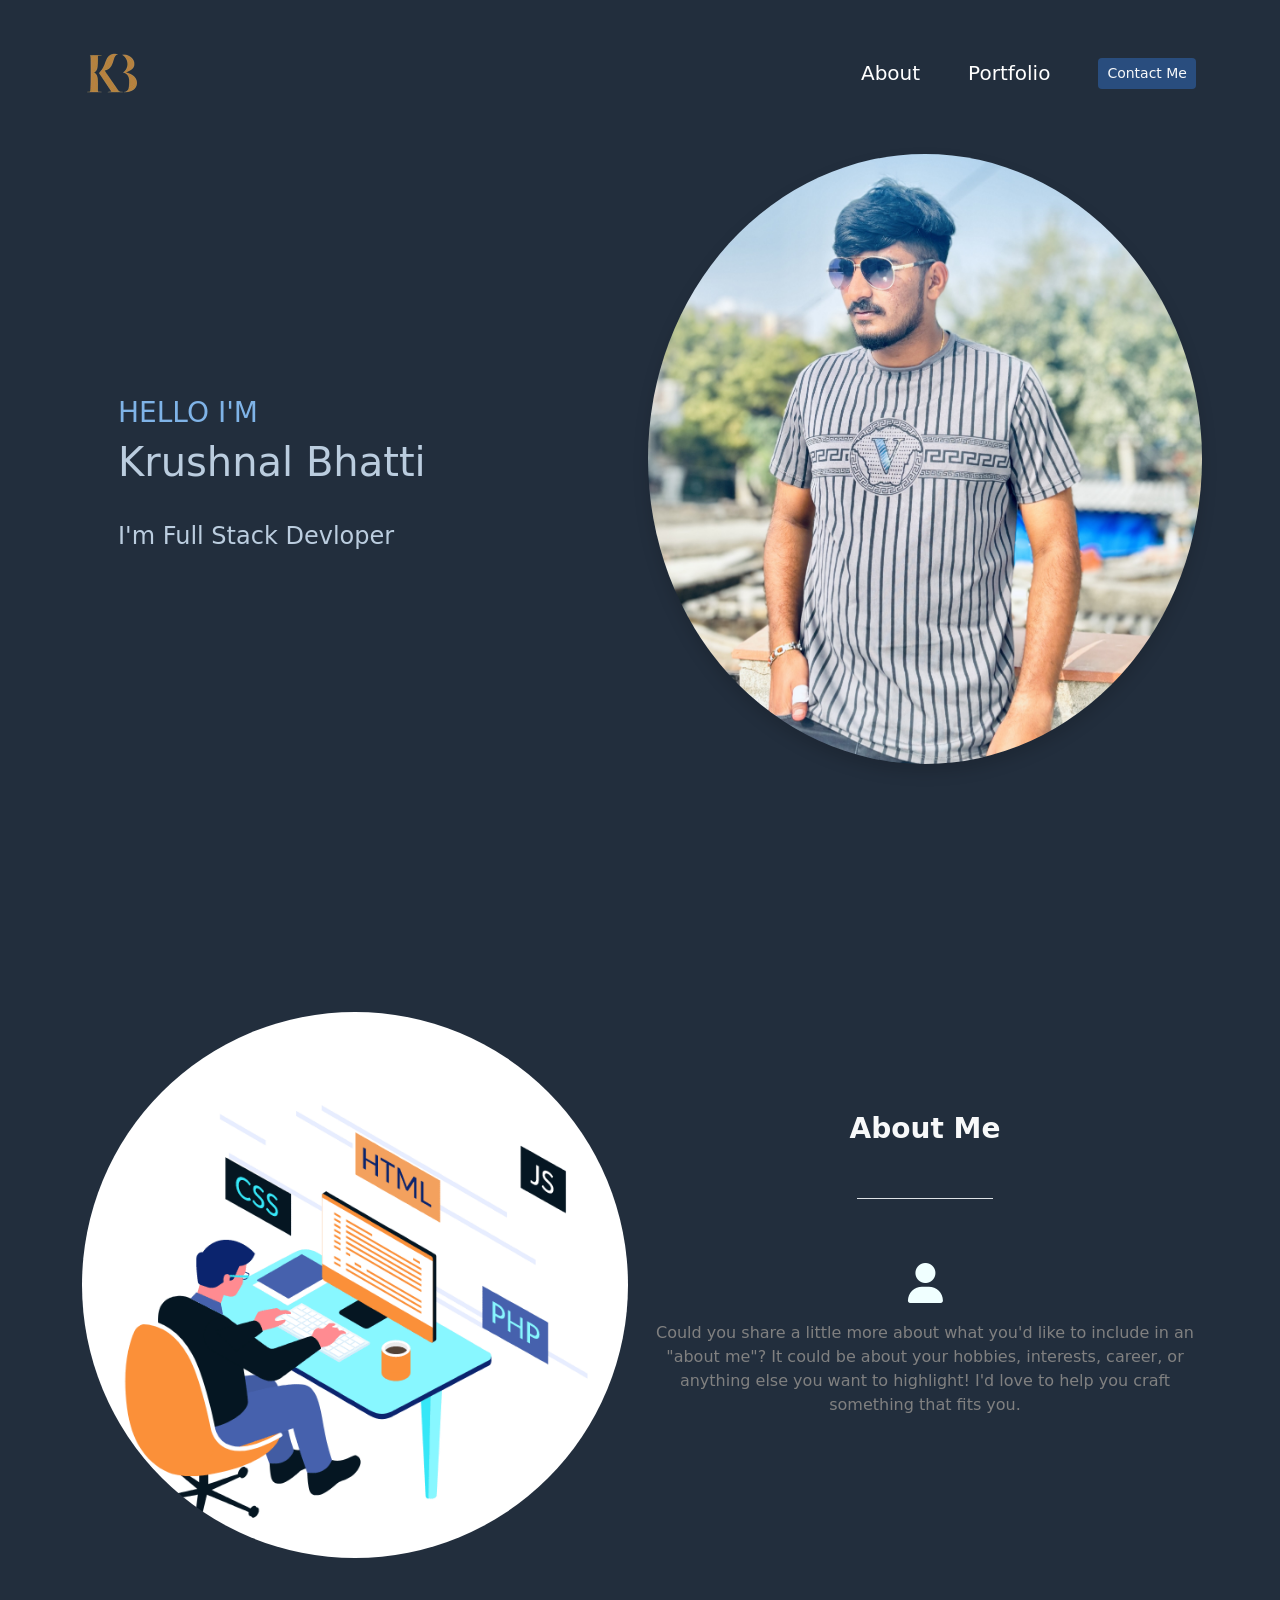
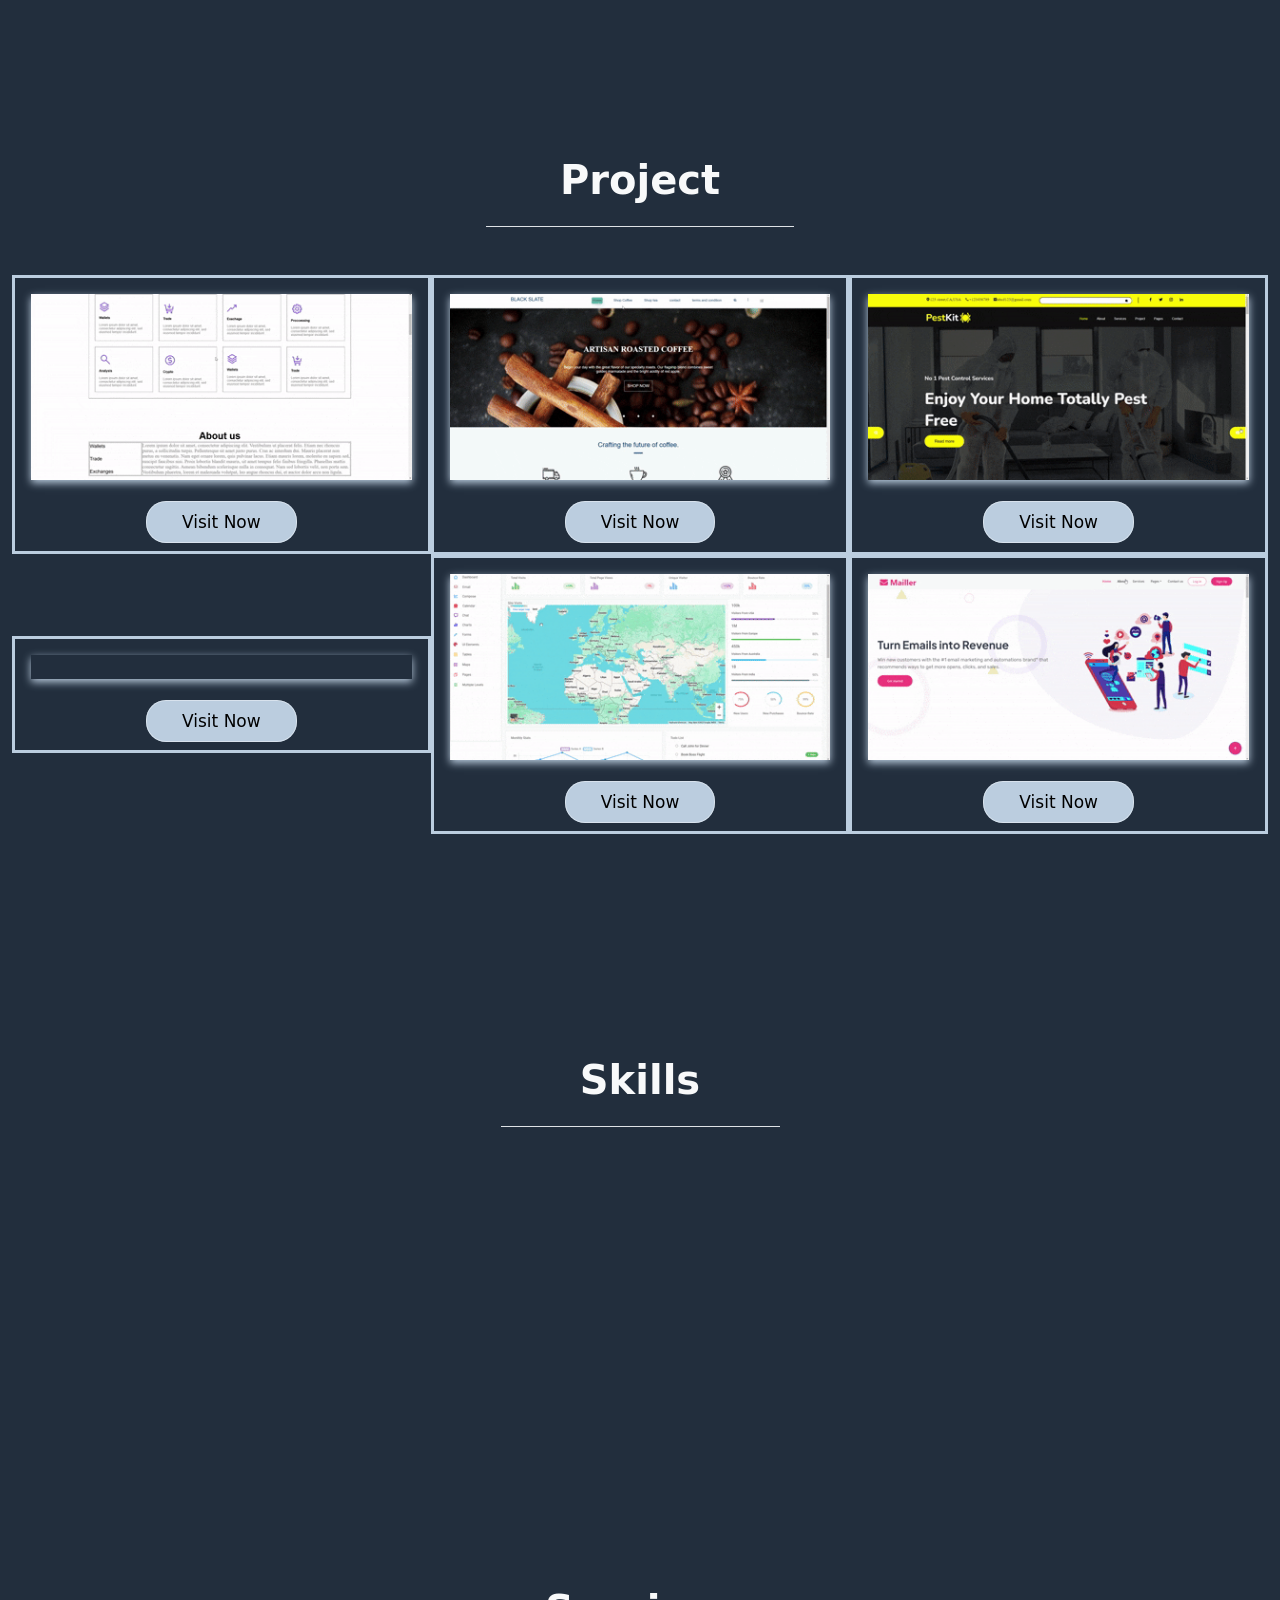
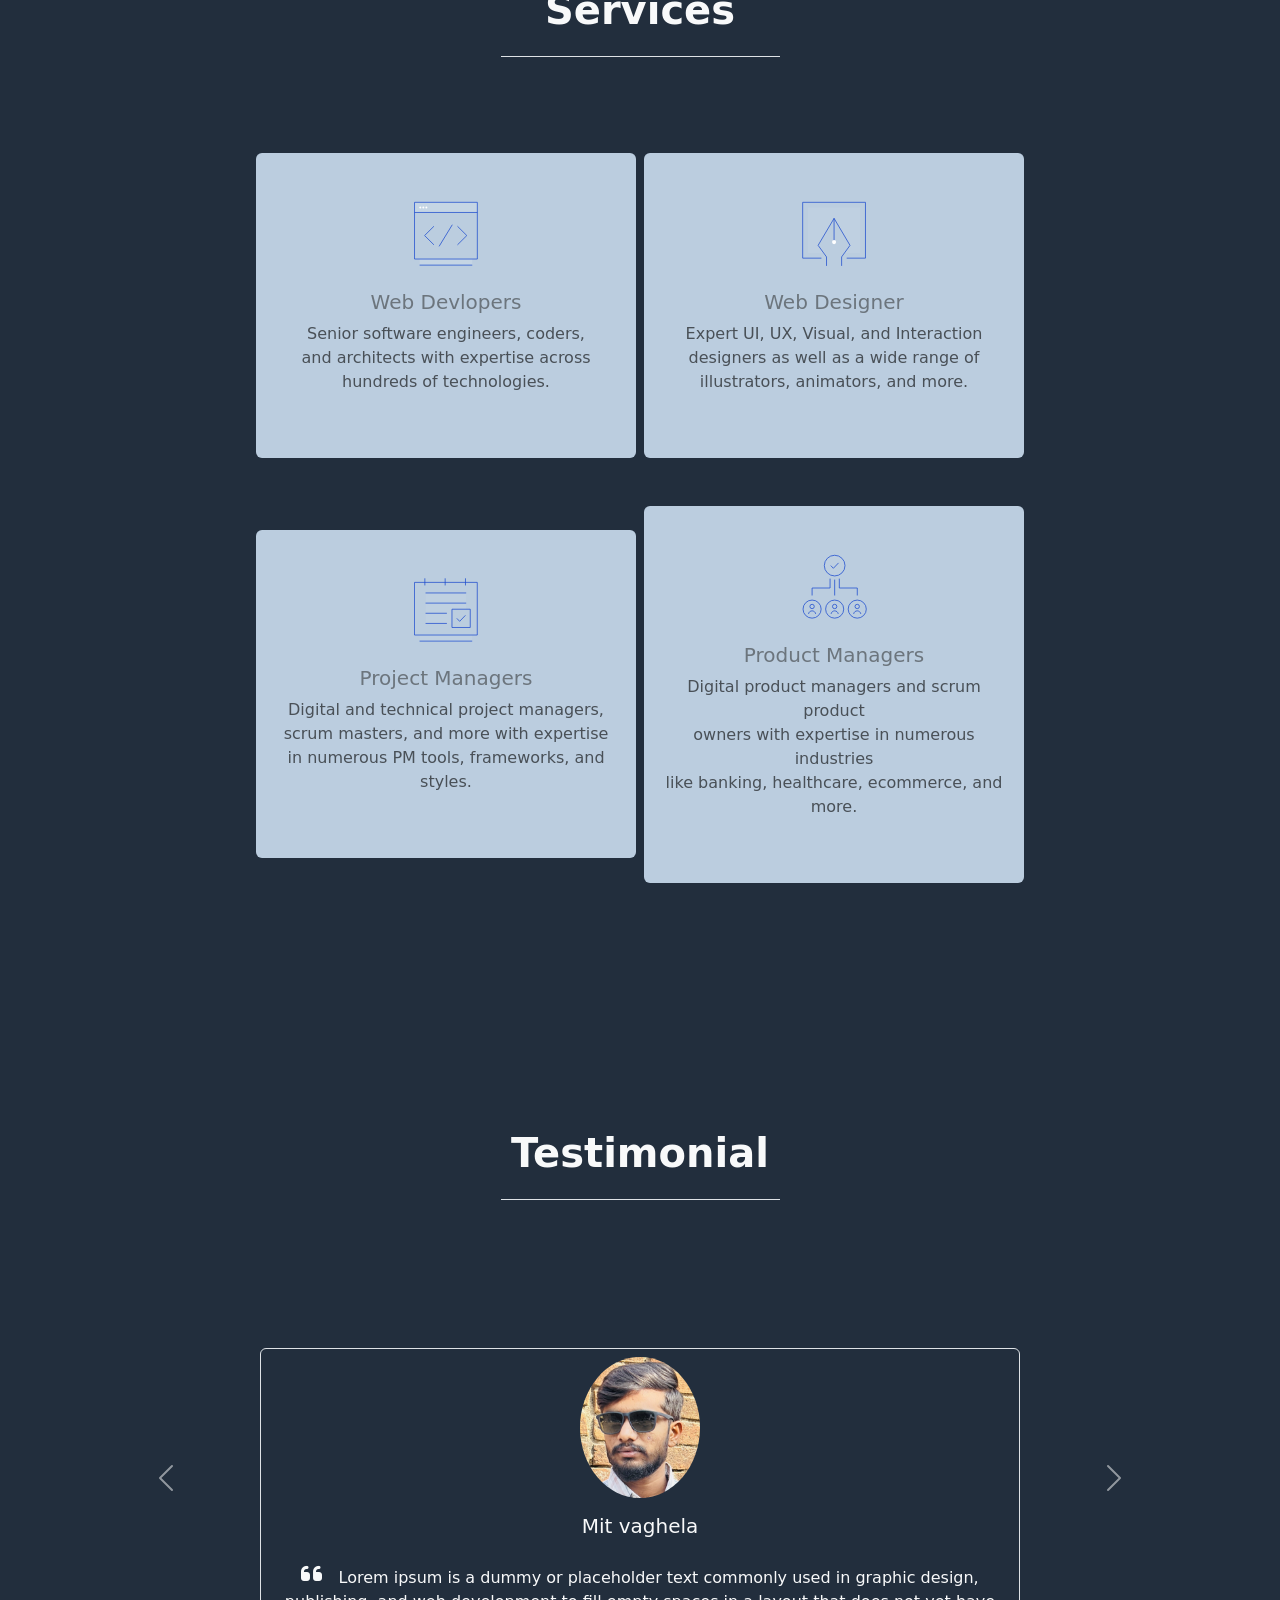
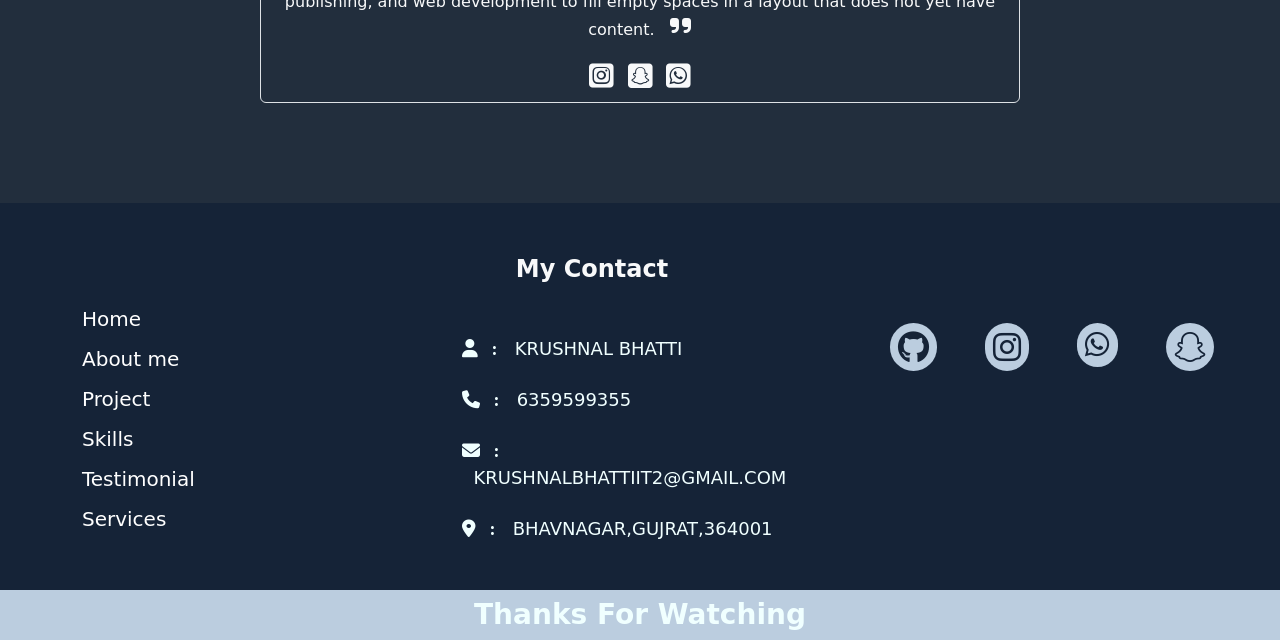
==== index.html @ 0ae17ac1 "ok" ====
<!DOCTYPE html>
<html lang="en">

<head>
  <meta charset="UTF-8">
  <meta name="viewport" content="width=device-width, initial-scale=1.0">
  <title>Portfolio</title>
  <link rel="stylesheet" href="bootstrap.min.css">
  <link rel="stylesheet" href="style.css">
  <link rel="stylesheet" href="https://cdnjs.cloudflare.com/ajax/libs/font-awesome/6.7.2/css/all.min.css"
    integrity="sha512-Evv84Mr4kqVGRNSgIGL/F/aIDqQb7xQ2vcrdIwxfjThSH8CSR7PBEakCr51Ck+w+/U6swU2Im1vVX0SVk9ABhg=="
    crossorigin="anonymous" referrerpolicy="no-referrer" />
  <link rel="stylesheet" type="text/css" href="//cdn.jsdelivr.net/npm/slick-carousel@1.8.1/slick/slick.css" />
  <link href="https://unpkg.com/aos@2.3.1/dist/aos.css" rel="stylesheet">
</head>

<body style="background-color: #222e3d; color: azure;">
  <header>
    <nav class="navbar navbar-expand-lg position-relative z-3">
      <div class="container-fluid ">
        <a class="navbar-brand  " href="#"><img src="photos/logo.png " loading="lazy" alt="" data-aos="zoom-in-right" data-aos-duration="800"></a>
        <button class="navbar-toggler" type="button" data-bs-toggle="collapse" data-bs-target="#navbarNav"
          aria-controls="navbarNav" aria-expanded="false" aria-label="Toggle navigation">
          <span class="navbar-toggler-icon"></span>
        </button>
        <div class="collapse navbar-collapse justify-content-end  pe-5 " id="navbarNav">
          <ul class="navbar-nav">
            <li class="nav-item p-3" data-aos="zoom-in-left" data-aos-duration="800">
              <a class="nav-link active" aria-current="page" href="#">About</a>
            </li>
            <li class="nav-item p-3" data-aos="zoom-in-left" data-aos-duration="800">
              <a class="nav-link" href="#">Portfolio</a>
            </li>
           
            <li class="nav-item p-4"data-aos="zoom-in-left " data-aos-duration="800">
              <a href="#login" class="btn  btn-sm text-light" data-bs-toggle="modal"
                style="background-color: #3168b48c;">Contact Me</a>
            </li>
          </ul>
        </div>
      </div>
    </nav>
  </header>


  <section>
    <div class="modal fade" id="login">
      <div class="modal-dialog modal-dialog-centered ">
        <div class="modal-content " style="background-color: #152337 !important;;">
          <div class="modal-header">
            <h5 class="modal-title ">Contact form</h5>
            <button class="btn-close" data-bs-dismiss="modal"></button>
          </div>

          <div class="modal-body">
            <div class="row p-4">
              <div class="col-12">
                <label for="" class="form-label">Name:</label>
                <div class="input-group">
                  <span class="input-group-text">👤</span>
                  <input type="text" placeholder="Enter your name" class="form-control form-control-sm">
                </div>
              </div>
              <div class="col-12">
                <label for="" class="form-label">Email:</label>
                <div class="input-group">
                  <span class="input-group-text">📧</span>
                  <input type="text" placeholder="Enter your Email" class="form-control form-control-sm">
                </div>
              </div>
              <div class="col-12">
                <label for="" class="form-label">Phone:</label>
                <div class="input-group">
                  <span class="input-group-text">📞</span>
                  <input type="Number" placeholder="Enter your phone" class="form-control form-control-sm">
                </div>
              </div>
              <div class="col-12">
                <label for="" class="form-label">Massage:</label>
                <div class="input-group">
                  <span class="input-group-text"><i class="fa-solid fa-message"></i></span>
                  <input type="text" placeholder="Send your Massage " class="form-control form-control-sm">
                </div>
              </div>

            </div>
          </div>

          <div class="modal-footer">
            <button class="btn btn-sm  btn-success">Submit</button>

          </div>

        </div>
      </div>
    </div>
  </section>



  <div class="container-fluid position-relative overflow-hiden">

    <video  height="1200px" class="position-absolute top-70 start-50 translate-middle     "
      style="margin-top: 190px;" muted="" autoplay="" loop="">
      <source src="animation - Trim - Trim.mp4" type="video/mp4" loading="lazy">
      <source src="animation - Trim - Trim.mp4" type="video/ogg" loading="lazy">
    </video>
  
  </div>
  <div class="container  ">
    <div class="row row-cols-xs-1 row-cols-sm-1 row-cols-md-2 row-cols-lg-2 position-relative justify-content-center align-items-center">
      <div class="col-lg-6 col-md-12 col-sm-12 col-xs-12 col-12  border-danger border-2 p-5 align-items-center position-about justify-content-center "  data-aos="fade-up-right" data-aos-duration="1500">
          <h3 class="" style="color:  rgb(127, 179, 231)  ;">HELLO I'M</h3>
        <div class="cssanimation hu__hu__   border-2 justify-content-center ">
          <h1 class="pb-4" style="color: rgb(187 205 223);">Krushnal Bhatti</h1>
        </div>
        <p class="fs-4" style="color: rgb(187 205 223);">I'm Full Stack Devloper</p>
      </div>
      <div class="col-lg-6 col-md-12 col-sm-12    col-xs-12 col-12 border-danger border-2 p-2 mb-5 " data-aos="fade-up-left" data-aos-duration="1500">
        <img src="photos/my2.jpeg" loading="lazy" alt="" class="img-fluid  my-img h-100 w-100 photo   rounded-circle  shadow ;" ;>
      </div>
    </div>
  </div>




  <section>
    <div class="container mt-5 pt-5">
      <div class="row">
        <div class="col-lg-6 mt-5 pt-5" data-aos="fade-right" data-aos-duration="1000" >
          <img src="photos/gif.gif" alt="" class="w-100 h-70 img-fluid rounded-circle  "> 
        </div>
        <div class="col-lg-6 mt-5 pt-5"data-aos="fade-left" data-aos-duration="1000">
          <div class="text-center text-light fs-3 fw-bold mt-5 pt-5 pb-5">About Me</div>
          <p class="w-25 border-bottom mb-5 m-auto"></p>
          <div class="text-center p-3">
            <i class="fa-solid fa-user fs-1 "></i>
          </div>
          <p style="color: gray;" class="text-center">Could you share a little more about what you'd like to include in
            an "about me"? It
            could be about your
            hobbies, interests, career, or anything else you want to highlight! I'd love to help you craft something
            that fits you.</p>
          <br>
        </div>
      </div> 
    </div>
  </section>


  <section>
    <div class="container-fluid mt-5 p-4 pt-5">
      <div class="text-center text-light fs-1 fw-bold mt-5 pt-5 pb-3 " data-aos="fade-down" data-aos-duration="2000">Project</div>
      <p class="w-25 border-bottom mb-5 m-auto"></p>
      <div class="row justify-content-center align-items-center"> 
        <div class="col-lg-4    p-3  text-center " style="border:3px solid  rgb(187 205 223)" data-aos="zoom-out-up"data-aos-duration="1500">
          <div class=" margin" style="box-shadow: rgb(187 205 223) 0px 3px 8px !important; ">
          <img src="video/reco-1.gif" alt="" class="img-fluid w-100 ">
          </div>
          <a href="https://crypto-m5-i1vh.vercel.app/" class="open"> Visit Now</a>
        </div>
        <div class="col-lg-4   p-3 text-center "style="border:3px solid  rgb(187 205 223);"  data-aos="zoom-out-up"data-aos="flip-up">
          <div class="  margin " style="box-shadow:  rgb(187 205 223) 0px 3px 8px !important;">
            <img src="video/reco-2.gif" alt="" class="img-fluid w-100">
          </div>
          <a href="https://adminator-nu2f.vercel.app/" class="open"> Visit Now</a>
        </div>
        <div class="col-lg-4   p-3 text-center"  style="border:3px solid  rgb(187 205 223);"data-aos="zoom-out-up"data-aos-duration="1500">
          <div class="  margin " style="box-shadow: rgb(187 205 223) 0px 3px 8px !important;">
            <img src="video/reco-3.gif" alt="" class="img-fluid w-100">
          </div>
          <a href="https://pestkit2.vercel.app/" class="open"> Visit Now</a>
        </div>
        <div class="col-lg-4   p-3 text-center" style="border:3px solid  rgb(187 205 223);" data-aos="zoom-out-up"data-aos-duration="1500">
          <div class="  margin" style="box-shadow:  rgb(187 205 223) 0px 3px 8px !important;">
            <img src="video/reco-4.gif" alt="" class="img-fluid w-100">
          </div>
          <a href="https://min-width-project.vercel.app/  " class="open"> Visit Now</a>
        </div>
        <div class="col-lg-4   p-3 text-center" style="border:3px solid  rgb(187 205 223);" data-aos="zoom-out-up"data-aos-duration="1500">
          <div class="  margin" style="box-shadow:  rgb(187 205 223) 0px 3px 8px !important;">
            <img src="video/reco-5.gif" alt="" class="img-fluid w-100">
          </div>
          <a href="https://adminator-fizn1oyvx-krushnal-2101s-projects.vercel.app/" class="open"> Visit Now</a>
        </div>
        <div class="col-lg-4   p-3 text-center" style="border:3px solid  rgb(187 205 223);" data-aos="zoom-out-up"data-aos-duration="1500">
          <div class="  margin" style="box-shadow: rgb(187 205 223) 0px 3px 8px !important;">
            <img src="video/reco-6.gif" alt="" class="img-fluid w-100">
          </div>
          <a href="https://bootstrap-project-silk.vercel.app/" class="open"> Visit Now</a>
        </div>
      </div>
    </div>  
  </section>


  <section>
    <div class="container mt-5 pt-5 pb-5 ">
      <div class="text-center text-light fs-1 fw-bold mt-5 pt-5 pb-3 " data-aos="fade-down" data-aos-duration="2000">Skills</div>
      <p class="w-25 border-bottom mb-5 m-auto"></p>
      <div class="container  skill " style=" border-radius: 20px; background-color: rgb(187 205 223) !important;"  data-aos="flip-up" data-aos-duration="1500">
      <div class="row p-3 d-flex justify-content-center align-items-center">
        <div class="col-lg-3 p-3 text-center ">
         <img src="photos/icons8-html-50.png" alt="" class="fs-4">
          <h4 class="pe-3 text-dark">HTML</h4>
        </div>
        <div class="col-lg-3 p-3 text-center">
        <img src="photos/icons8-css-64.png" alt="">
          <h4 class="pe-3 text-dark">CSS</h4>
        </div>
        <div class="col-lg-3 p-3 text-center">
      <img src="photos/icons8-jquery-50.png" alt="">
          <h4 class="pe-3 text-dark">JQUERY</h4>
        </div>
        <div class="col-lg-3 p-3 text-center">
         <img src="photos/icons8-bootstrap-50.png" alt="">
          <h4 class="ps-1 text-dark">BOOLSTRAP</h4>
        </div>
      </div>
    </div>
    </div>
  </section>

  <section>
    <div class="container mt-5 pt-5 pb-5">
      <div class="text-center text-light fs-1 fw-bold mt-5 pt-5 pb-3 " data-aos="fade-down" data-aos-duration="2000">Services</div>
      <p class="w-25 border-bottom mb-5 m-auto"></p>
      <div class="row justify-content-center align-items-center">
        <div class="col-lg-4 col-md-6 col-sm-12 mt-5 pt-5 me-2 text-center rounded pb-5" style="background-color: rgb(187 205 223) !important;" data-aos="zoom-out-right" data-aos-duration="1500">
             <div class="text-img ">
              <img src="photos/img-2.svg" alt="img-fluid"  >
              <h5 class="pt-4 text-secondary ">Web Devlopers</h5>
             </div>
            <p class="text-light-emphasis ">
              Senior software engineers, coders, <br> and architects with expertise across <br> hundreds of technologies.
            </p>
      </div>
        <div class="col-lg-4 col-md-6 col-sm-12 mt-5 pt-5  text-center rounded pb-5" style="background-color: rgb(187 205 223) !important;" data-aos="zoom-out-left" data-aos-duration="1500">
             <div class="text-img ">
              <img src="photos/img-1.svg" alt="img-fluid" class=" " >
              <h5 class="pt-4 text-secondary ">Web Designer</h5>
             </div>
            <p class="text-light-emphasis ">
              Expert UI, UX, Visual, and Interaction <br> designers as well as a wide range of <br>illustrators, animators, and more.
            </p>
      </div>
        <div class="col-lg-4 col-md-6 col-sm-12 mt-5 pt-5  text-center rounded pb-5" style="background-color: rgb(187 205 223) !important;" data-aos="zoom-out-right" data-aos-duration="1500">
             <div class="text-img ">
              <img src="photos/img-4.svg" alt="img-fluid" class="4 " >
              <h5 class="pt-4 text-secondary ">Project Managers</h5>
             </div>
            <p class="text-light-emphasis ">
              Digital and technical project managers,<br> scrum masters, and more with expertise <br> in numerous PM tools, frameworks, and styles.
            </p>
      </div>
        <div class="col-lg-4 col-md-6 col-sm-12 mt-5 pt-5 ms-2 text-center rounded pb-5" style="background-color: rgb(187 205 223) !important;" data-aos="zoom-out-left" data-aos-duration="1500">
             <div class="text-img ">
              <img src="photos/img-5.svg" alt="img-fluid" class=" " >
              <h5 class="pt-4 text-secondary ">Product Managers</h5>
             </div>
            <p class="text-light-emphasis ">
              Digital product managers and scrum product <br> owners with expertise in numerous industries <br> like banking, healthcare, ecommerce, and more.
            </p>
      </div>
      
    </div>
  </section>
  

  <section>
    <div class="container mt-5 pt-5 pb-5 ">
      <div class="text-center text-light fs-1 fw-bold mt-5 pt-5 pb-3" data-aos="fade-down" data-aos-duration="1000">Testimonial</div>
      <p class="w-25 border-bottom mb-5 m-auto"></p>
      <div id="carouselExampleFade" class="carousel slide carousel">
        <div class="carousel-inner">
          <div class="carousel-item active">
            <div class="row g-4 mt-5 pt-5 justify-content-center align-items-center">
              <div class="col-sm-6 col-md-8 col-lg-8 border  text-light  p-2 rounded m-1"  data-aos="fade-up"
              data-aos-anchor-placement="center-center" data-aos-duration="800">
                <div class="text-center  ">

                  <img src="photos/mit.jpg"loading="lazy" alt="" width="120px" class=" img-fluid rounded-circle ">
                  <h5 class="p-3 ">Mit vaghela</h5>
                  <p><i class="fa-solid fa-quote-left fs-4"></i> &nbsp; Lorem ipsum is a dummy or placeholder text commonly used in graphic design,
                    publishing, and web
                    development to fill empty spaces in a layout that does not yet have content. &nbsp; <i class="fa-solid fa-quote-right fs-4"></i></p>
                  <i class="fa-brands fa-square-instagram m-1  fs-3"></i>
                  <i class="fa-brands fa-square-snapchat  m-1 fs-3"></i>
                  <i class="fa-brands fa-square-whatsapp  m-1 fs-3"></i>
                </div>
              </div>
            </div>
          </div>
          <div class="carousel-item">
            <div class="row g-4 mt-5 pt-5 justify-content-center align-items-center">
              <div class="col-sm-6 col-md-8 col-lg-8 border  text-light p-2 rounded m-1"  data-aos="fade-up"
              data-aos-anchor-placement="center-center" data-aos-duration="800">
                <div class="text-center  ">
                  <img src="photos/jay.jpg"loading="lazy" alt=""  width="120px" class=" img-fluid rounded-circle ">
                  <h5 class="p-3 ">Jay Parmar</h5>
                  <p><i class="fa-solid fa-quote-left fs-4"></i> &nbsp; Lorem ipsum is a dummy or placeholder text commonly used in graphic design,
                    publishing, and web
                    development to fill empty spaces in a layout that does not yet have content. &nbsp; <i class="fa-solid fa-quote-right fs-4"></i></p>
                  <i class="fa-brands fa-square-instagram m-1  fs-3"></i>
                  <i class="fa-brands fa-square-snapchat  m-1 fs-3"></i>
                  <i class="fa-brands fa-square-whatsapp  m-1 fs-3"></i>
                </div>
              </div>
            </div>
          </div>
          <div class="carousel-item">
            <div class="row g-4 mt-5 pt-5 justify-content-center align-items-center">
              <div class="col-sm-6  bordercol-md-8 col-lg-8 border  text-light p-2 rounded m-1 "  data-aos="fade-up"
              data-aos-anchor-placement="center-center" data-aos-duration="800">
                <div class="text-center  ">
                  <img src="photos/parth.jpg" alt="" width="120px" class=" img-fluid rounded-circle ">
                  <h5 class="p-3 ">Parth Barad</h5>
                  <p><i class="fa-solid fa-quote-left fs-4"></i> &nbsp; Lorem ipsum is a dummy or placeholder text commonly used in graphic design,
                    publishing, and web
                    development to fill empty spaces in a layout that does not yet have content. &nbsp; <i class="fa-solid fa-quote-right fs-4"></i></p>
                  <i class="fa-brands fa-square-instagram m-1  fs-3"></i>
                  <i class="fa-brands fa-square-snapchat  m-1 fs-3"></i>
                  <i class="fa-brands fa-square-whatsapp  m-1 fs-3"></i>
                </div>
              </div>
            </div>
          </div>
          <div class="carousel-item">
            <div class="row g-4 mt-5 pt-5 justify-content-center align-items-center">
              <div class="col-sm-6col-md-8 col-lg-8 border  text-light p-2 rounded m-1 "  data-aos="fade-up"
              data-aos-anchor-placement="center-center" data-aos-duration="800">
                <div class="text-center ">
                  <img src="photos/bholu.jpg" loading="lazy" alt="" width="120px" class=" img-fluid rounded-circle ">
                  <h5 class="p-3 " >Kartik Bhatti</h5>
                  <p><i class="fa-solid fa-quote-left fs-4"></i> &nbsp; Lorem ipsum is a dummy or placeholder text commonly used in graphic design,
                    publishing, and web
                    development to fill empty spaces in a layout that does not yet have content. &nbsp; <i class="fa-solid fa-quote-right fs-4"></i></p>
                  <i class="fa-brands fa-square-instagram m-1  fs-3"></i>
                  <i class="fa-brands fa-square-snapchat  m-1 fs-3"></i>
                  <i class="fa-brands fa-square-whatsapp  m-1 fs-3"></i>
                </div>
              </div>
            </div>
          </div>
          <div class="carousel-item">
            <div class="row g-4 mt-5 pt-5 justify-content-center align-items-center">
              <div class="col-sm-6 col-md-8 col-lg-8 border  text-light p-2 rounded m-1 "  data-aos="fade-up"
              data-aos-anchor-placement="center-center" data-aos-duration="800">
                <div class="text-center k ">
                  <img src="photos/parth.jpg" alt=""loading="lazy" width="120px" class=" img-fluid rounded-circle ">
                  <h5 class="p-3 " >Tirth vaghela</h5>
                  <p><i class="fa-solid fa-quote-left fs-4"></i> &nbsp; Lorem ipsum is a dummy or placeholder text commonly used in graphic design,
                    publishing, and web
                    development to fill empty spaces in a layout that does not yet have content. &nbsp; <i class="fa-solid fa-quote-right fs-4"></i></p>
                  <i class="fa-brands fa-square-instagram m-1  fs-3"></i>
                  <i class="fa-brands fa-square-snapchat  m-1 fs-3"></i>
                  <i class="fa-brands fa-square-whatsapp  m-1 fs-3"></i>
                </div>
              </div>
            </div>
          </div>
          <div class="carousel-item">
            <div class="row g-4 mt-5 pt-5 justify-content-center align-items-center">
              <div class="col-sm-6 col-md-8 col-lg-8 border  text-light p-2 rounded m-1 "  data-aos="fade-up"
              data-aos-anchor-placement="center-center" data-aos-duration="800">
                <div class="text-center  ">
                  <img src="photos/parth.jpg" alt=""loading="lazy"   width="120px" class=" img-fluid rounded-circle ">
                  <h5 class="p-3 ">Amit Dabhi</h5>
                  <p><i class="fa-solid fa-quote-left fs-4"></i> &nbsp; Lorem ipsum is a dummy or placeholder text commonly used in graphic design,
                    publishing, and web
                    development to fill empty spaces in a layout that does not yet have content. &nbsp; <i class="fa-solid fa-quote-right fs-4"></i></p>
                  <i class="fa-brands fa-square-instagram m-1  fs-3"></i>
                  <i class="fa-brands fa-square-snapchat  m-1 fs-3"></i>
                  <i class="fa-brands fa-square-whatsapp  m-1 fs-3"></i>
                </div>
              </div>
            </div>
          </div>
        </div>
        <button class="carousel-control-prev" type="button" data-bs-target="#carouselExampleFade" data-bs-slide="prev">
          <span class="carousel-control-prev-icon" aria-hidden="true"></span>
          <span class="visually-hidden">Previous</span>
        </button>
        <button class="carousel-control-next" type="button" data-bs-target="#carouselExampleFade" data-bs-slide="next">
          <span class="carousel-control-next-icon" aria-hidden="true"></span>
          <span class="visually-hidden">Next</span>
        </button>
      </div>
    </div>




    <section>
      <footer>
        <div class="container-fluid mt-5 pt-5 pb-5" style="height: 100%; background-color: #152337 !important;">
          <div class="container">
            <div class="row">
              <div class="col-lg-4"data-aos="zoom-in-right" data-aos-duration="1000" >
                <div class="list mt-5 ">
                  <a href="">Home</a> <br>
                  <a href="">About me</a> <br>
                  <a href="">Project</a><br>
                  <a href="">Skills</a><br>
                  <a href="">Testimonial</br>
                  <a href="">Services</a>
                </div>
              </div>
              <div class="col-lg-4" data-aos="zoom-in"data-aos-duration="1000">
                <div class="text-center text-light fs-4 fw-bold pe-5 me-5">My Contact </div>
          
                <div class="contact mt-5 ">
                  <div class="first  "><i class="fa-solid fa-user"> &nbsp; :</i> &nbsp;&nbsp;KRUSHNAL BHATTI</div>
                  <br>
                  <div class="first  "><i class="fa-solid fa-phone"> &nbsp; :</i> &nbsp;&nbsp;6359599355</div> <br>
                  <div class="first "><i class="fa-solid fa-envelope"> &nbsp; :</i>
                    &nbsp;&nbsp;KRUSHNALBHATTIIT2@GMAIL.COM</div><br>
                  <div class="first  "><i class="fa-solid fa-location-dot "> &nbsp; :</i>
                    &nbsp;&nbsp;BHAVNAGAR,GUJRAT,364001</div>
                </div>
              </div>
              <div class="col-lg-4 mt-5 pt-4  justify-content-center align-items-center new " data-aos="zoom-in-left" data-aos-duration="1000">
                <div class="d-flex  icon pb-3">
                  <a href="https://github.com/dashboard"><i class="fa-brands fa-github fs-2 p-2 text-light icon ms-5"  > </i></a>
                 <a href="https://www.instagram.com/Krushnal_bhatti_02"> <i class="fa-brands fa-instagram p-2  ms-5 fs-2 text-light icon"></i> </a>
                 <br>
                 <a href="https://whatsapp.com/6359599355"> <i class="fa-brands fa-whatsapp fs-3 p-2 text-light icon ms-5"></i></a>
                  <a href="https://snapchat.com/krushnal_bhatti"><i class="fa-brands fa-snapchat fs-2 p-2 text-light ms-5 icon"></i></a>
                </div>
            </div>
          </div>
        </div>
        </div>
        <div class="container-fluid " style="height: 50px; background-color: rgb(187 205 223)  !important;" data-aos="zoom-in"data-aos-duration="1000" >
          <div class="justify-content-center align-items-center">
            <div class="text-center pt-1 fs-3 fw-bold">
              Thanks For Watching
            </div>
          </div>
        </div>
      </footer>
    </section>

</body>
<script src="bootstrap.bundle.min.js"></script>
<script type="text/javascript" src="//cdn.jsdelivr.net/npm/slick-carousel@1.8.1/slick/slick.min.js"></script>
<script src="https://unpkg.com/aos@2.3.1/dist/aos.js"></script>
<script>
  AOS.init();
</script>
</html>
---- style.css ----
.nav-link{
    color: white !important;
    font-size: 20px;
}
.nav-link:hover{
    color:aquamarine !important;
   
}

.navbar-brand img{
    width: 50% !important;
}
.navbar-brand:hover{
    color: azure !important;
}

.list a{
    text-decoration: none;
    color: white;
    line-height: 40px;
    font-size: 20px;
    transition: all 0.3s;
}
.list a:hover{
    color:aquamarine !important;
    letter-spacing:5px !important;
}

a i:hover{
    color: red;
}

.first{
    font-size: 18px;
}
.first:hover{
    color:aquamarine !important;

}
.new i{
    color:  #152337 !important;
    background-color:  rgb(187 205 223) !important;;
    border-radius: 50px;
}
.icon:hover{
   background-color:  #152337 !important;
   color: rgb(187 205 223) !important;
   transition: 0.5s;
}

.skill:hover{
    scale: 0.9;
    box-shadow: rgba(0, 0, 0, 0.25) 0px 54px 55px, rgba(0, 0, 0, 0.12) 0px -12px 30px, rgba(0, 0, 0, 0.12) 0px 4px 6px, rgba(0, 0, 0, 0.17) 0px 12px 13px, rgba(0, 0, 0, 0.09) 0px -3px 5px;
}


.open {
    text-decoration: none;
    color: black;
    background-color: rgb(187 205 223);
    border: 1px solid rgba(255, 255, 255, 0.418); 
    padding: 10px 35px ;
    font-size: 17px;
    border-radius: 20px;
}
.open:hover{
    color: white;
    background-color: #152337;
    transition: all 0.5s;
}
.margin {
    margin-bottom: 30px;
}

.navbar-toggler{
    align-items: end !important ;
    text-align: end !important;
}


.photo:hover{
    scale:0.9;
    transition: 0.5s;
}

/* animation part start */


.hu__hu__ { animation: hu__hu__ infinite 2s ease-in-out }
@keyframes hu__hu__ {
    50% { transform: translateY(30px) }
}

@keyframes move {
    100% {
        transform: translate3d(0, 0, 1px) rotate(360deg);
    }
}

.background {
    position: fixed;
    width: 100vw;
    height: 100vh;
    top: 0;
    left: 0;
    background: #3E1E68;
    overflow: hidden;
}

.background span {
    width: 20vmin;
    height: 20vmin;
    border-radius: 20vmin;
    backface-visibility: hidden;
    position: absolute;
    animation: move;
    animation-duration: 45;
    animation-timing-function: linear;
    animation-iteration-count: infinite;
}


.background span:nth-child(0) {
    color: #FFACAC;
    top: 68%;
    left: 90%;
    animation-duration: 53s;
    animation-delay: -14s;
    transform-origin: 1vw 11vh;
    box-shadow: -40vmin 0 5.272031121339175vmin currentColor;
}
.background span:nth-child(1) {
    color: #E45A84;
    top: 75%;
    left: 33%;
    animation-duration: 25s;
    animation-delay: -18s;
    transform-origin: 10vw 3vh;
    box-shadow: 40vmin 0 5.252154647962548vmin currentColor;
}
.background span:nth-child(2) {
    color: #583C87;
    top: 64%;
    left: 40%;
    animation-duration: 11s;
    animation-delay: -22s;
    transform-origin: -9vw 11vh;
    box-shadow: -40vmin 0 5.039621465053313vmin currentColor;
}
.background span:nth-child(3) {
    color: #E45A84;
    top: 61%;
    left: 38%;
    animation-duration: 15s;
    animation-delay: -9s;
    transform-origin: 4vw 18vh;
    box-shadow: -40vmin 0 5.1906834222519285vmin currentColor;
}
.background span:nth-child(4) {
    color: #E45A84;
    top: 34%;
    left: 1%;
    animation-duration: 36s;
    animation-delay: -17s;
    transform-origin: -8vw 23vh;
    box-shadow: 40vmin 0 5.63664222069773vmin currentColor;
}
.background span:nth-child(5) {
    color: #FFACAC;
    top: 1%;
    left: 18%;
    animation-duration: 9s;
    animation-delay: -19s;
    transform-origin: 16vw -19vh;
    box-shadow: 40vmin 0 5.966147322022197vmin currentColor;
}
.background span:nth-child(6) {
    color: #E45A84;
    top: 71%;
    left: 3%;
    animation-duration: 48s;
    animation-delay: -47s;
    transform-origin: 25vw 21vh;
    box-shadow: -40vmin 0 5.557453362790717vmin currentColor;
}
.background span:nth-child(7) {
    color: #FFACAC;
    top: 55%;
    left: 61%;
    animation-duration: 7s;
    animation-delay: -48s;
    transform-origin: 12vw -7vh;
    box-shadow: -40vmin 0 5.900137429882096vmin currentColor;
}
.background span:nth-child(8) {
    color: #FFACAC;
    top: 59%;
    left: 60%;
    animation-duration: 48s;
    animation-delay: -18s;
    transform-origin: -21vw -4vh;
    box-shadow: 40vmin 0 5.82154126755188vmin currentColor;
}
.background span:nth-child(9) {
    color: #E45A84;
    top: 71%;
    left: 83%;
    animation-duration: 30s;
    animation-delay: -39s;
    transform-origin: 5vw -8vh;
    box-shadow: -40vmin 0 5.036513658254274vmin currentColor;
}
.background span:nth-child(10) {
    color: #583C87;
    top: 12%;
    left: 71%;
    animation-duration: 34s;
    animation-delay: -14s;
    transform-origin: 16vw 13vh;
    box-shadow: 40vmin 0 5.5737051820742245vmin currentColor;
}
.background span:nth-child(11) {
    color: #FFACAC;
    top: 62%;
    left: 13%;
    animation-duration: 16s;
    animation-delay: -40s;
    transform-origin: 13vw 0vh;
    box-shadow: 40vmin 0 5.074254134586889vmin currentColor;
}
.background span:nth-child(12) {
    color: #E45A84;
    top: 44%;
    left: 41%;
    animation-duration: 14s;
    animation-delay: -8s;
    transform-origin: 19vw 22vh;
    box-shadow: -40vmin 0 5.0596296812958945vmin currentColor;
}
.background span:nth-child(13) {
    color: #E45A84;
    top: 33%;
    left: 48%;
    animation-duration: 20s;
    animation-delay: -6s;
    transform-origin: -4vw -2vh;
    box-shadow: -40vmin 0 5.61778218149216vmin currentColor;
}
.background span:nth-child(14) {
    color: #E45A84;
    top: 19%;
    left: 49%;
    animation-duration: 22s;
    animation-delay: -31s;
    transform-origin: -18vw -14vh;
    box-shadow: -40vmin 0 5.705100134980688vmin currentColor;
}
.background span:nth-child(15) {
    color: #FFACAC;
    top: 31%;
    left: 97%;
    animation-duration: 11s;
    animation-delay: -5s;
    transform-origin: -6vw 14vh;
    box-shadow: -40vmin 0 5.805614283490119vmin currentColor;
}
.background span:nth-child(16) {
    color: #E45A84;
    top: 80%;
    left: 26%;
    animation-duration: 15s;
    animation-delay: -37s;
    transform-origin: 15vw -11vh;
    box-shadow: 40vmin 0 5.481276268539068vmin currentColor;
}
.background span:nth-child(17) {
    color: #E45A84;
    top: 50%;
    left: 84%;
    animation-duration: 45s;
    animation-delay: -25s;
    transform-origin: 13vw -10vh;
    box-shadow: -40vmin 0 5.514856578843016vmin currentColor;
}
.background span:nth-child(18) {
    color: #583C87;
    top: 51%;
    left: 74%;
    animation-duration: 54s;
    animation-delay: -10s;
    transform-origin: 4vw -5vh;
    box-shadow: 40vmin 0 5.181404097781576vmin currentColor;
}
.background span:nth-child(19) {
    color: #583C87;
    top: 44%;
    left: 45%;
    animation-duration: 35s;
    animation-delay: -35s;
    transform-origin: -12vw 22vh;
    box-shadow: 40vmin 0 5.010069452579151vmin currentColor;
}

/* aniomation part end */
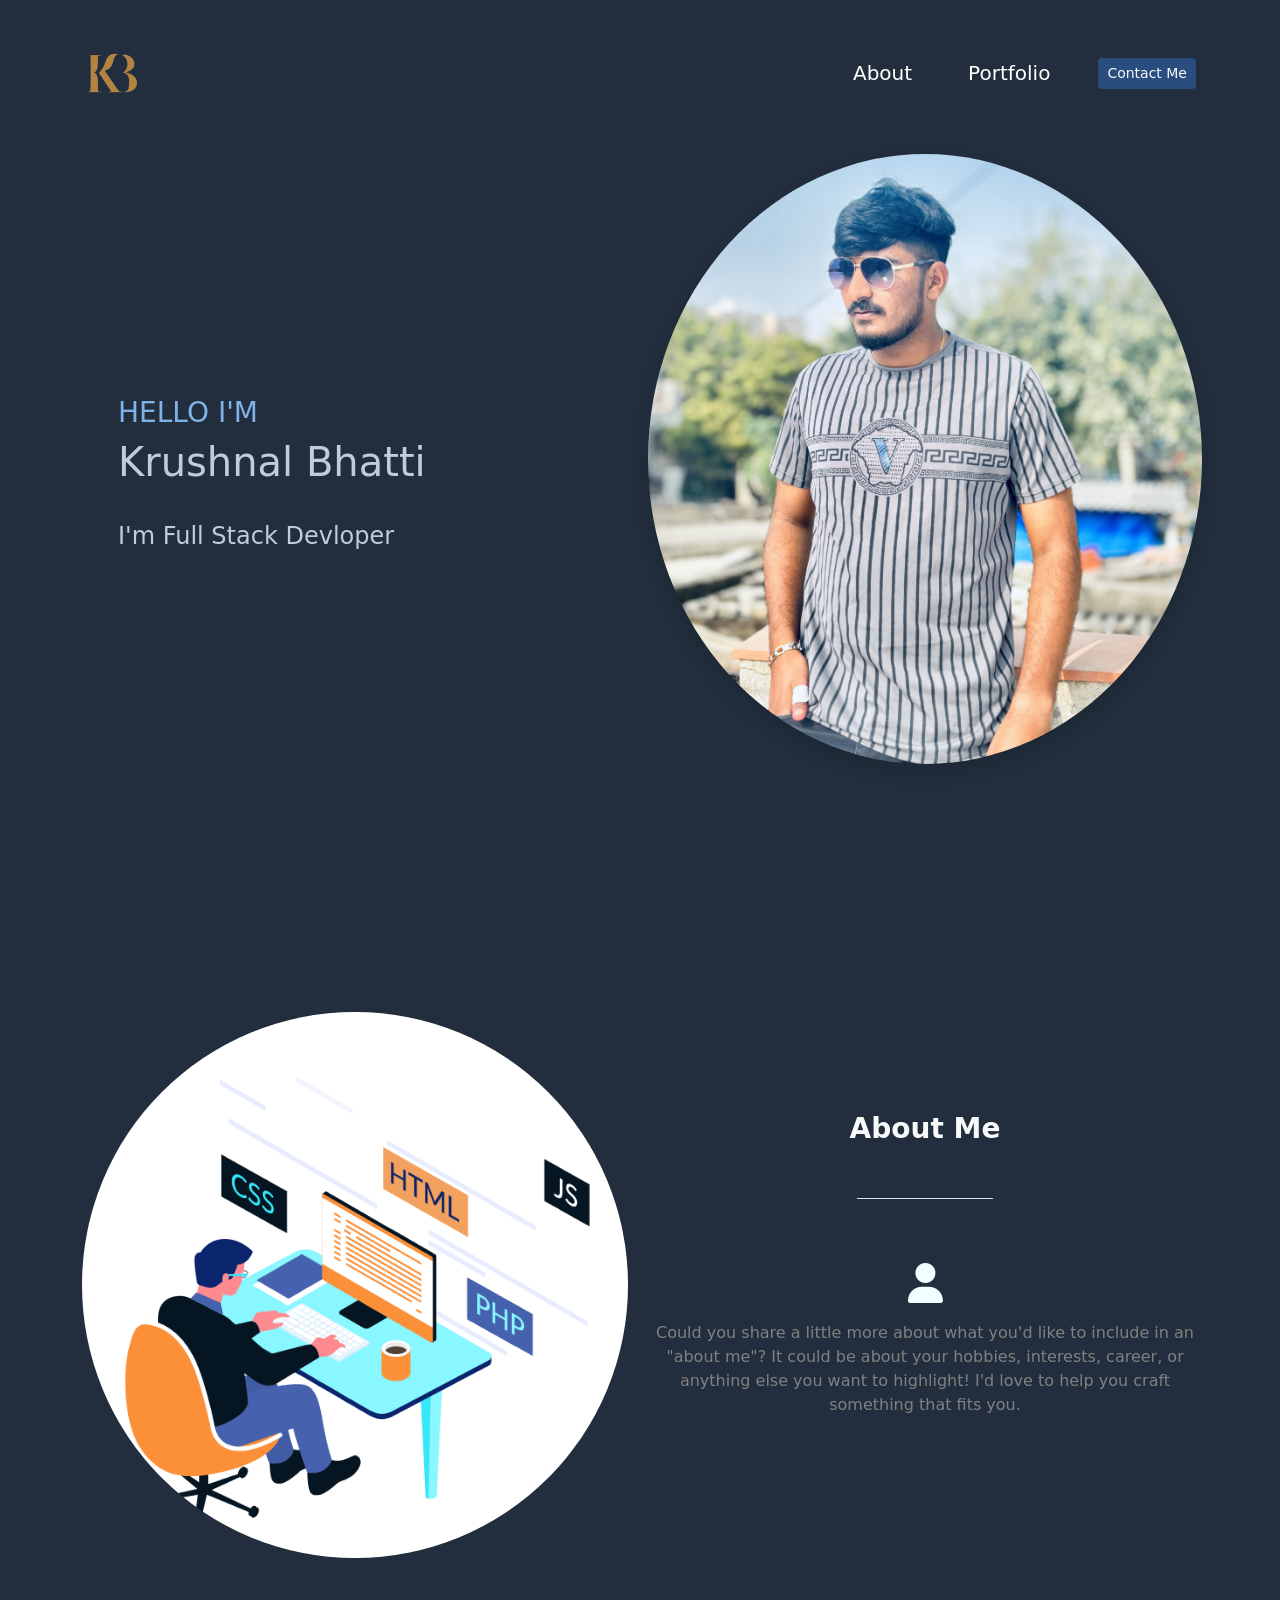
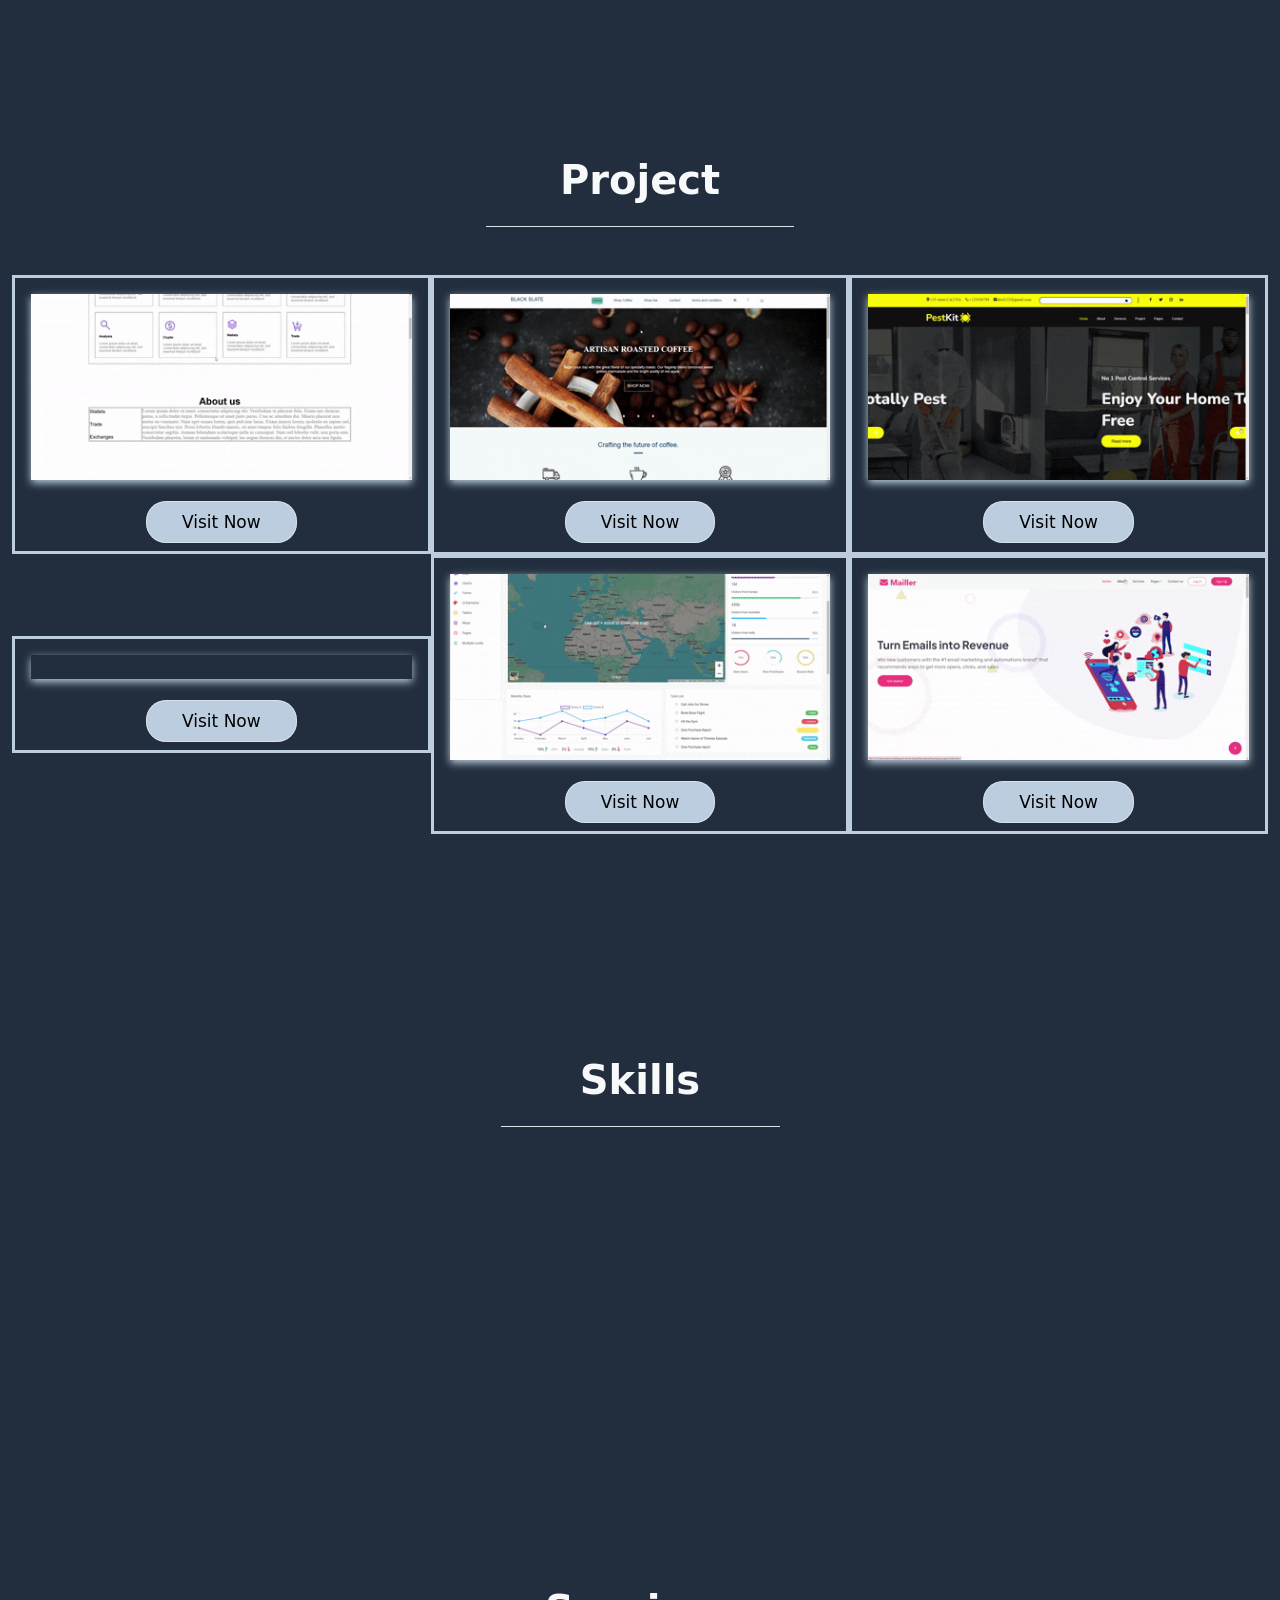
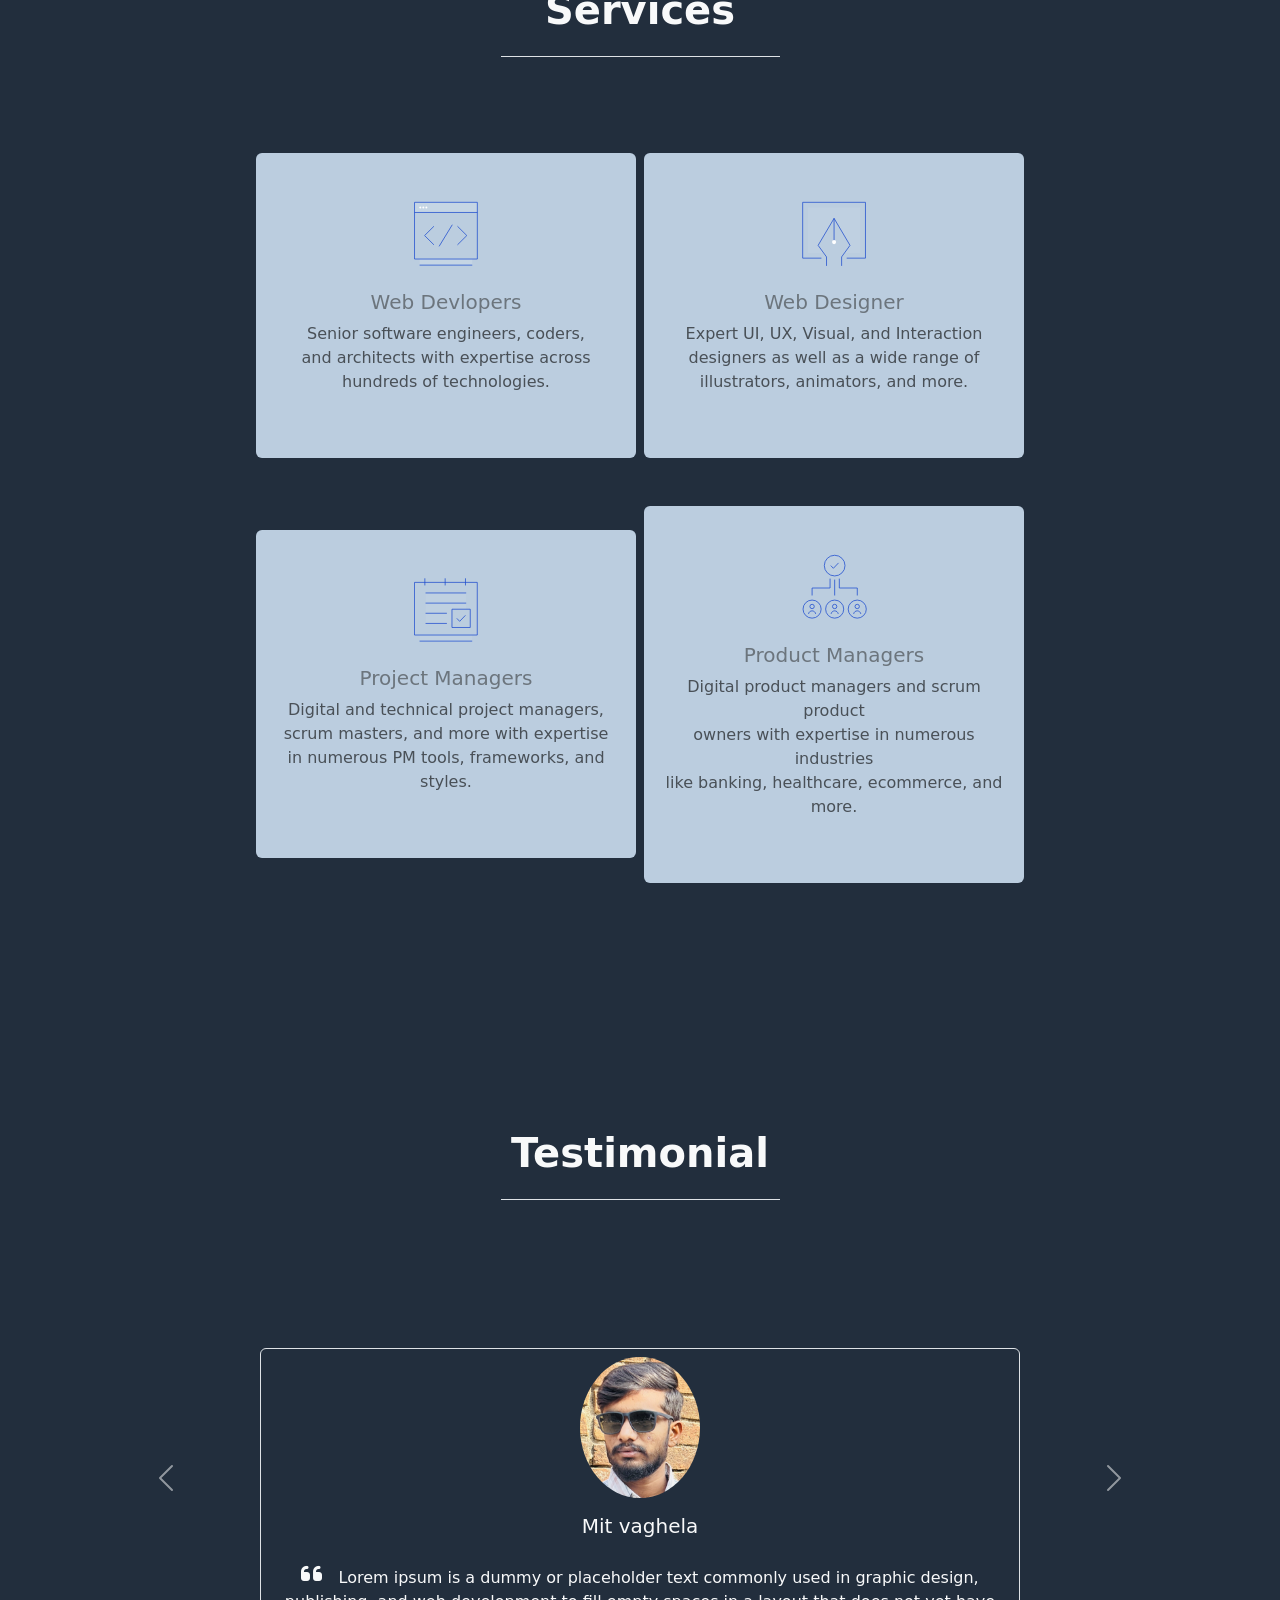
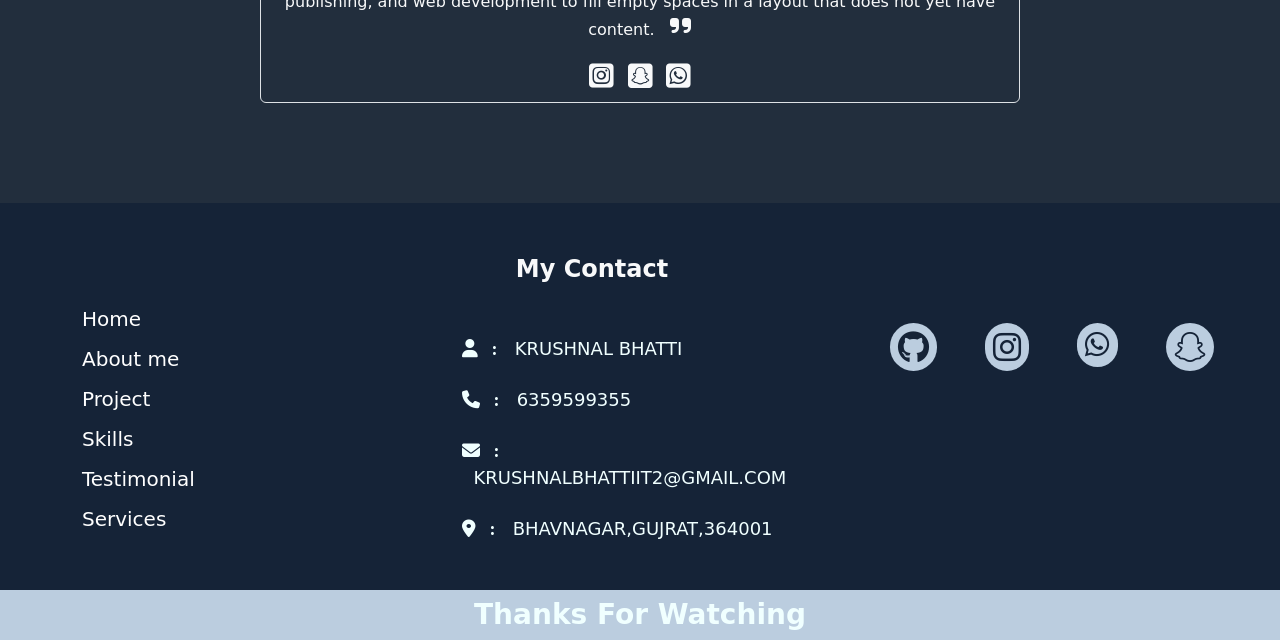
==== commit 781e1974: "ok" ====
--- a/index.html
+++ b/index.html
@@ -25,16 +25,16 @@
         </button>
         <div class="collapse navbar-collapse justify-content-end  pe-5 " id="navbarNav">
           <ul class="navbar-nav">
-            <li class="nav-item p-3" data-aos="zoom-in-left" data-aos-duration="800">
+            <li class="nav-item p-3 ps-4" data-aos="zoom-in-left" data-aos-duration="800">
               <a class="nav-link active" aria-current="page" href="#">About</a>
             </li>
-            <li class="nav-item p-3" data-aos="zoom-in-left" data-aos-duration="800">
+            <li class="nav-item p-3 ps-4" data-aos="zoom-in-left" data-aos-duration="800">
               <a class="nav-link" href="#">Portfolio</a>
             </li>
            
             <li class="nav-item p-4"data-aos="zoom-in-left " data-aos-duration="800">
-              <a href="#login" class="btn  btn-sm text-light" data-bs-toggle="modal"
-                style="background-color: #3168b48c;">Contact Me</a>
+              <a href="#login" class="btn  btn-sm text-light " data-bs-toggle="modal"
+                style="background-color: #3168b48c; ;">Contact Me</a>
             </li>
           </ul>
         </div>
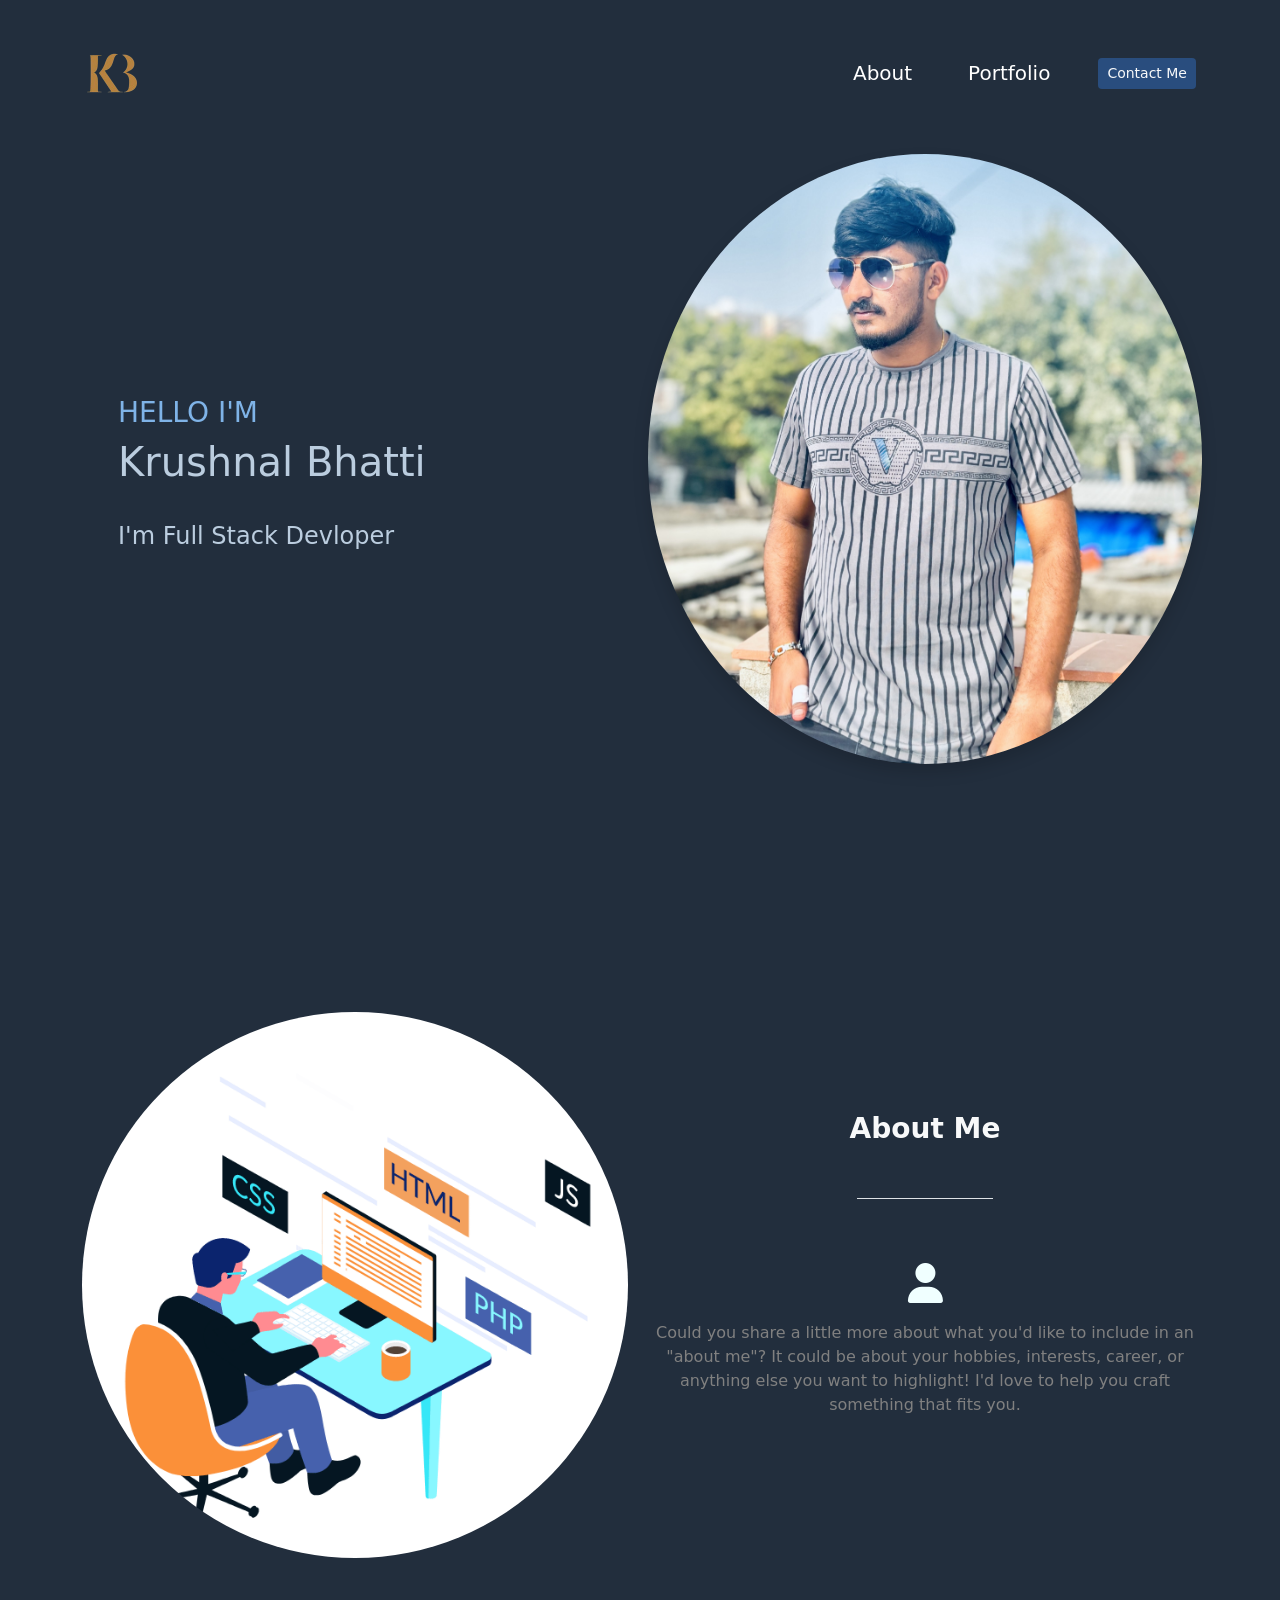
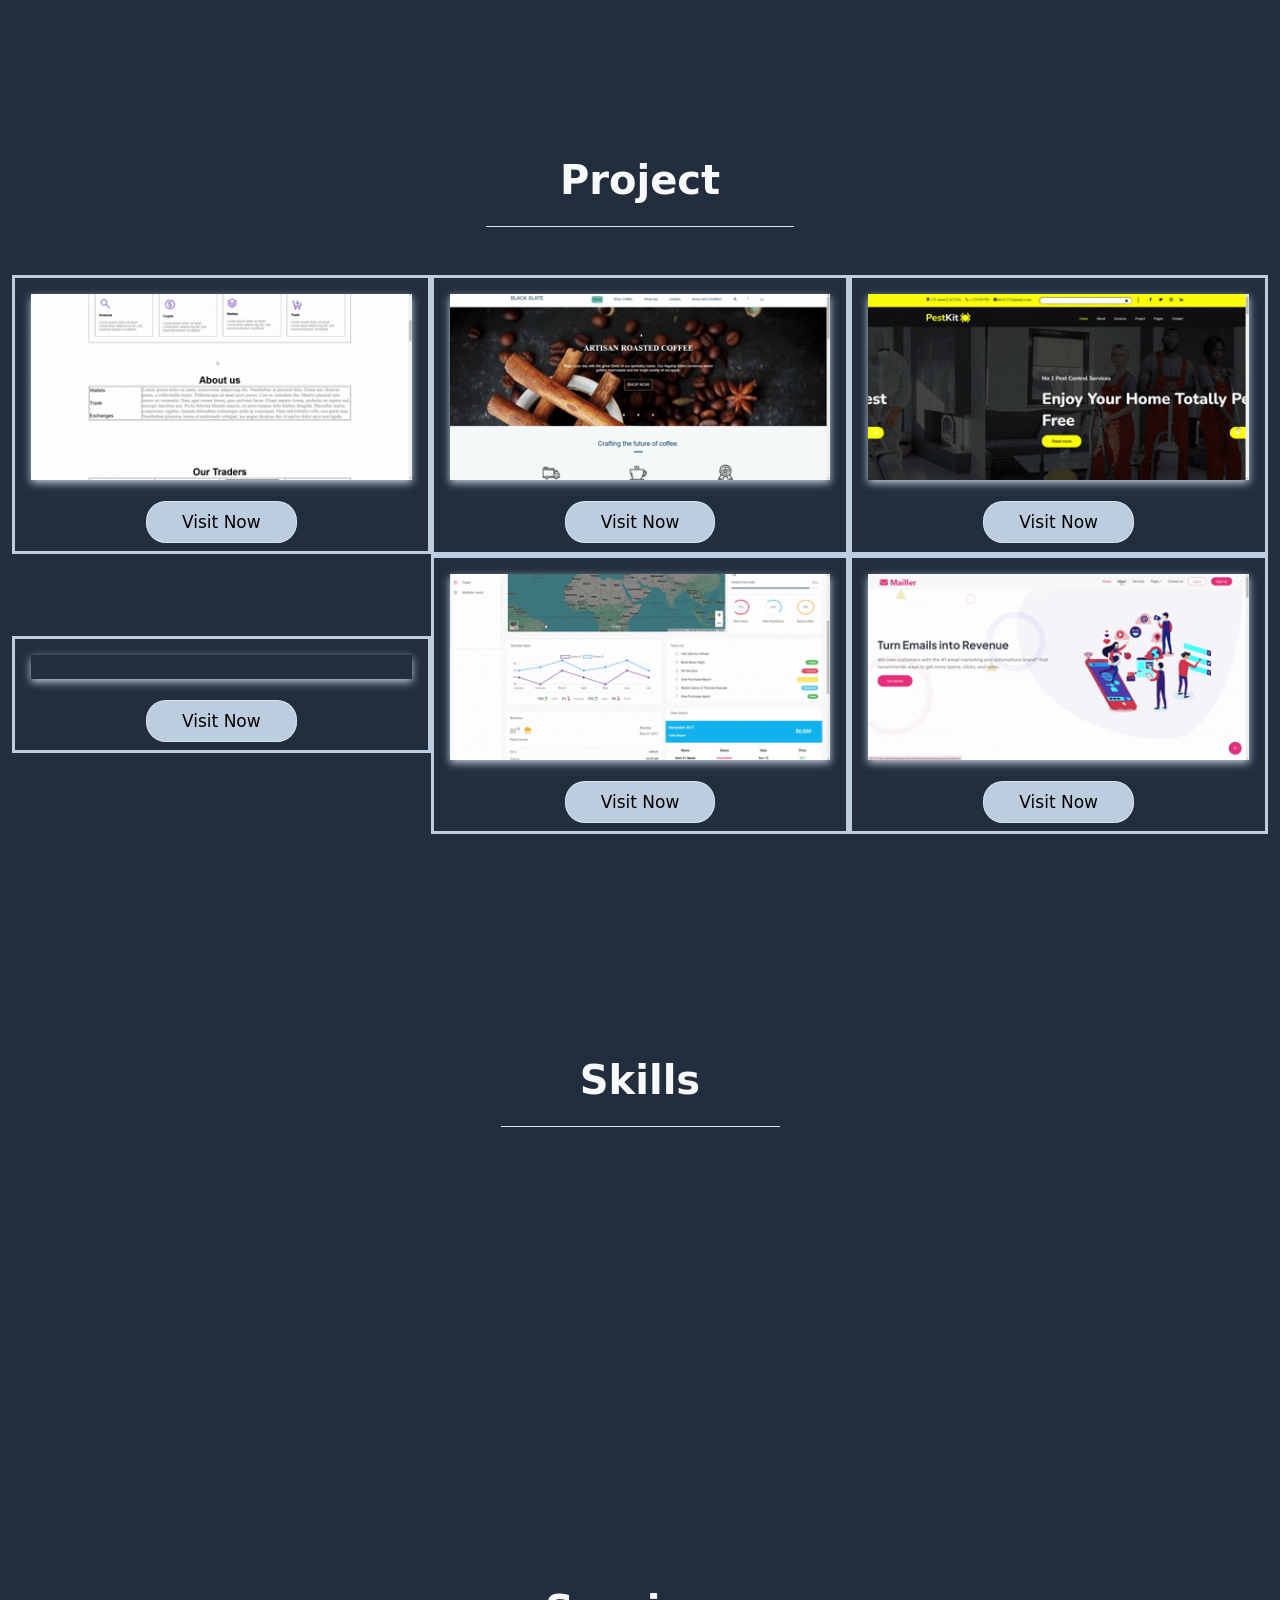
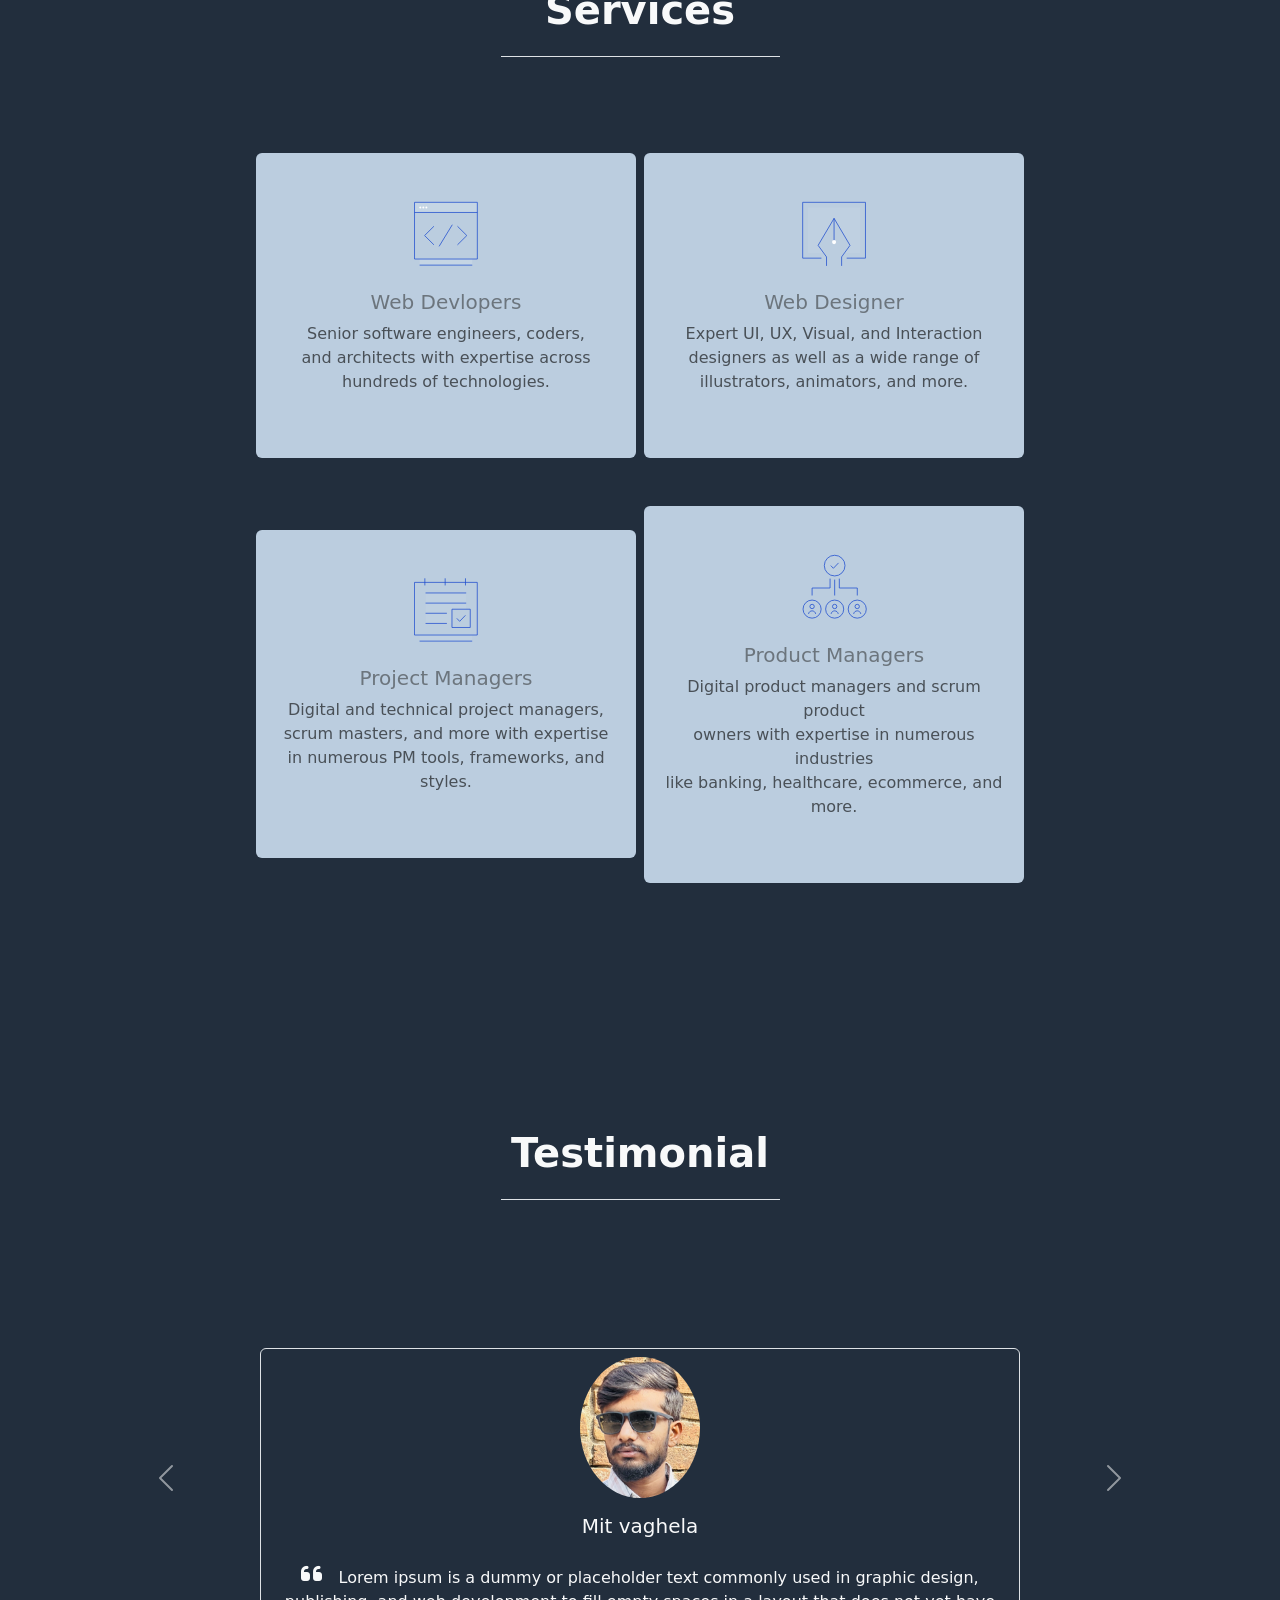
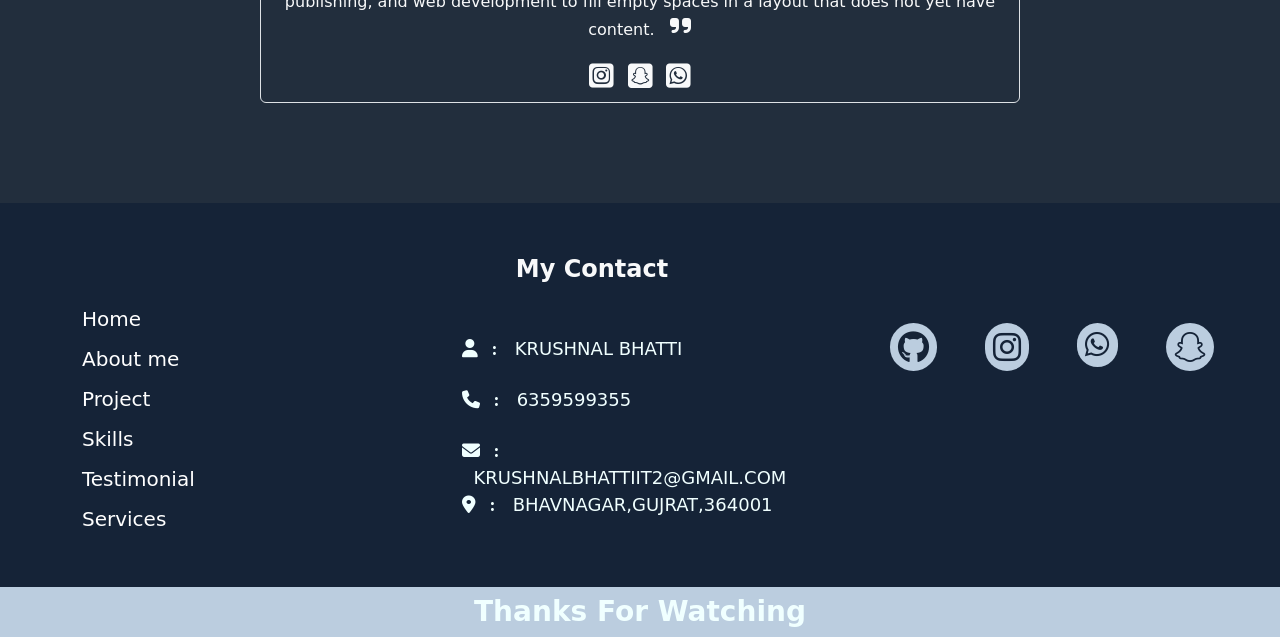
==== commit c41073aa: "update" ====
--- a/index.html
+++ b/index.html
@@ -12,6 +12,10 @@
     crossorigin="anonymous" referrerpolicy="no-referrer" />
   <link rel="stylesheet" type="text/css" href="//cdn.jsdelivr.net/npm/slick-carousel@1.8.1/slick/slick.css" />
   <link href="https://unpkg.com/aos@2.3.1/dist/aos.css" rel="stylesheet">
+  <link
+    href="https://cdn.jsdelivr.net/npm/remixicon@4.5.0/fonts/remixicon.css"
+    rel="stylesheet"
+/>
 </head>
 
 <body style="background-color: #222e3d; color: azure;">
@@ -97,10 +101,9 @@
   </section>
 
 
-
   <div class="container-fluid position-relative overflow-hiden">
 
-    <video  height="1200px" class="position-absolute top-70 start-50 translate-middle     "
+    <video  height="1200px" class="position-absolute top-70 start-50 translate-middle    "
       style="margin-top: 190px;" muted="" autoplay="" loop="">
       <source src="animation - Trim - Trim.mp4" type="video/mp4" loading="lazy">
       <source src="animation - Trim - Trim.mp4" type="video/ogg" loading="lazy">
@@ -197,25 +200,33 @@
 
   <section>
     <div class="container mt-5 pt-5 pb-5 ">
-      <div class="text-center text-light fs-1 fw-bold mt-5 pt-5 pb-3 " data-aos="fade-down" data-aos-duration="2000">Skills</div>
+      <div class="text-center text-light fs-1 fw-bold mt-5 pt-5 pb-3 " data-aos="fade-down" data-aos-duration="3000">Skills</div>
       <p class="w-25 border-bottom mb-5 m-auto"></p>
       <div class="container  skill " style=" border-radius: 20px; background-color: rgb(187 205 223) !important;"  data-aos="flip-up" data-aos-duration="1500">
       <div class="row p-3 d-flex justify-content-center align-items-center">
-        <div class="col-lg-3 p-3 text-center ">
+        <div class="col-lg-2 p-3 text-center ">
          <img src="photos/icons8-html-50.png" alt="" class="fs-4">
           <h4 class="pe-3 text-dark">HTML</h4>
         </div>
-        <div class="col-lg-3 p-3 text-center">
+        <div class="col-lg-2 p-3 text-center">
         <img src="photos/icons8-css-64.png" alt="">
           <h4 class="pe-3 text-dark">CSS</h4>
         </div>
-        <div class="col-lg-3 p-3 text-center">
+        <div class="col-lg-2 p-3 text-center">
       <img src="photos/icons8-jquery-50.png" alt="">
           <h4 class="pe-3 text-dark">JQUERY</h4>
         </div>
-        <div class="col-lg-3 p-3 text-center">
+        <div class="col-lg-2 p-3 text-center">
          <img src="photos/icons8-bootstrap-50.png" alt="">
           <h4 class="ps-1 text-dark">BOOLSTRAP</h4>
+        </div>
+        <div class="col-lg-2 p-3 text-center">
+         <img src="photos/icon8.png" alt="" class="w-25">
+          <h4 class="ps-1 text-dark">c++</h4>
+        </div>
+        <div class="col-lg-2 p-3 text-center">
+        <img src="photos/javascript-icon-md.png" class="w-25" alt="">
+          <h4 class="ps-1 text-dark">JAVASCRIPT</h4>
         </div>
       </div>
     </div>
@@ -415,7 +426,7 @@
                   <br>
                   <div class="first  "><i class="fa-solid fa-phone"> &nbsp; :</i> &nbsp;&nbsp;6359599355</div> <br>
                   <div class="first "><i class="fa-solid fa-envelope"> &nbsp; :</i>
-                    &nbsp;&nbsp;KRUSHNALBHATTIIT2@GMAIL.COM</div><br>
+                    &nbsp;&nbsp;KRUSHNALBHATTIIT2@GMAIL.COM</div><b2>
                   <div class="first  "><i class="fa-solid fa-location-dot "> &nbsp; :</i>
                     &nbsp;&nbsp;BHAVNAGAR,GUJRAT,364001</div>
                 </div>
@@ -423,7 +434,7 @@
               <div class="col-lg-4 mt-5 pt-4  justify-content-center align-items-center new " data-aos="zoom-in-left" data-aos-duration="1000">
                 <div class="d-flex  icon pb-3">
                   <a href="https://github.com/dashboard"><i class="fa-brands fa-github fs-2 p-2 text-light icon ms-5"  > </i></a>
-                 <a href="https://www.instagram.com/Krushnal_bhatti_02"> <i class="fa-brands fa-instagram p-2  ms-5 fs-2 text-light icon"></i> </a>
+                 <a href="https://www.instagram.com/Krushnal_bhatti_2"> <i class="fa-brands fa-instagram p-2  ms-5 fs-2 text-light icon"></i> </a>
                  <br>
                  <a href="https://whatsapp.com/6359599355"> <i class="fa-brands fa-whatsapp fs-3 p-2 text-light icon ms-5"></i></a>
                   <a href="https://snapchat.com/krushnal_bhatti"><i class="fa-brands fa-snapchat fs-2 p-2 text-light ms-5 icon"></i></a>
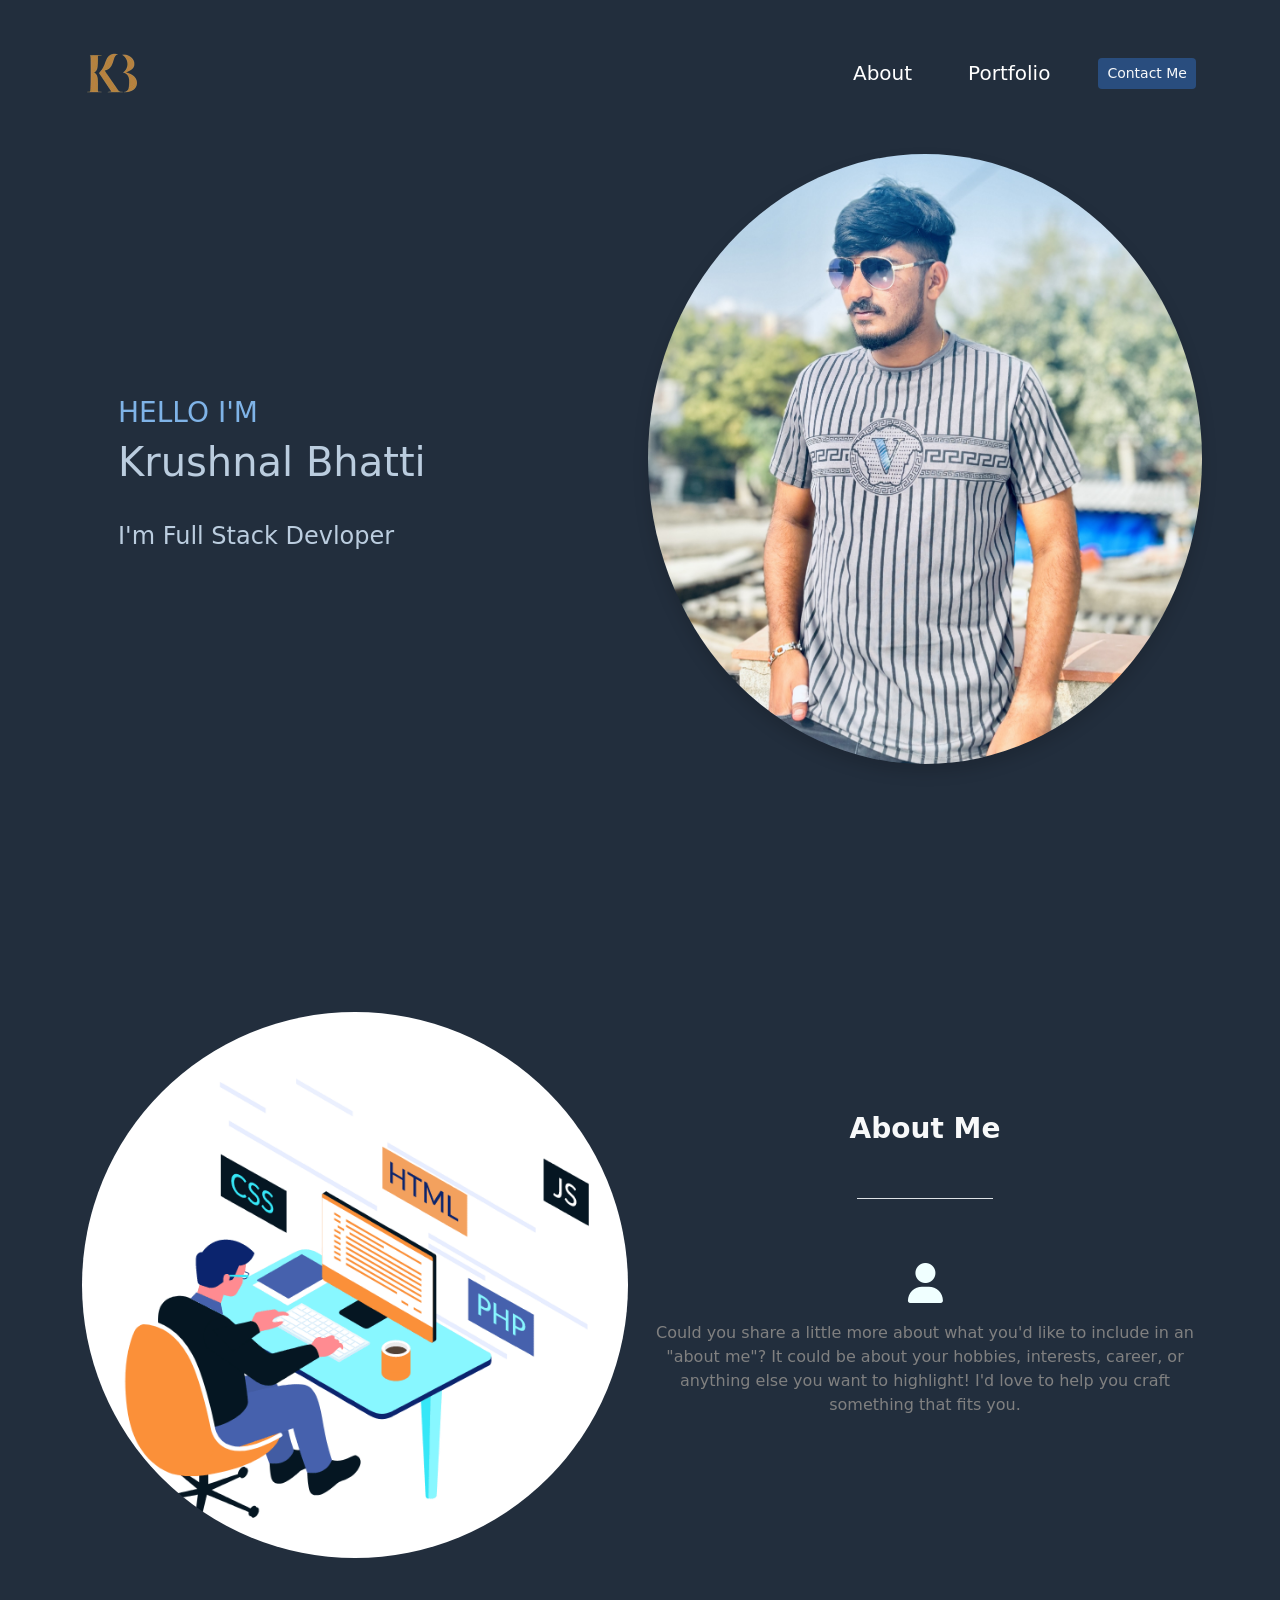
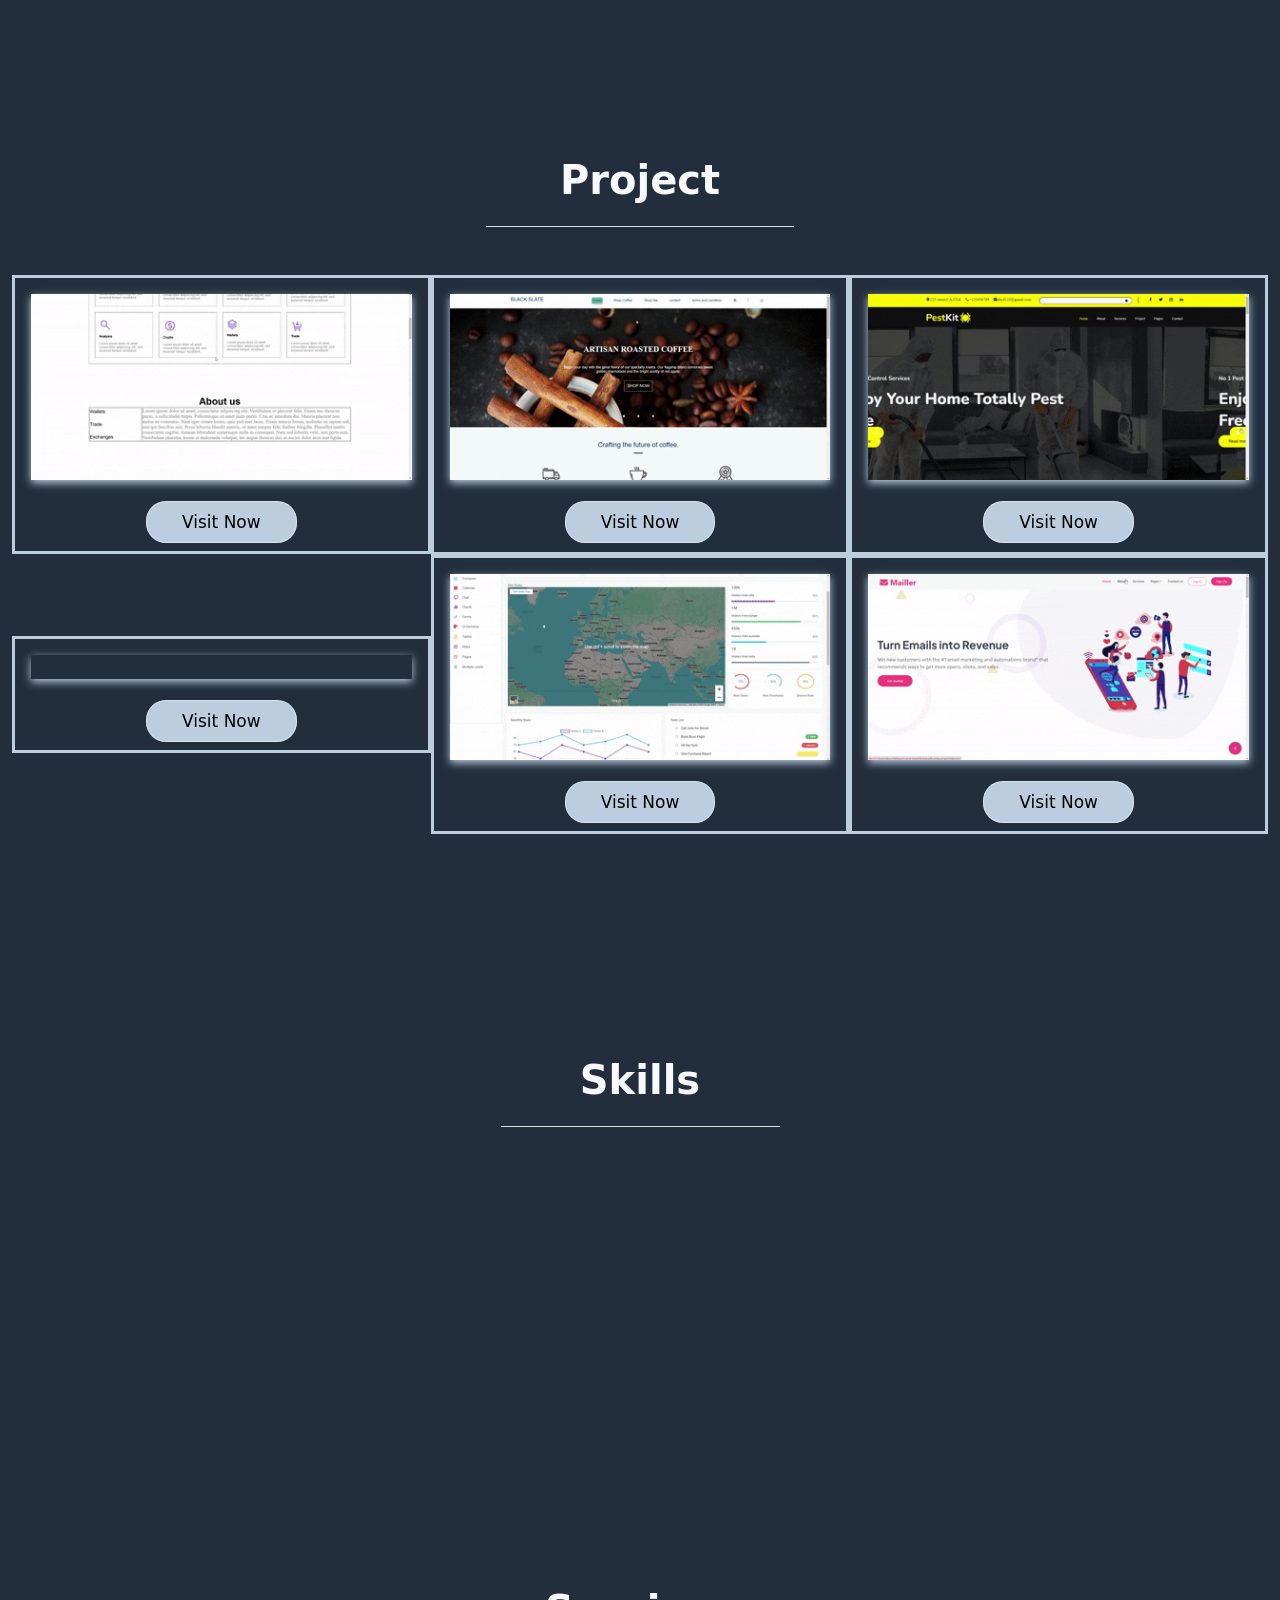
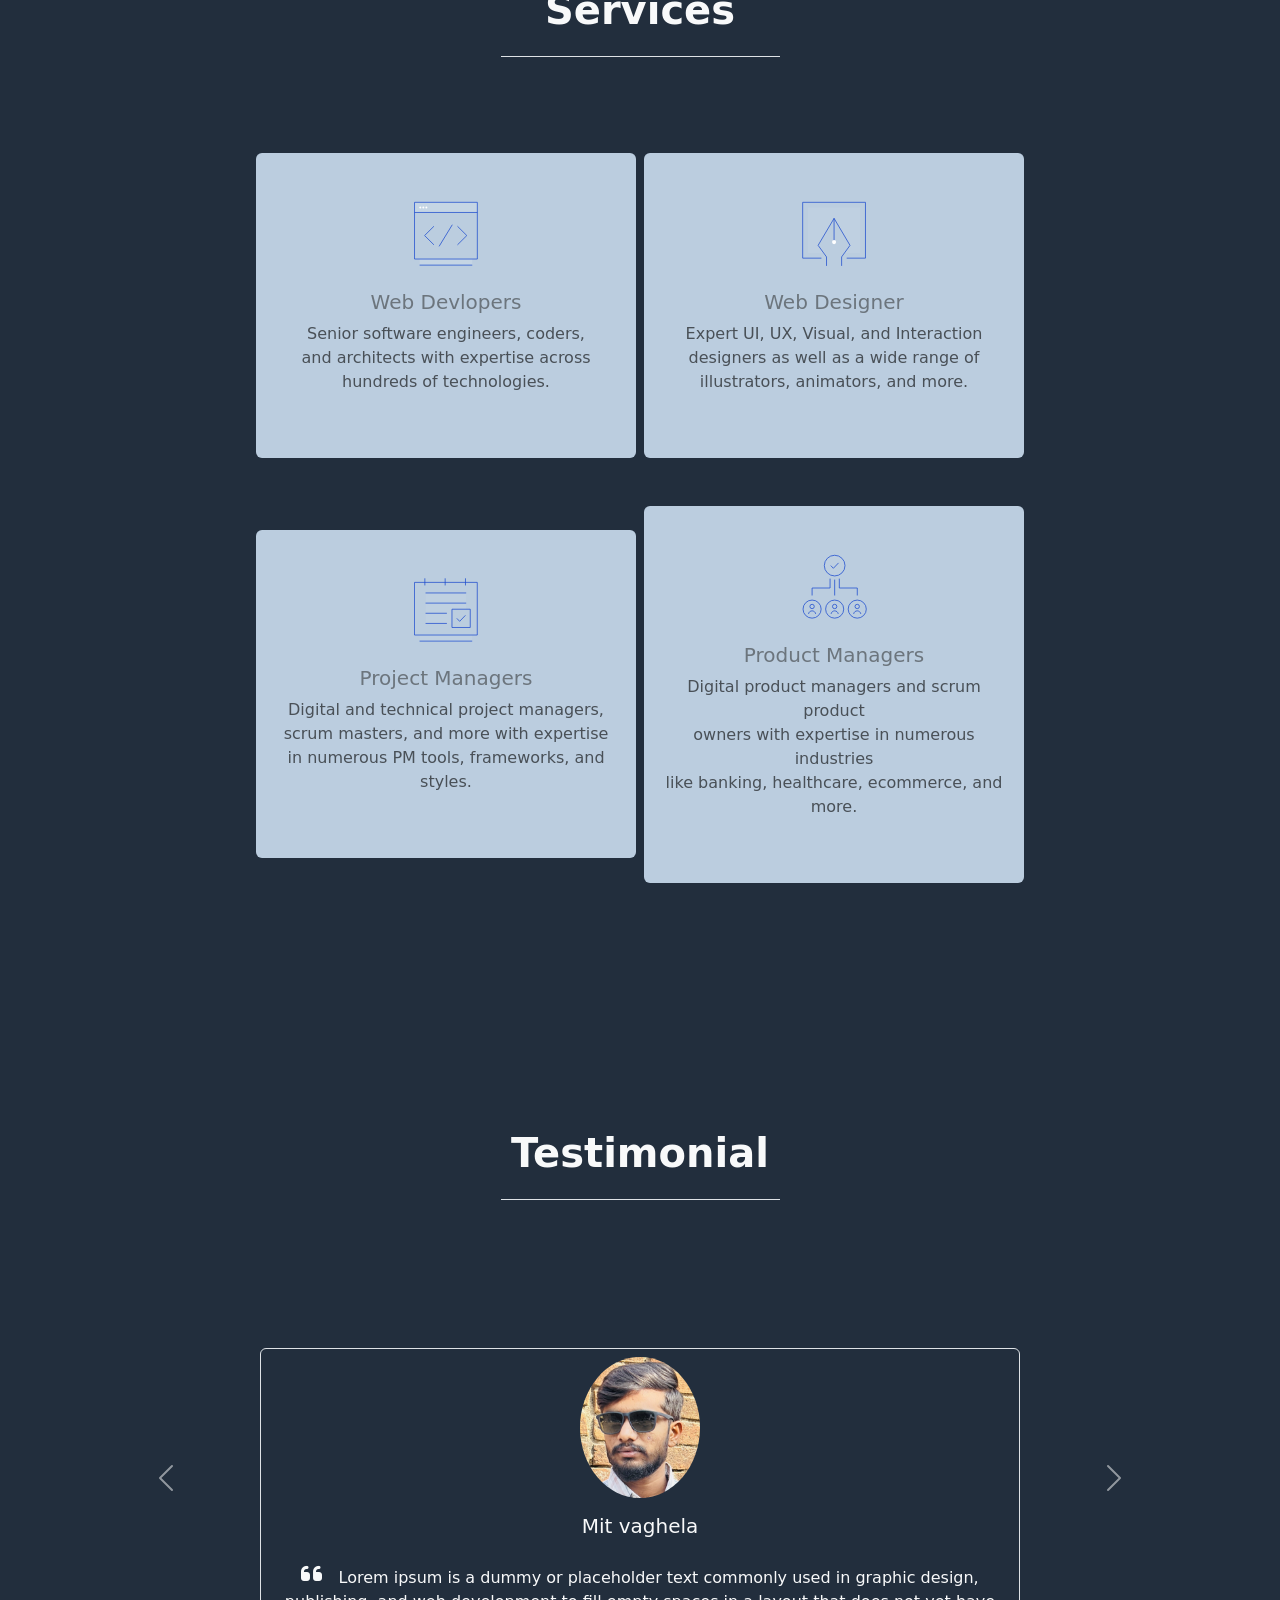
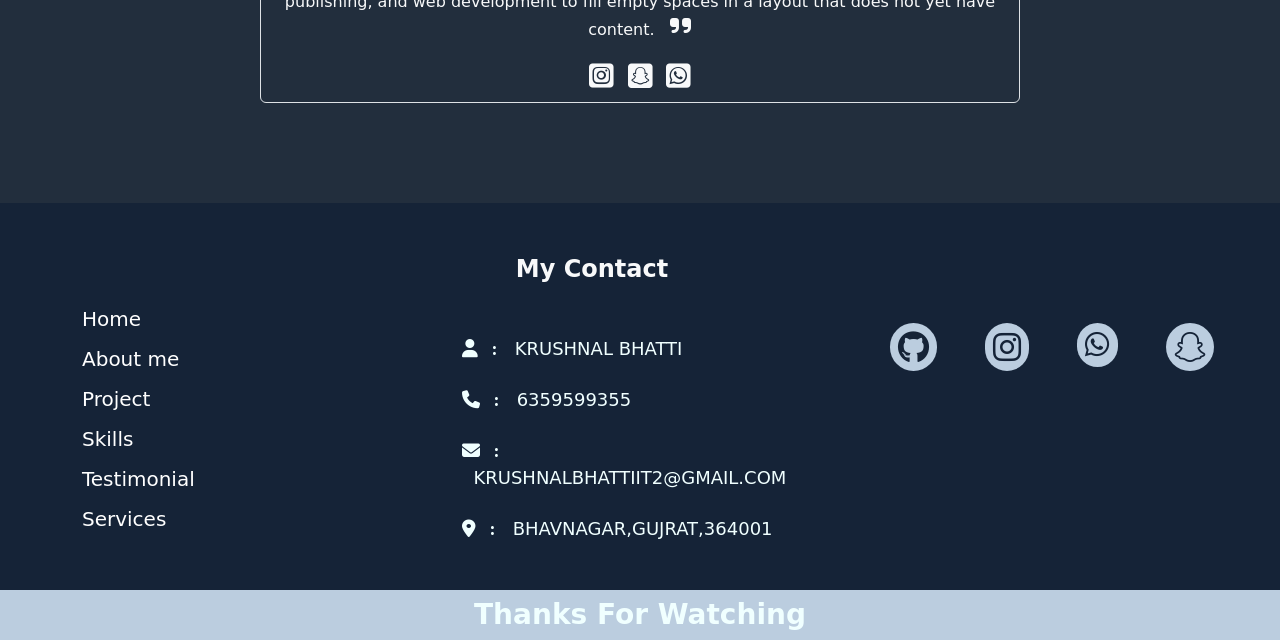
==== commit 53d76ee5: "ok" ====
--- a/index.html
+++ b/index.html
@@ -4,7 +4,7 @@
 <head>
   <meta charset="UTF-8">
   <meta name="viewport" content="width=device-width, initial-scale=1.0">
-  <title>Portfolio</title>
+  <title>PORTFOLIO</title>
   <link rel="stylesheet" href="bootstrap.min.css">
   <link rel="stylesheet" href="style.css">
   <link rel="stylesheet" href="https://cdnjs.cloudflare.com/ajax/libs/font-awesome/6.7.2/css/all.min.css"
@@ -12,13 +12,11 @@
     crossorigin="anonymous" referrerpolicy="no-referrer" />
   <link rel="stylesheet" type="text/css" href="//cdn.jsdelivr.net/npm/slick-carousel@1.8.1/slick/slick.css" />
   <link href="https://unpkg.com/aos@2.3.1/dist/aos.css" rel="stylesheet">
-  <link
-    href="https://cdn.jsdelivr.net/npm/remixicon@4.5.0/fonts/remixicon.css"
-    rel="stylesheet"
-/>
+  <link href="https://cdn.jsdelivr.net/npm/remixicon@4.5.0/fonts/remixicon.css" rel="stylesheet"/>
+   <link rel="icon" type="image/x-icon" href="photos/logoicon.png">
 </head>
 
-<body style="background-color: #222e3d; color: azure;">
+<body style="background-color: #222e3d; color: azure; overflow-x: hidden;">
   <header>
     <nav class="navbar navbar-expand-lg position-relative z-3">
       <div class="container-fluid ">
@@ -103,8 +101,8 @@
 
   <div class="container-fluid position-relative overflow-hiden">
 
-    <video  height="1200px" class="position-absolute top-70 start-50 translate-middle    "
-      style="margin-top: 190px;" muted="" autoplay="" loop="">
+    <video  height="1200px" class="position-absolute top-70 start-50 translate-middle "
+      style="margin-top: 190px; " muted=""  autoplay="" loop="">
       <source src="animation - Trim - Trim.mp4" type="video/mp4" loading="lazy">
       <source src="animation - Trim - Trim.mp4" type="video/ogg" loading="lazy">
     </video>
@@ -221,11 +219,11 @@
           <h4 class="ps-1 text-dark">BOOLSTRAP</h4>
         </div>
         <div class="col-lg-2 p-3 text-center">
-         <img src="photos/icon8.png" alt="" class="w-25">
+         <img src="photos/icon8.png" alt="" style="width: 45px;">
           <h4 class="ps-1 text-dark">c++</h4>
         </div>
         <div class="col-lg-2 p-3 text-center">
-        <img src="photos/javascript-icon-md.png" class="w-25" alt="">
+        <img src="photos/javascript-icon-md.png" style="width: 45px;" alt="">
           <h4 class="ps-1 text-dark">JAVASCRIPT</h4>
         </div>
       </div>
@@ -426,7 +424,7 @@
                   <br>
                   <div class="first  "><i class="fa-solid fa-phone"> &nbsp; :</i> &nbsp;&nbsp;6359599355</div> <br>
                   <div class="first "><i class="fa-solid fa-envelope"> &nbsp; :</i>
-                    &nbsp;&nbsp;KRUSHNALBHATTIIT2@GMAIL.COM</div><b2>
+                    &nbsp;&nbsp;KRUSHNALBHATTIIT2@GMAIL.COM</div><b2> <br>
                   <div class="first  "><i class="fa-solid fa-location-dot "> &nbsp; :</i>
                     &nbsp;&nbsp;BHAVNAGAR,GUJRAT,364001</div>
                 </div>
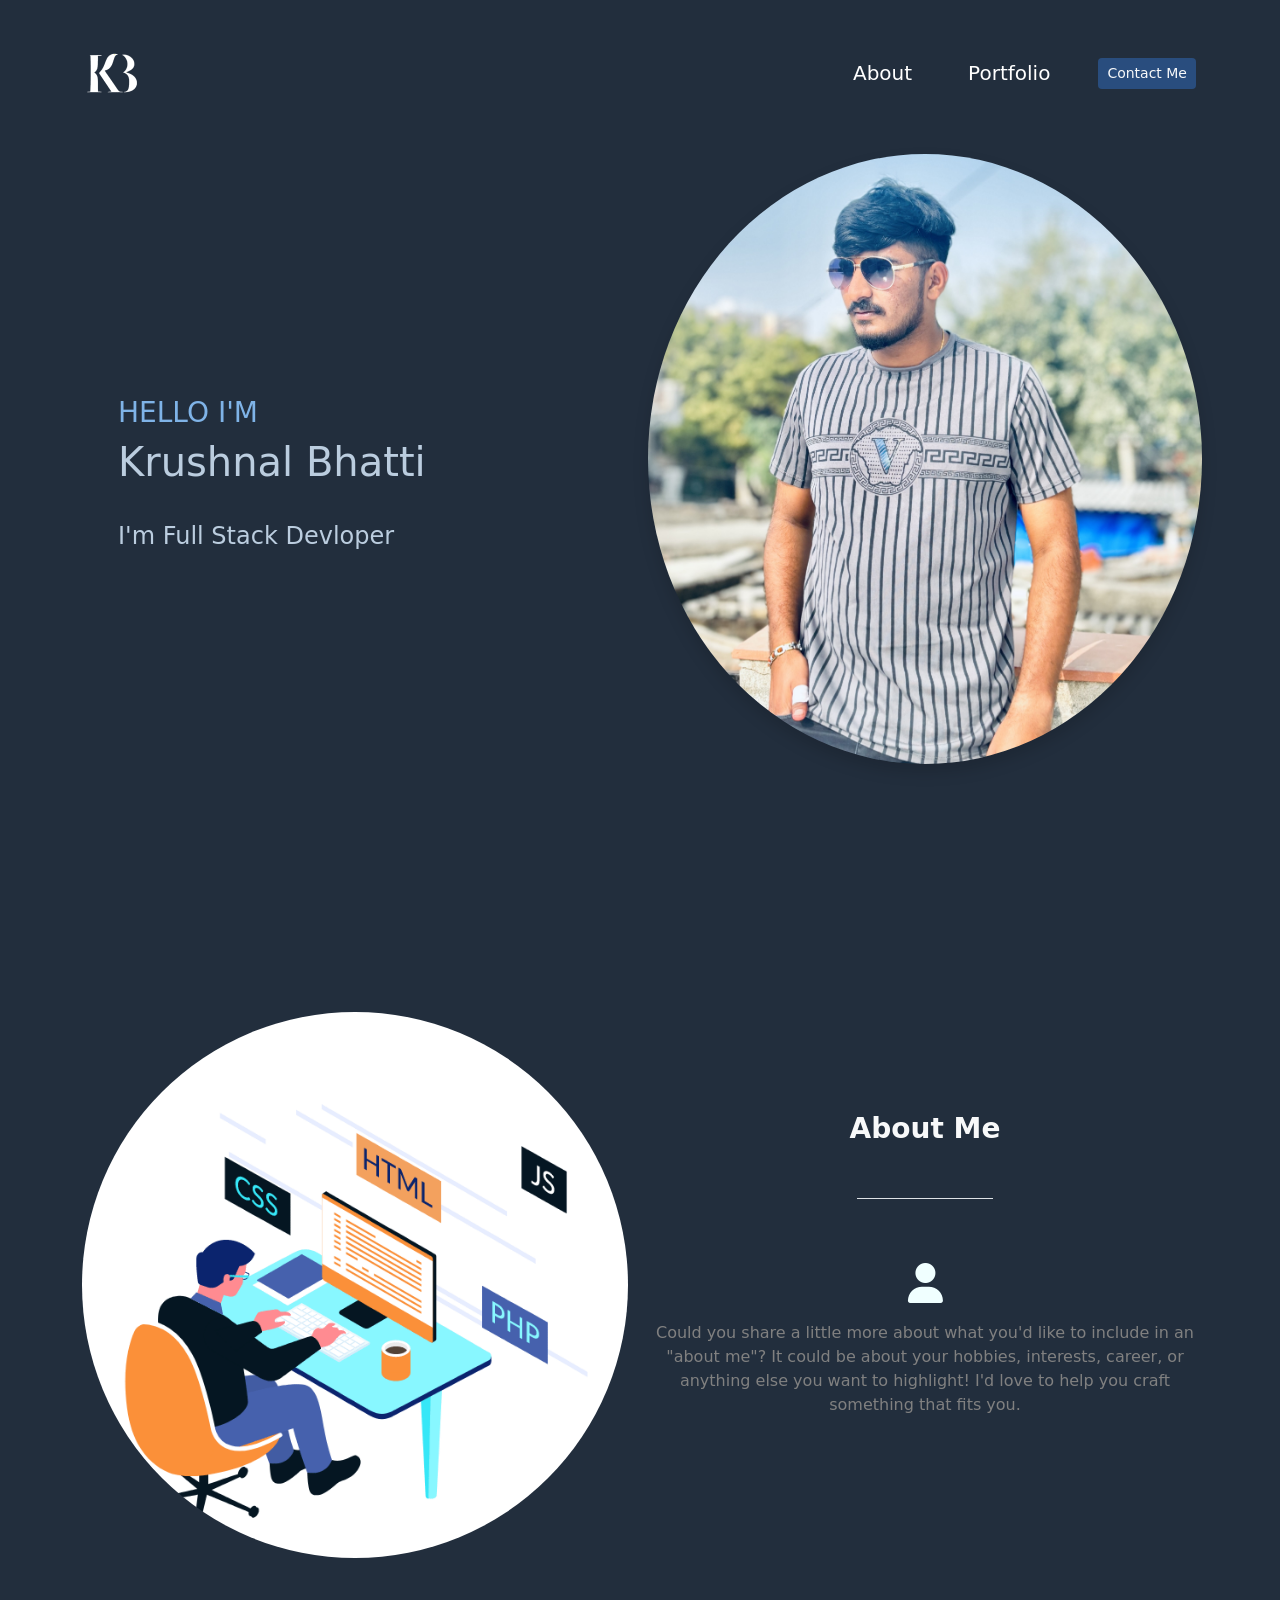
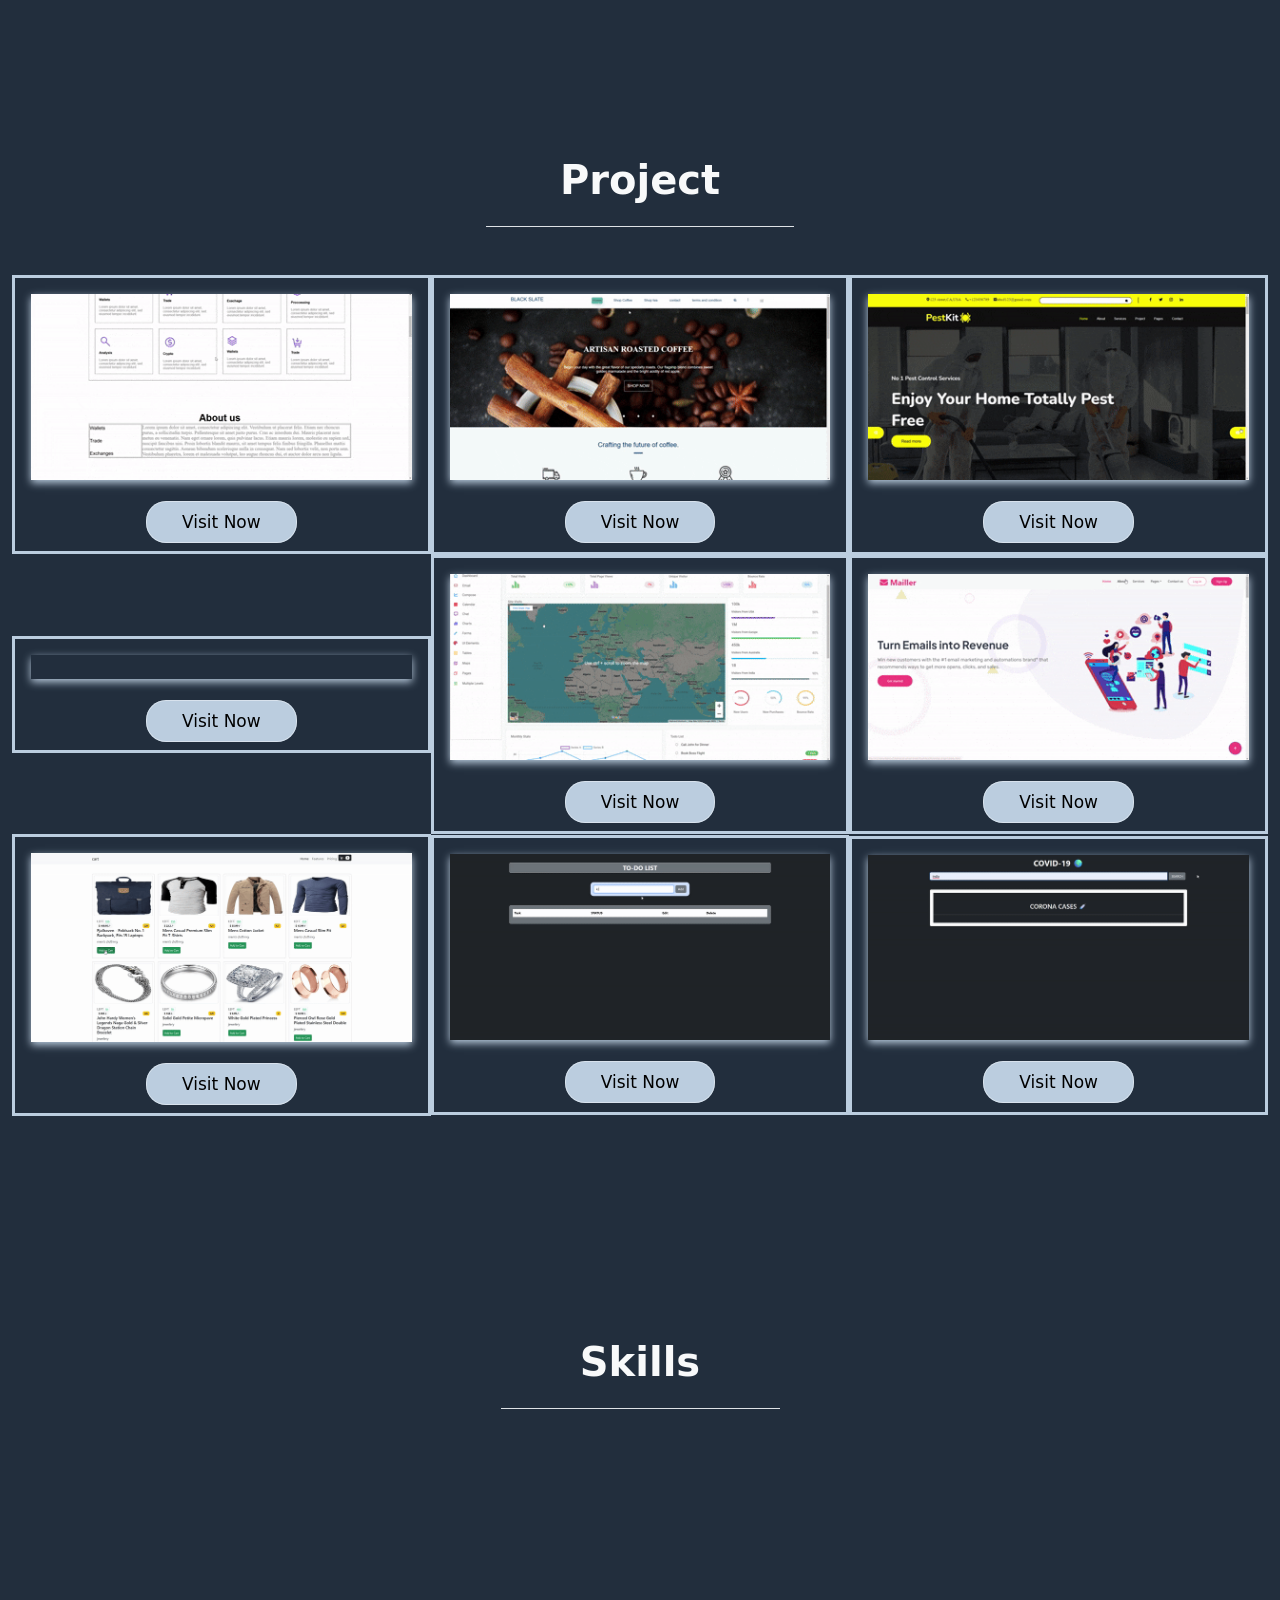
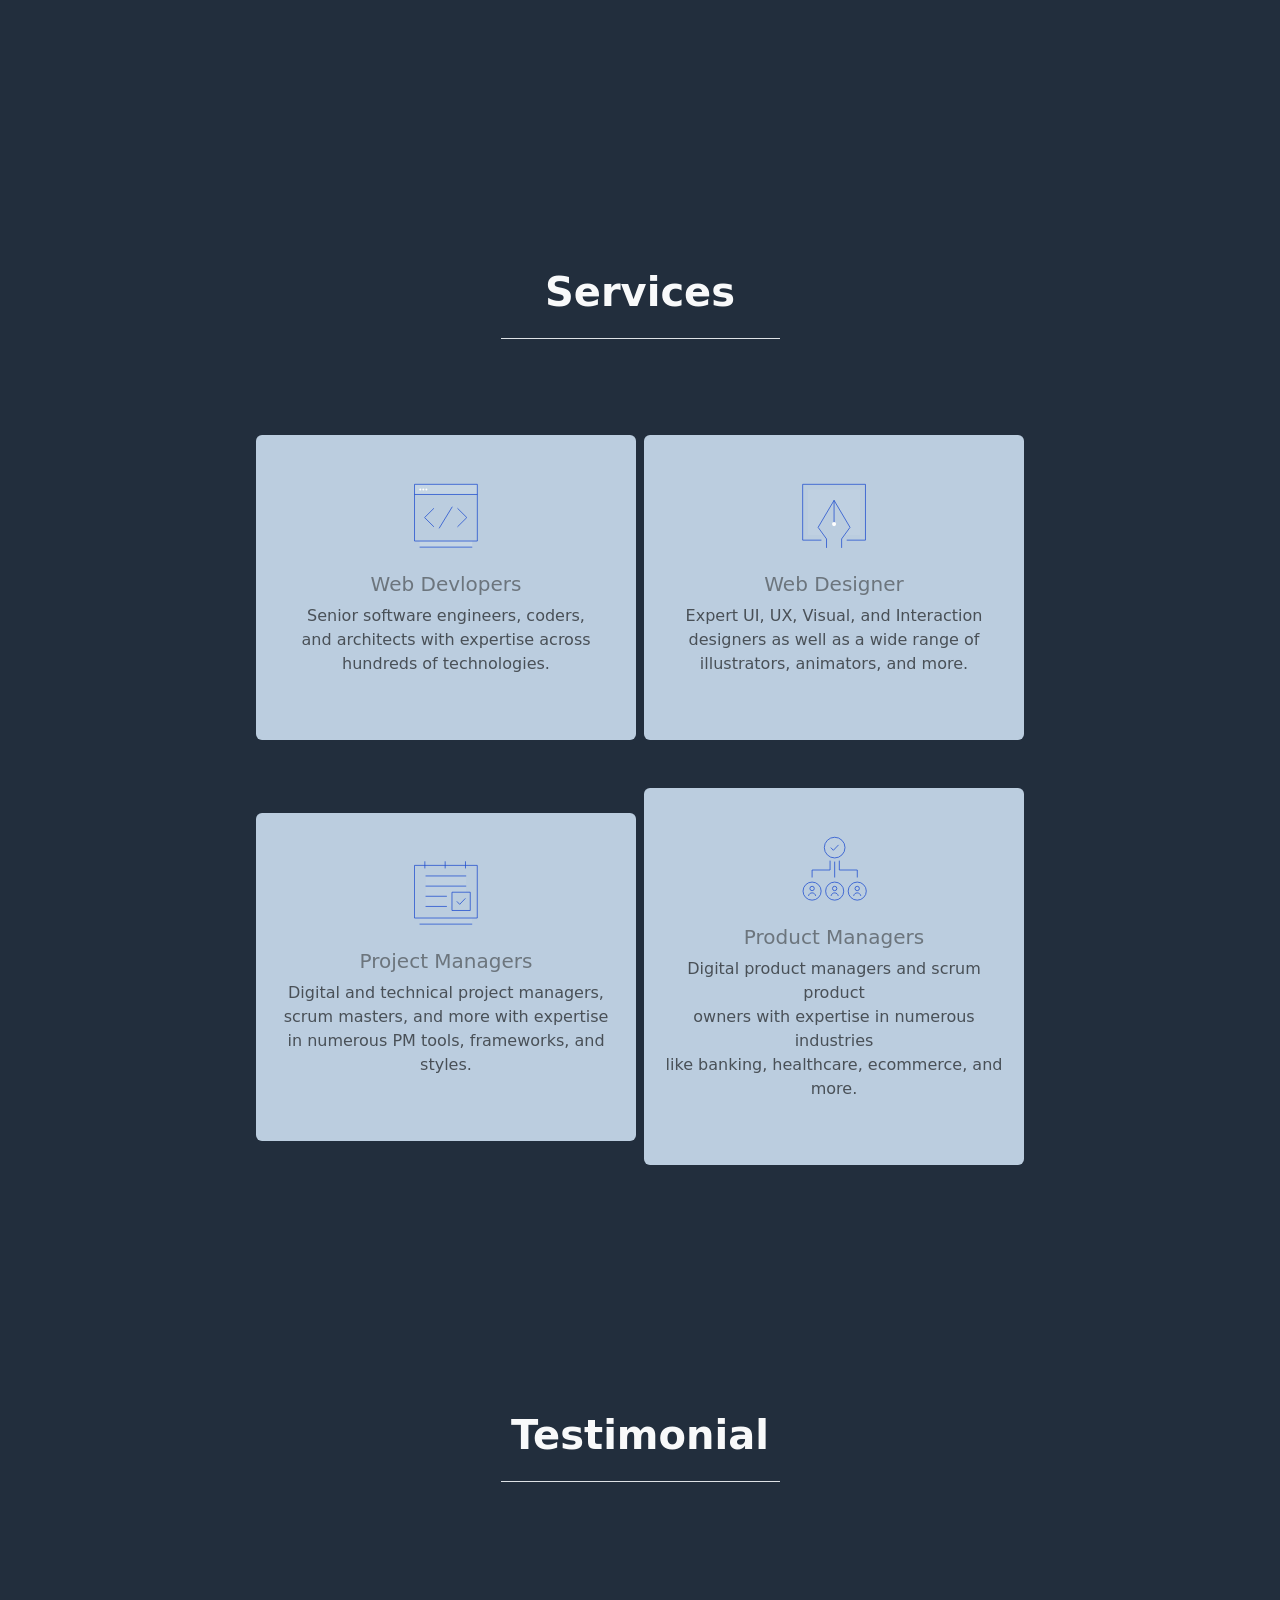
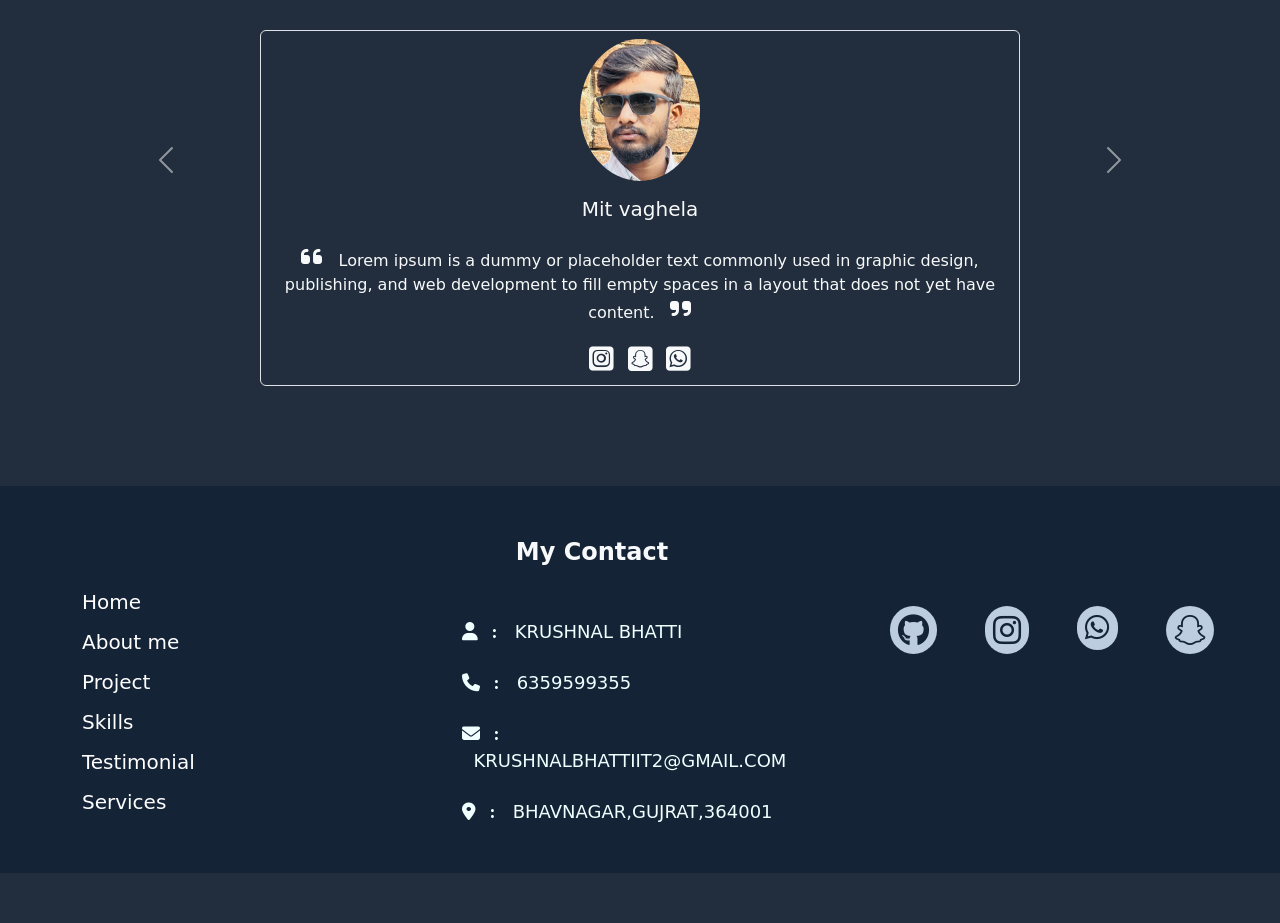
==== commit fa9f2a94: "update portfolio" ====
--- a/index.html
+++ b/index.html
@@ -191,6 +191,24 @@
           </div>
           <a href="https://bootstrap-project-silk.vercel.app/" class="open"> Visit Now</a>
         </div>
+        <div class="col-lg-4   p-3 text-center" style="border:3px solid  rgb(187 205 223);" data-aos="zoom-out-up"data-aos-duration="1500">
+          <div class="  margin" style="box-shadow: rgb(187 205 223) 0px 3px 8px !important;">
+            <img src="video/reco-7.gif" alt="" class="img-fluid w-100">
+          </div>
+          <a href="https://cart-z2wr.vercel.app/" class="open"> Visit Now</a>
+        </div>
+        <div class="col-lg-4   p-3 text-center" style="border:3px solid  rgb(187 205 223);" data-aos="zoom-out-up"data-aos-duration="1500">
+          <div class="  margin" style="box-shadow: rgb(187 205 223) 0px 3px 8px !important;">
+            <img src="video/reco-8.gif" alt="" class="img-fluid w-100">
+          </div>
+          <a href="https://to-do-ten-ebon.vercel.app/" class="open"> Visit Now</a>
+        </div>
+        <div class="col-lg-4   p-3 text-center" style="border:3px solid  rgb(187 205 223);" data-aos="zoom-out-up"data-aos-duration="1500">
+          <div class="  margin" style="box-shadow: rgb(187 205 223) 0px 3px 8px !important;">
+            <img src="video/reco-9.gif" alt="" class="img-fluid w-100">
+          </div>
+          <a href="https://coro-tawny.vercel.app/" class="open"> Visit Now</a>
+        </div>
       </div>
     </div>  
   </section>
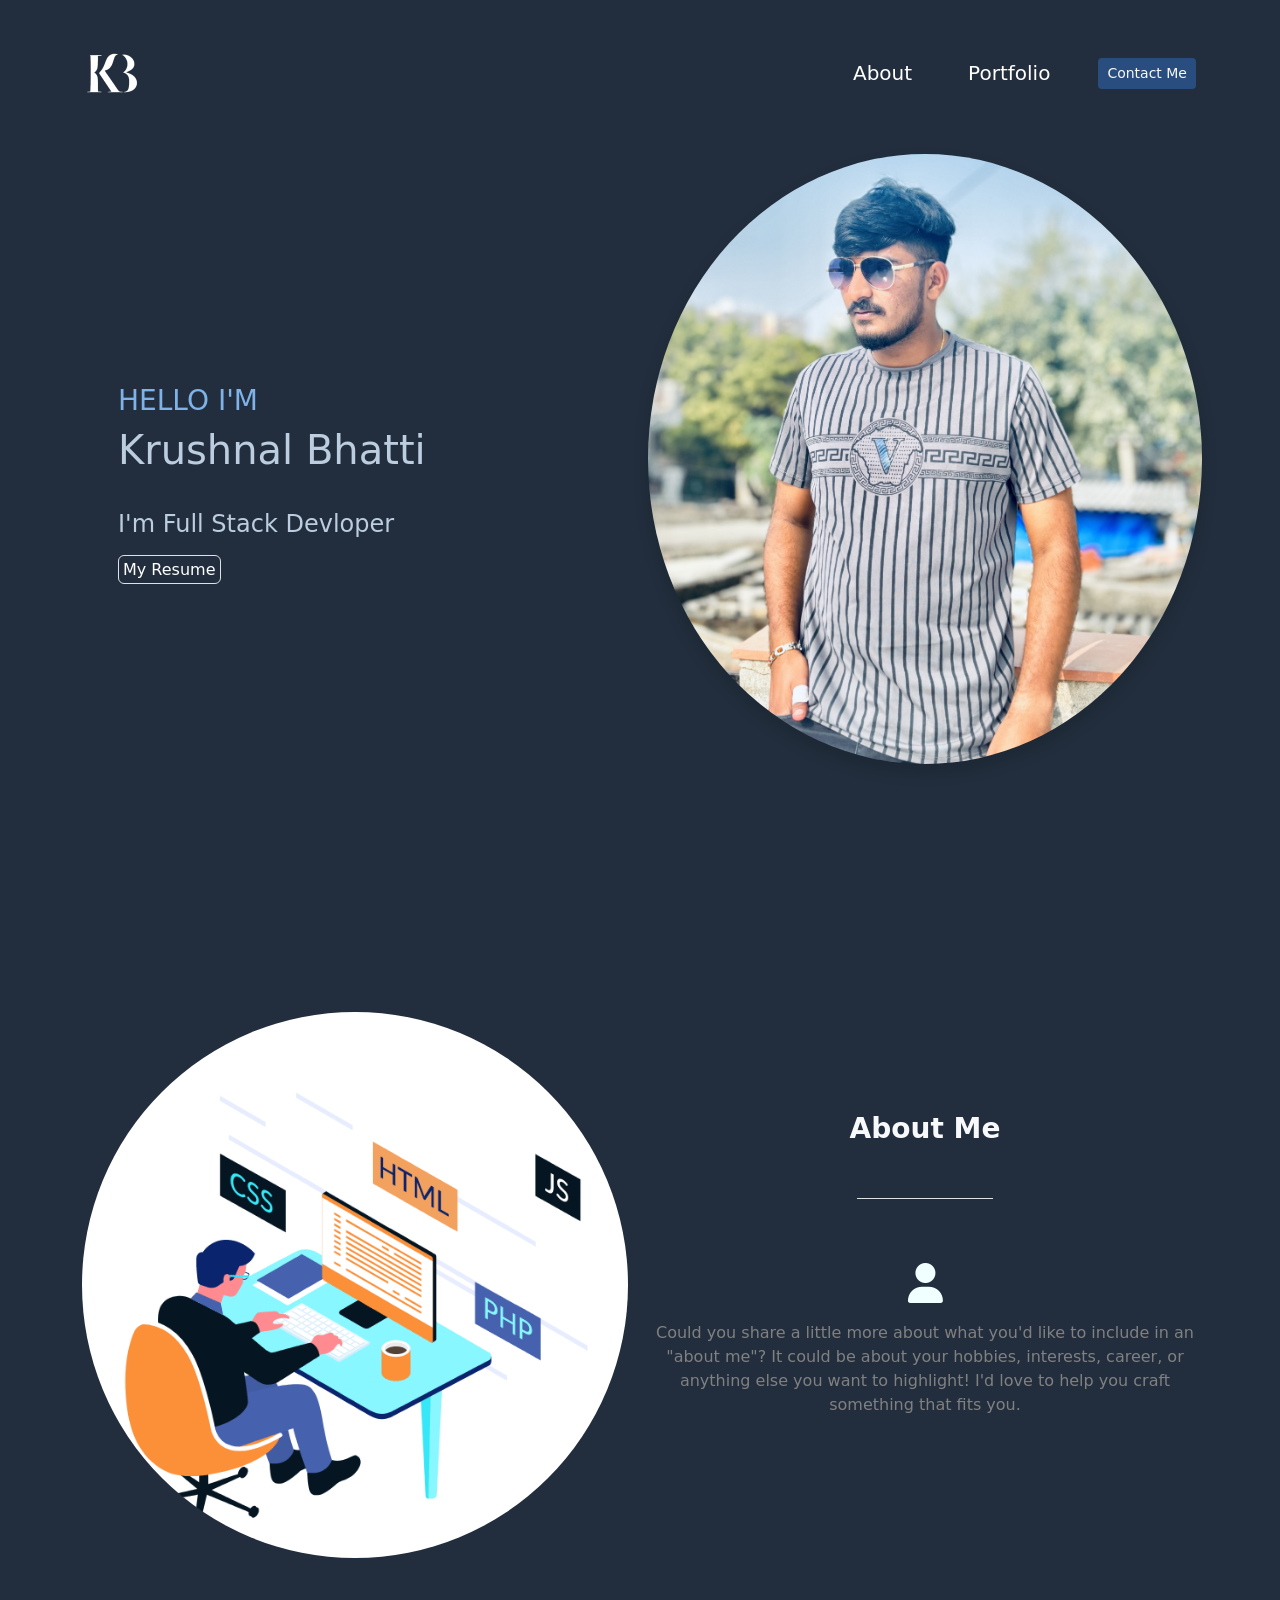
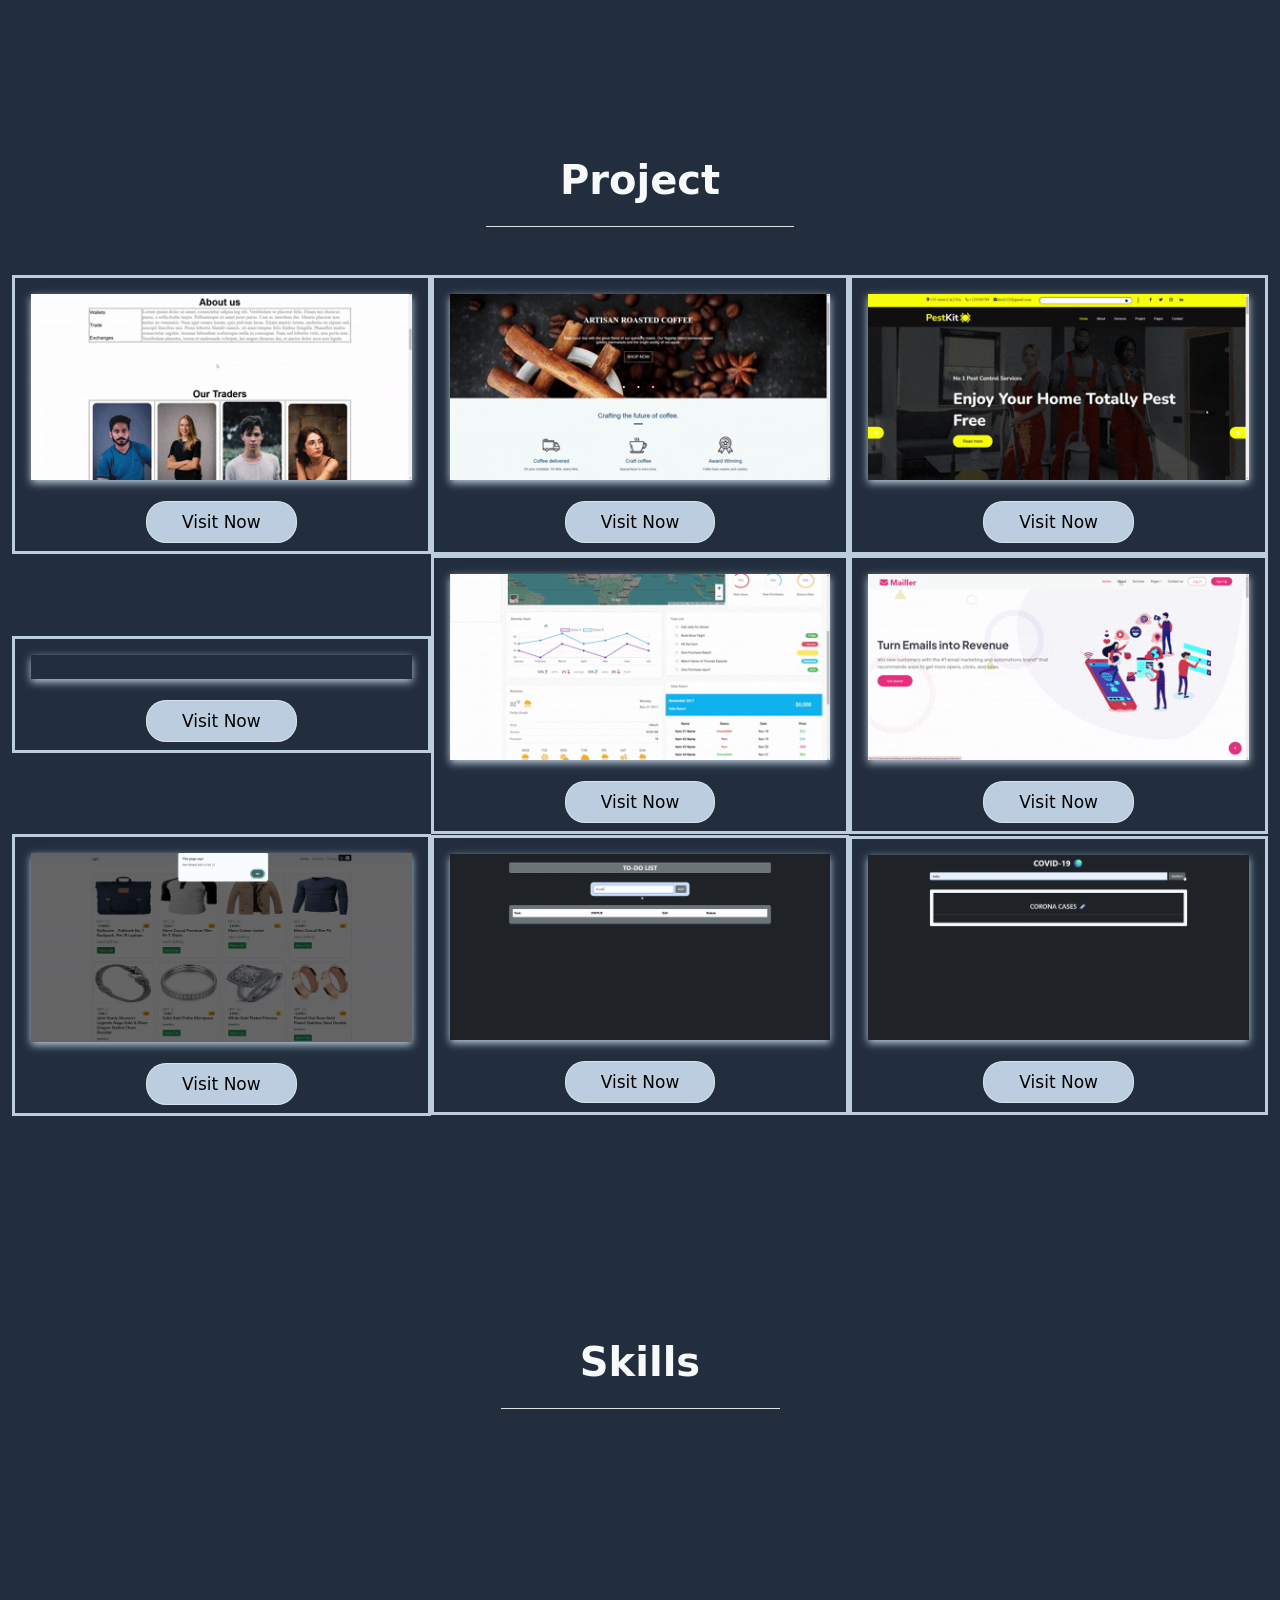
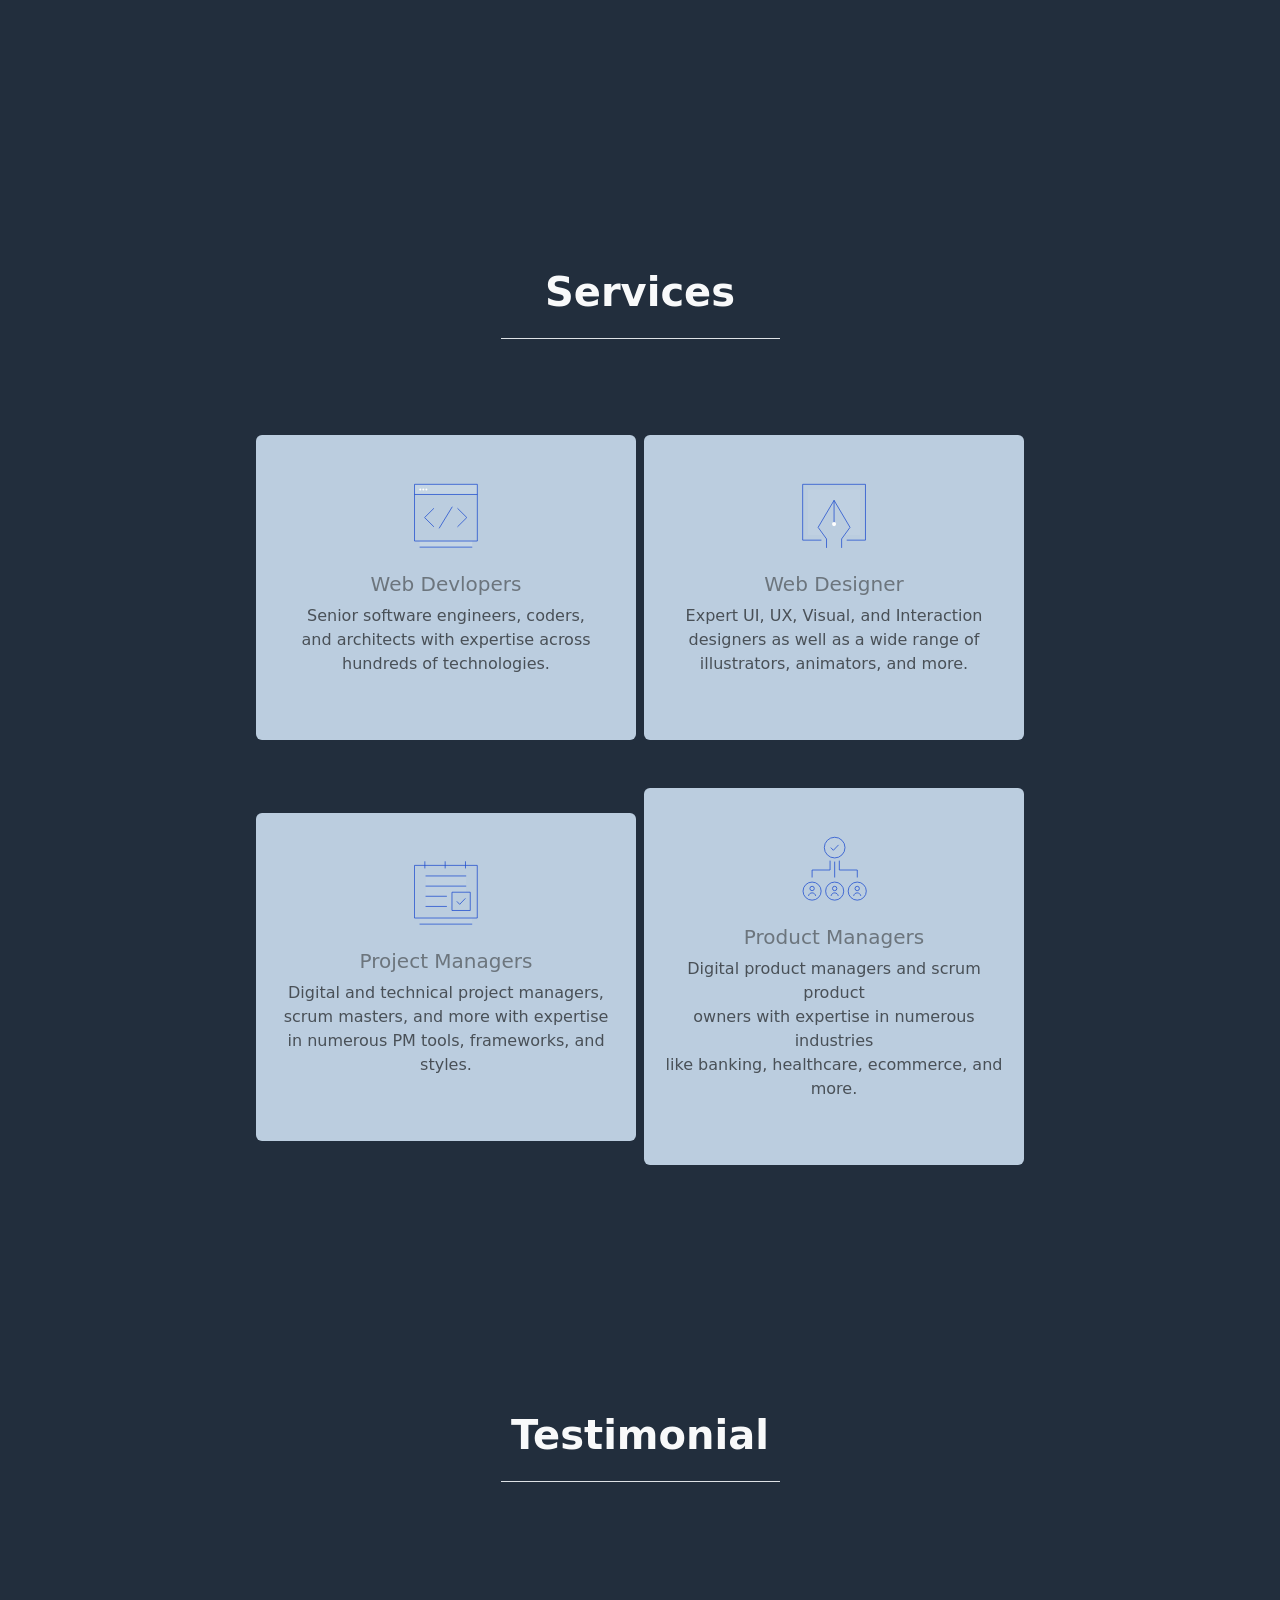
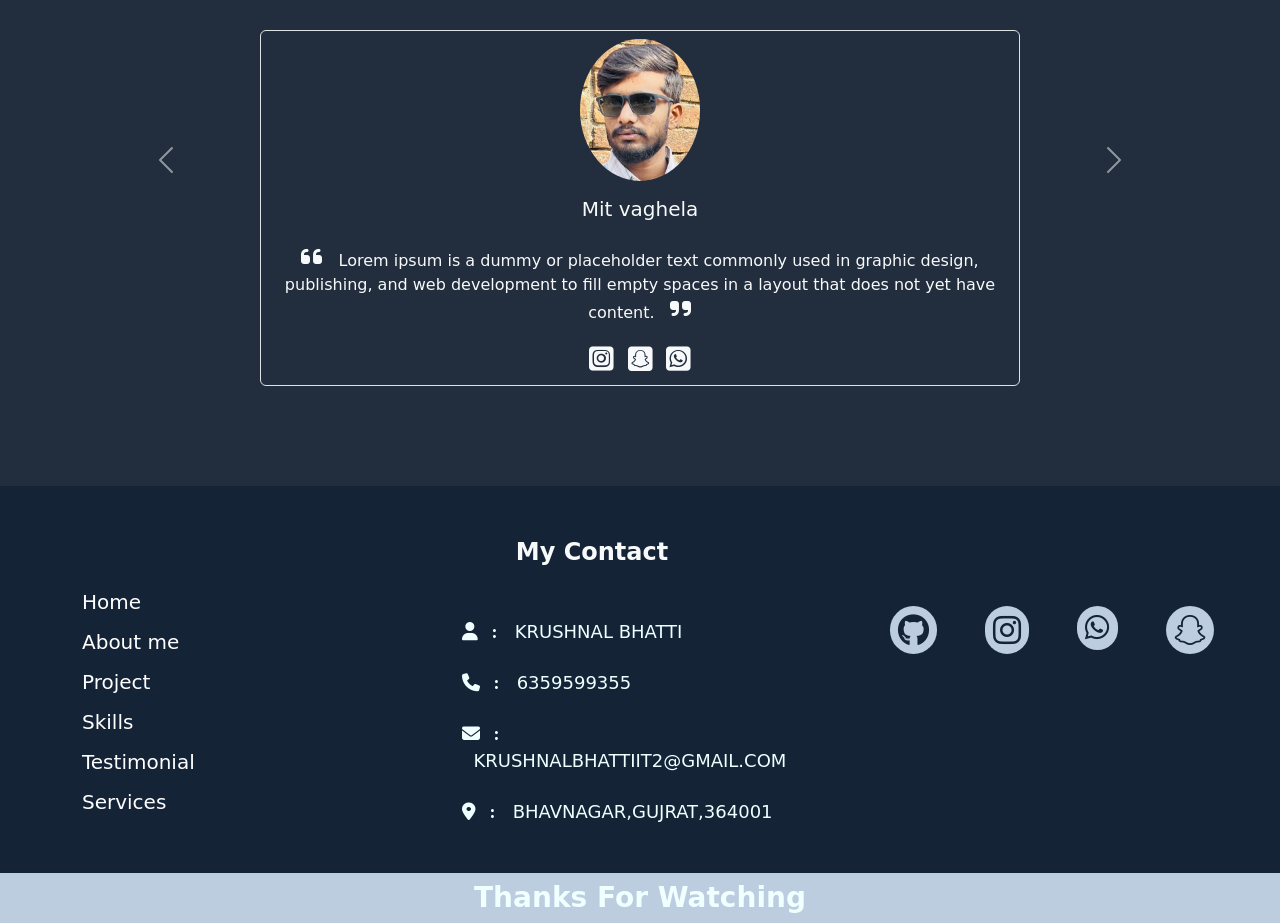
==== commit 4622b18d: "ok" ====
--- a/index.html
+++ b/index.html
@@ -116,6 +116,7 @@
           <h1 class="pb-4" style="color: rgb(187 205 223);">Krushnal Bhatti</h1>
         </div>
         <p class="fs-4" style="color: rgb(187 205 223);">I'm Full Stack Devloper</p>
+       <a href="/Krushnal Resume.pdf" class="text-white border p-1 text-decoration-none rounded Resume">My Resume</a>
       </div>
       <div class="col-lg-6 col-md-12 col-sm-12    col-xs-12 col-12 border-danger border-2 p-2 mb-5 " data-aos="fade-up-left" data-aos-duration="1500">
         <img src="photos/my2.jpeg" loading="lazy" alt="" class="img-fluid  my-img h-100 w-100 photo   rounded-circle  shadow ;" ;>
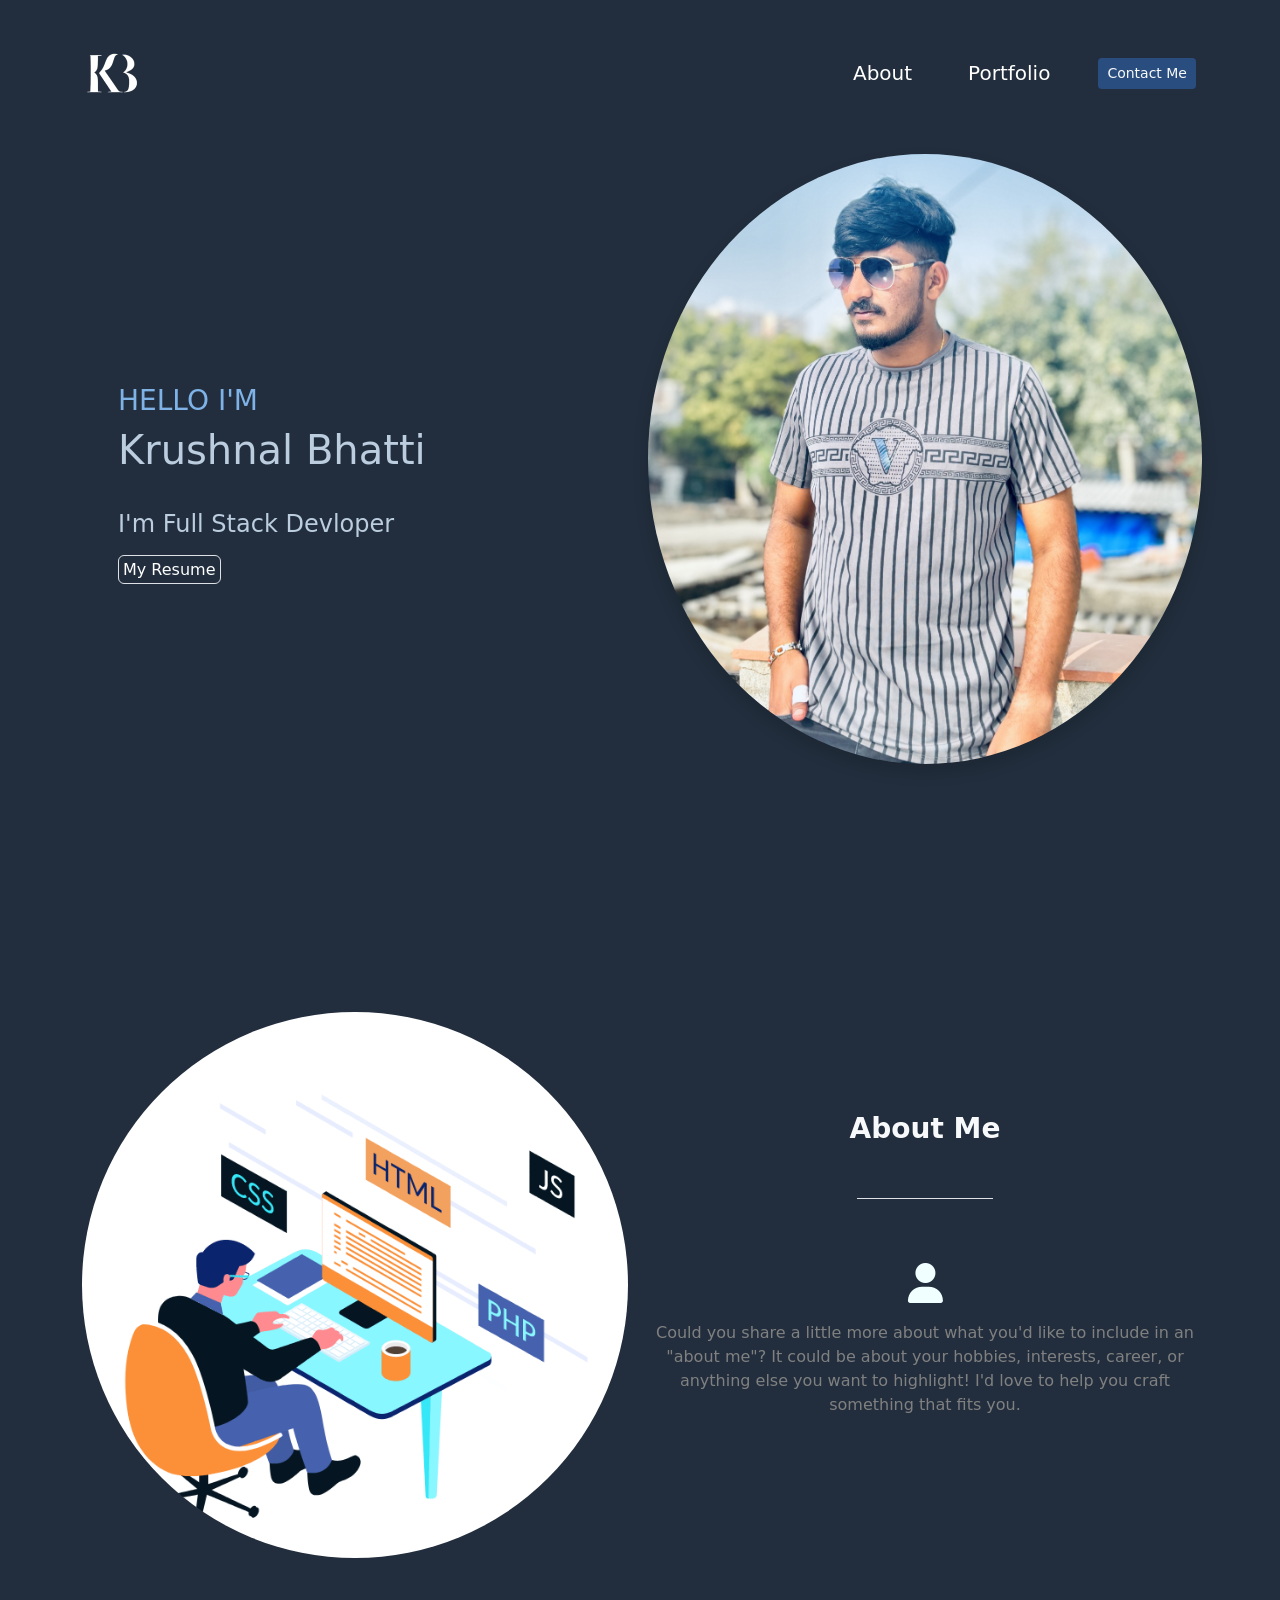
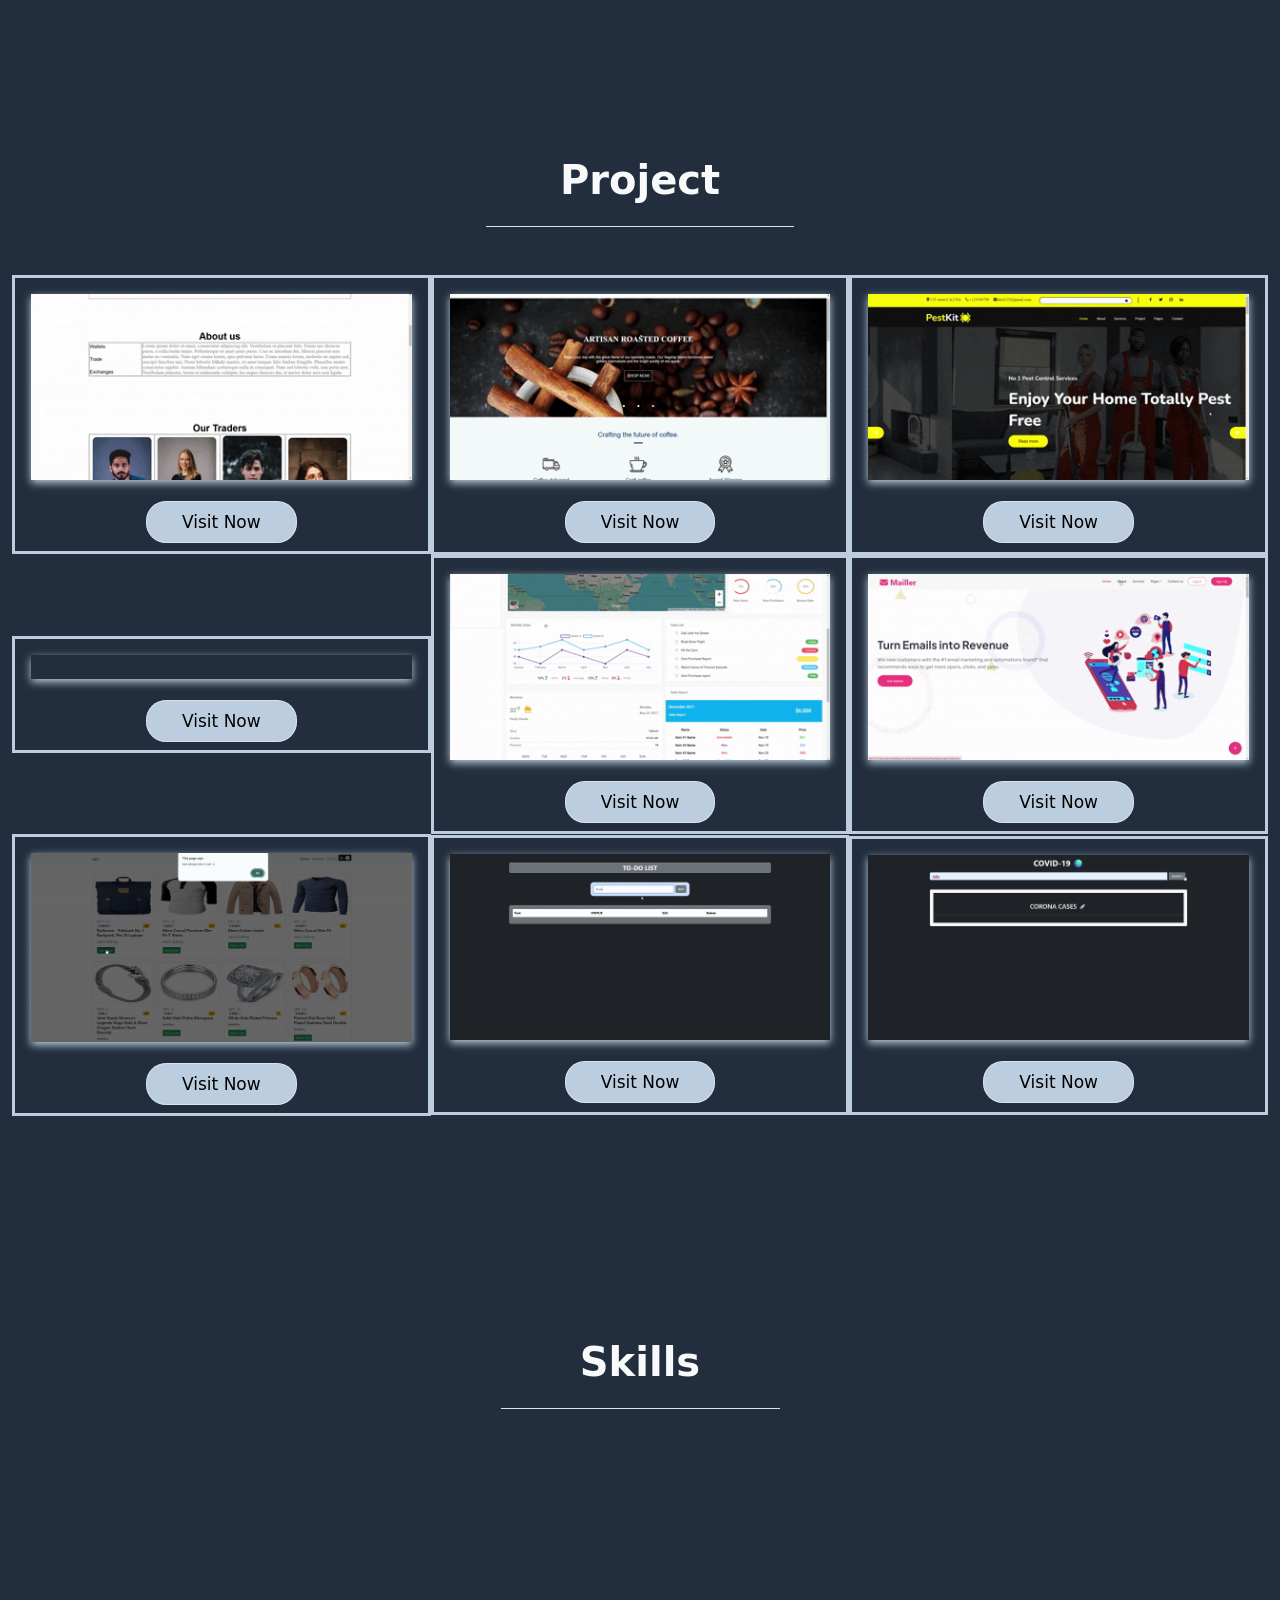
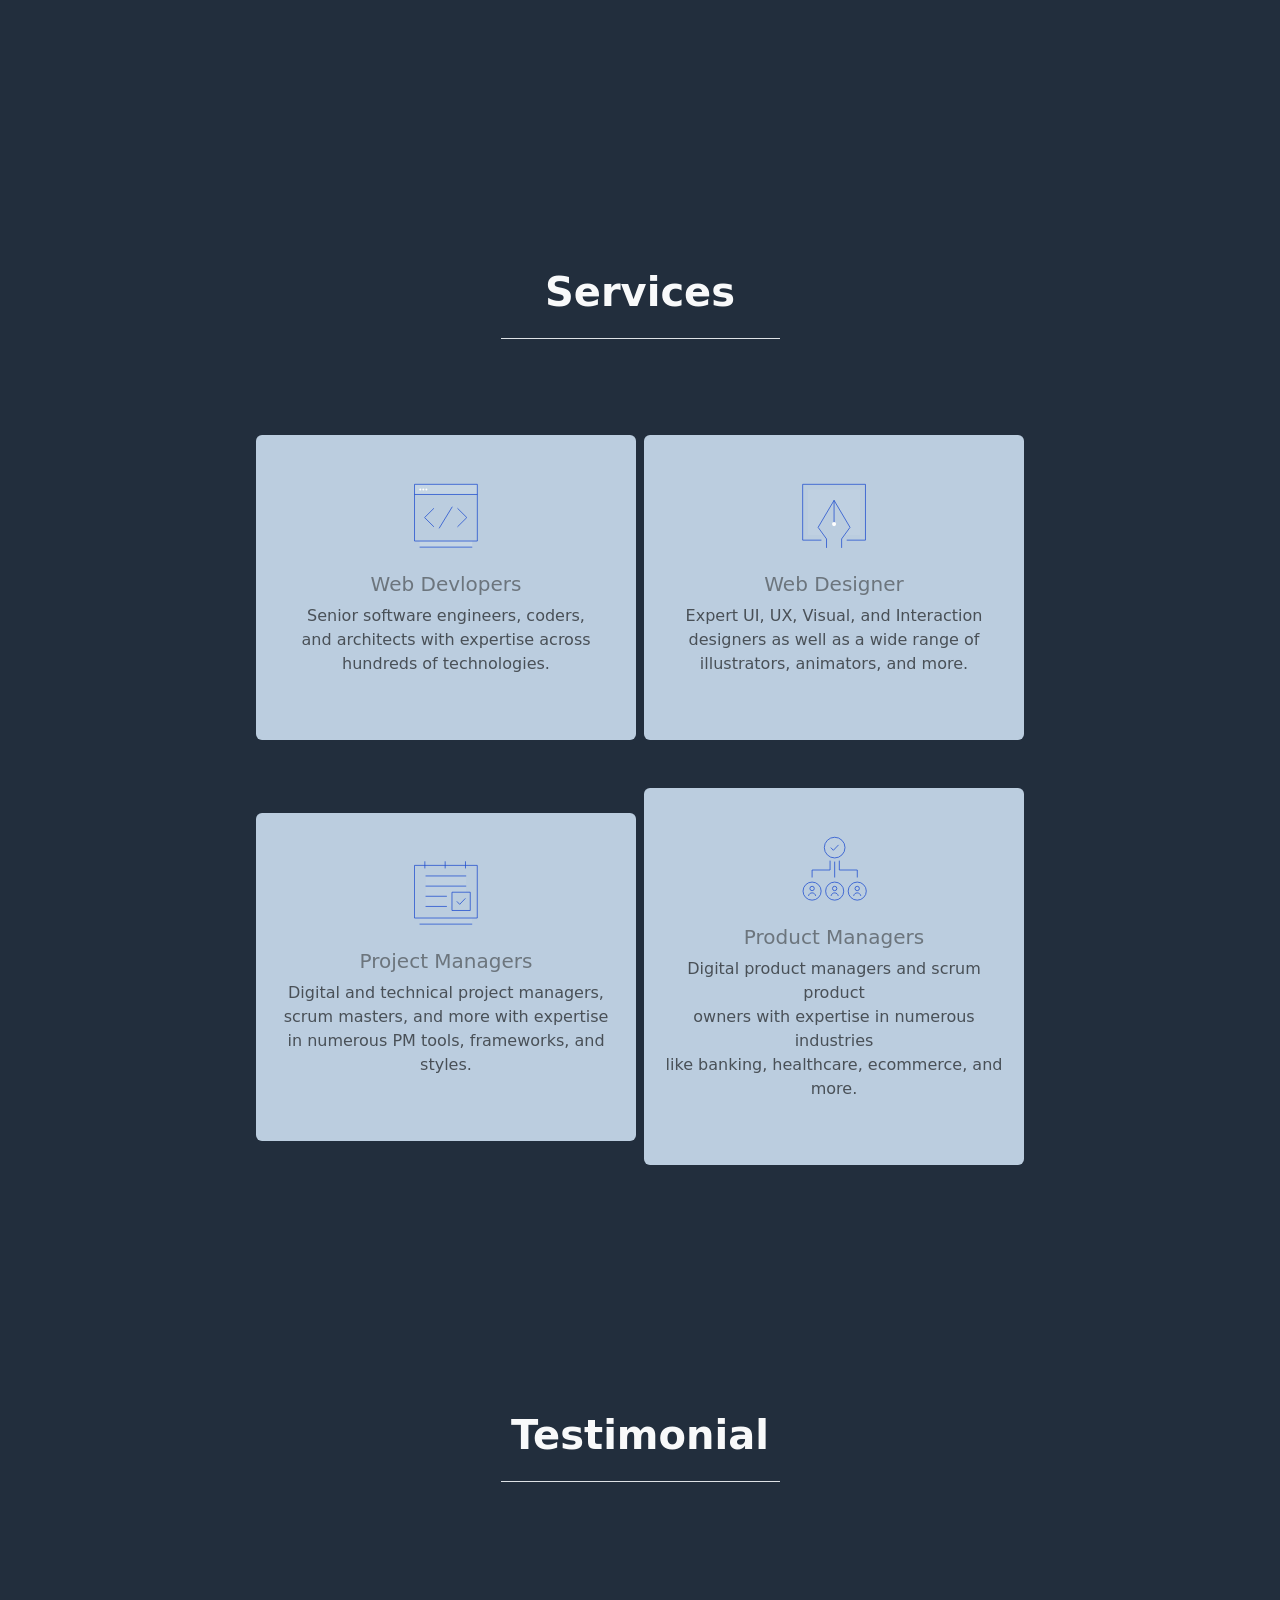
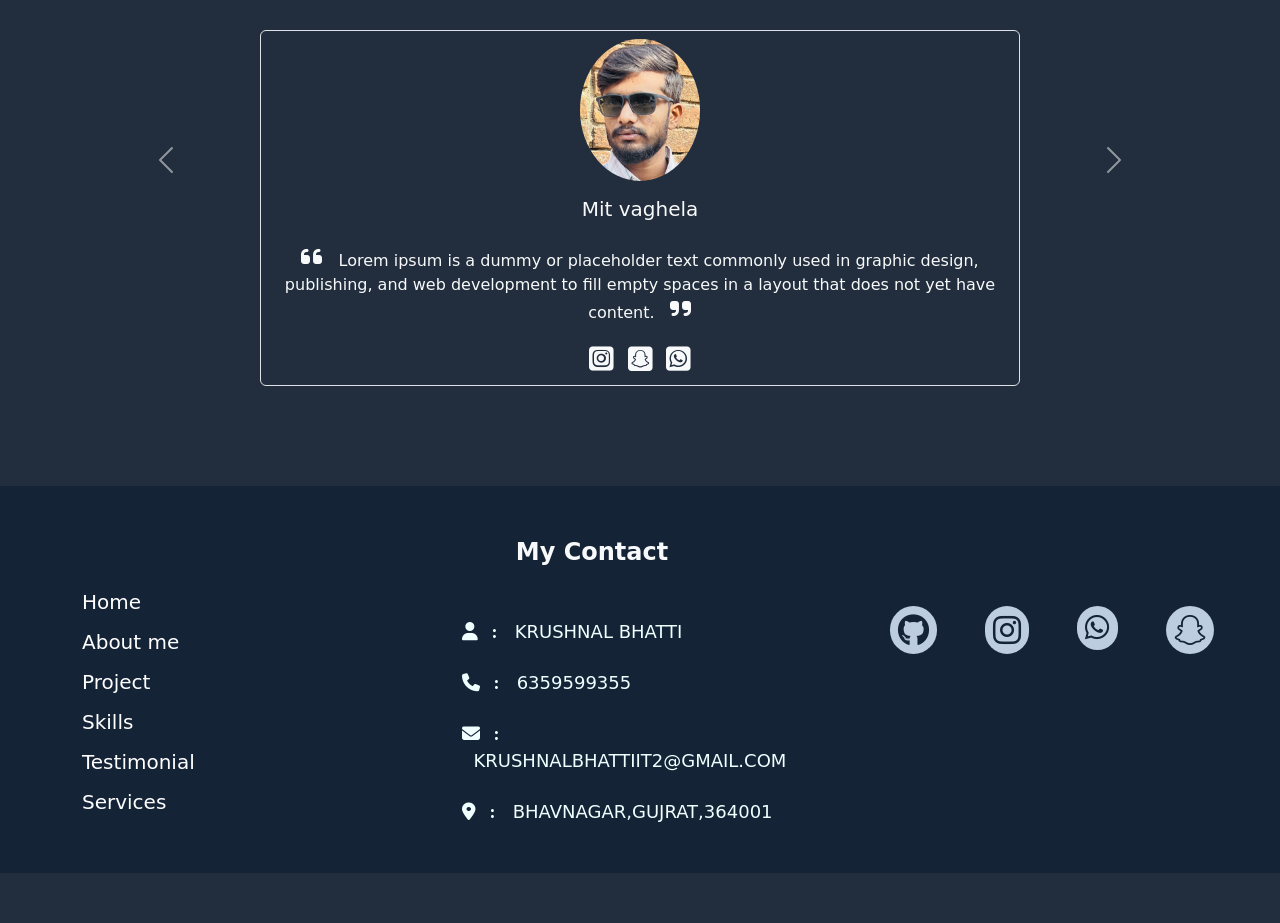
==== commit df56638c: "Add files via upload" ====
--- a/index.html
+++ b/index.html
@@ -116,7 +116,7 @@
           <h1 class="pb-4" style="color: rgb(187 205 223);">Krushnal Bhatti</h1>
         </div>
         <p class="fs-4" style="color: rgb(187 205 223);">I'm Full Stack Devloper</p>
-       <a href="/Krushnal Resume.pdf" class="text-white border p-1 text-decoration-none rounded Resume">My Resume</a>
+       <a href="Krushnal Resume.pdf" class="text-white border p-1 text-decoration-none rounded Resume">My Resume</a>
       </div>
       <div class="col-lg-6 col-md-12 col-sm-12    col-xs-12 col-12 border-danger border-2 p-2 mb-5 " data-aos="fade-up-left" data-aos-duration="1500">
         <img src="photos/my2.jpeg" loading="lazy" alt="" class="img-fluid  my-img h-100 w-100 photo   rounded-circle  shadow ;" ;>
--- a/style.css
+++ b/style.css
@@ -51,6 +51,11 @@
 .skill:hover{
     scale: 0.9;
     box-shadow: rgba(0, 0, 0, 0.25) 0px 54px 55px, rgba(0, 0, 0, 0.12) 0px -12px 30px, rgba(0, 0, 0, 0.12) 0px 4px 6px, rgba(0, 0, 0, 0.17) 0px 12px 13px, rgba(0, 0, 0, 0.09) 0px -3px 5px;
+}
+
+.Resume:hover{
+    background: #3168b48c;
+    color: black !important;
 }
 
 
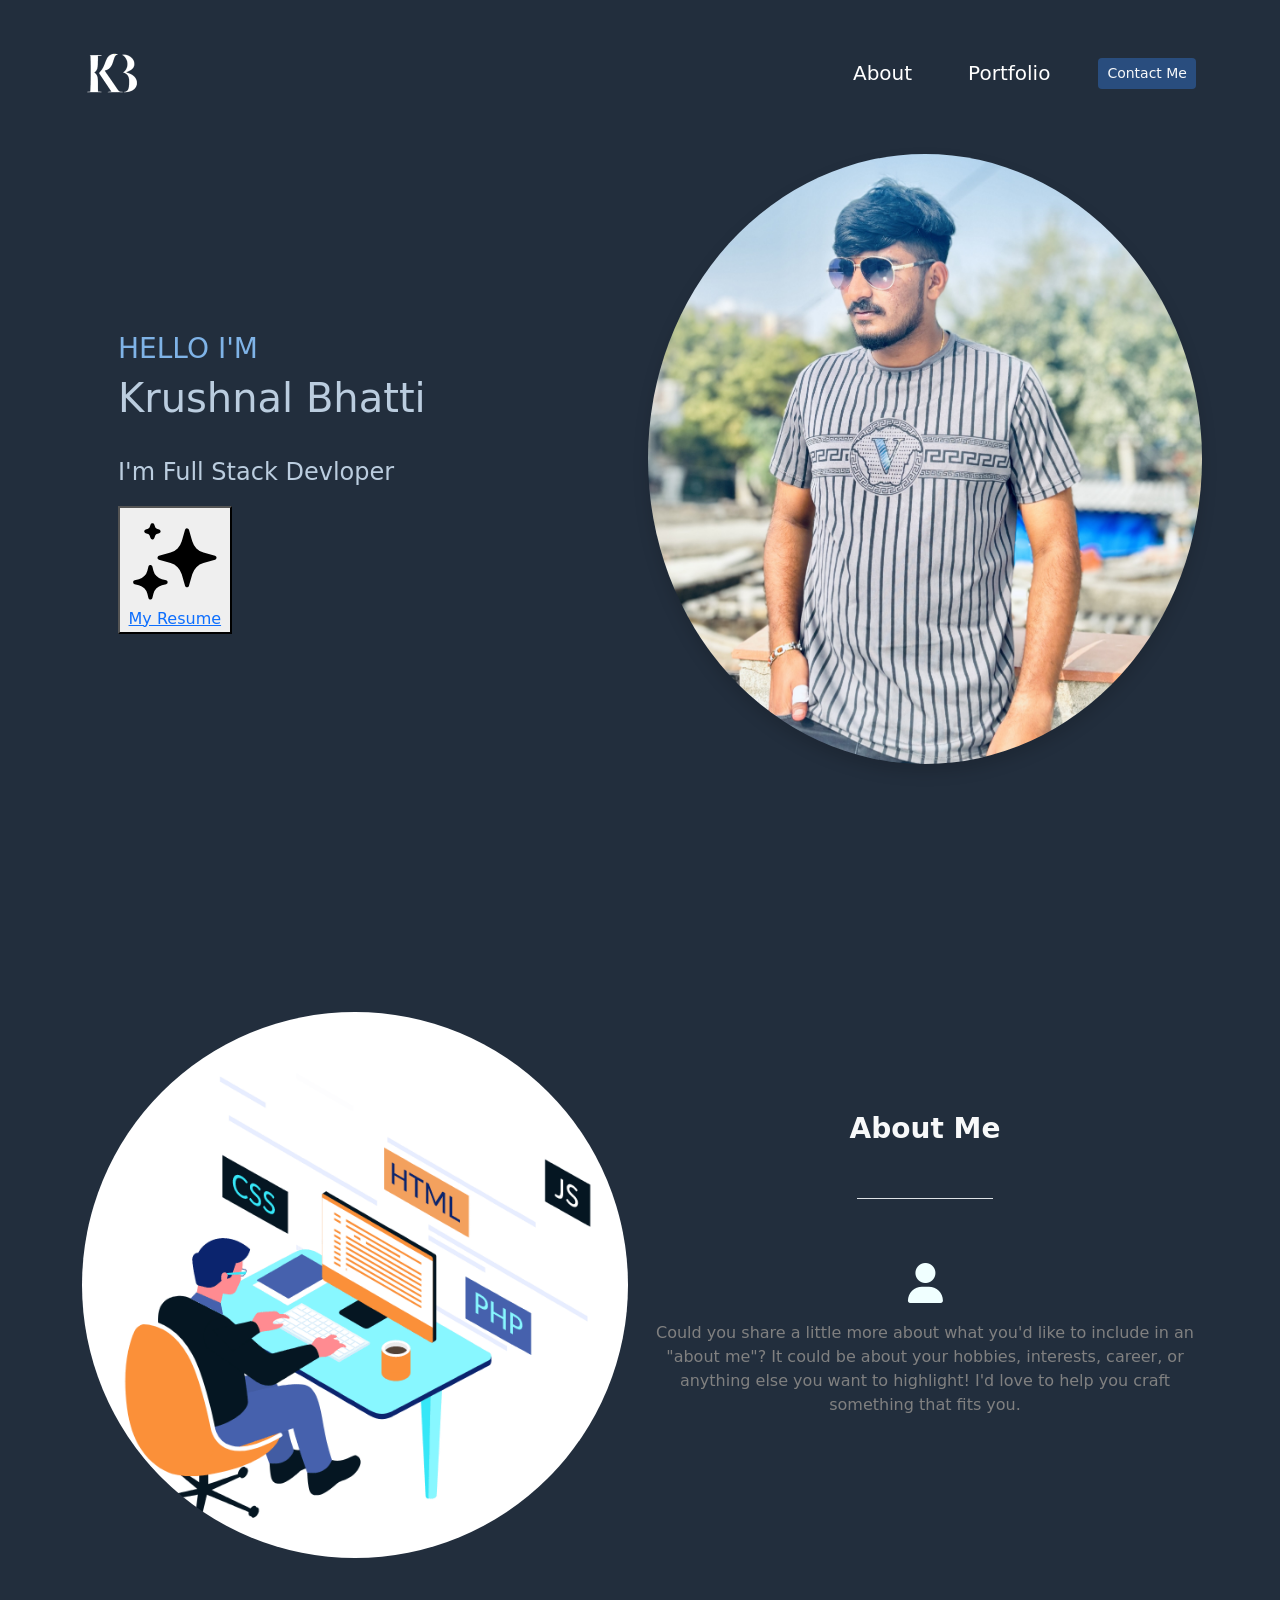
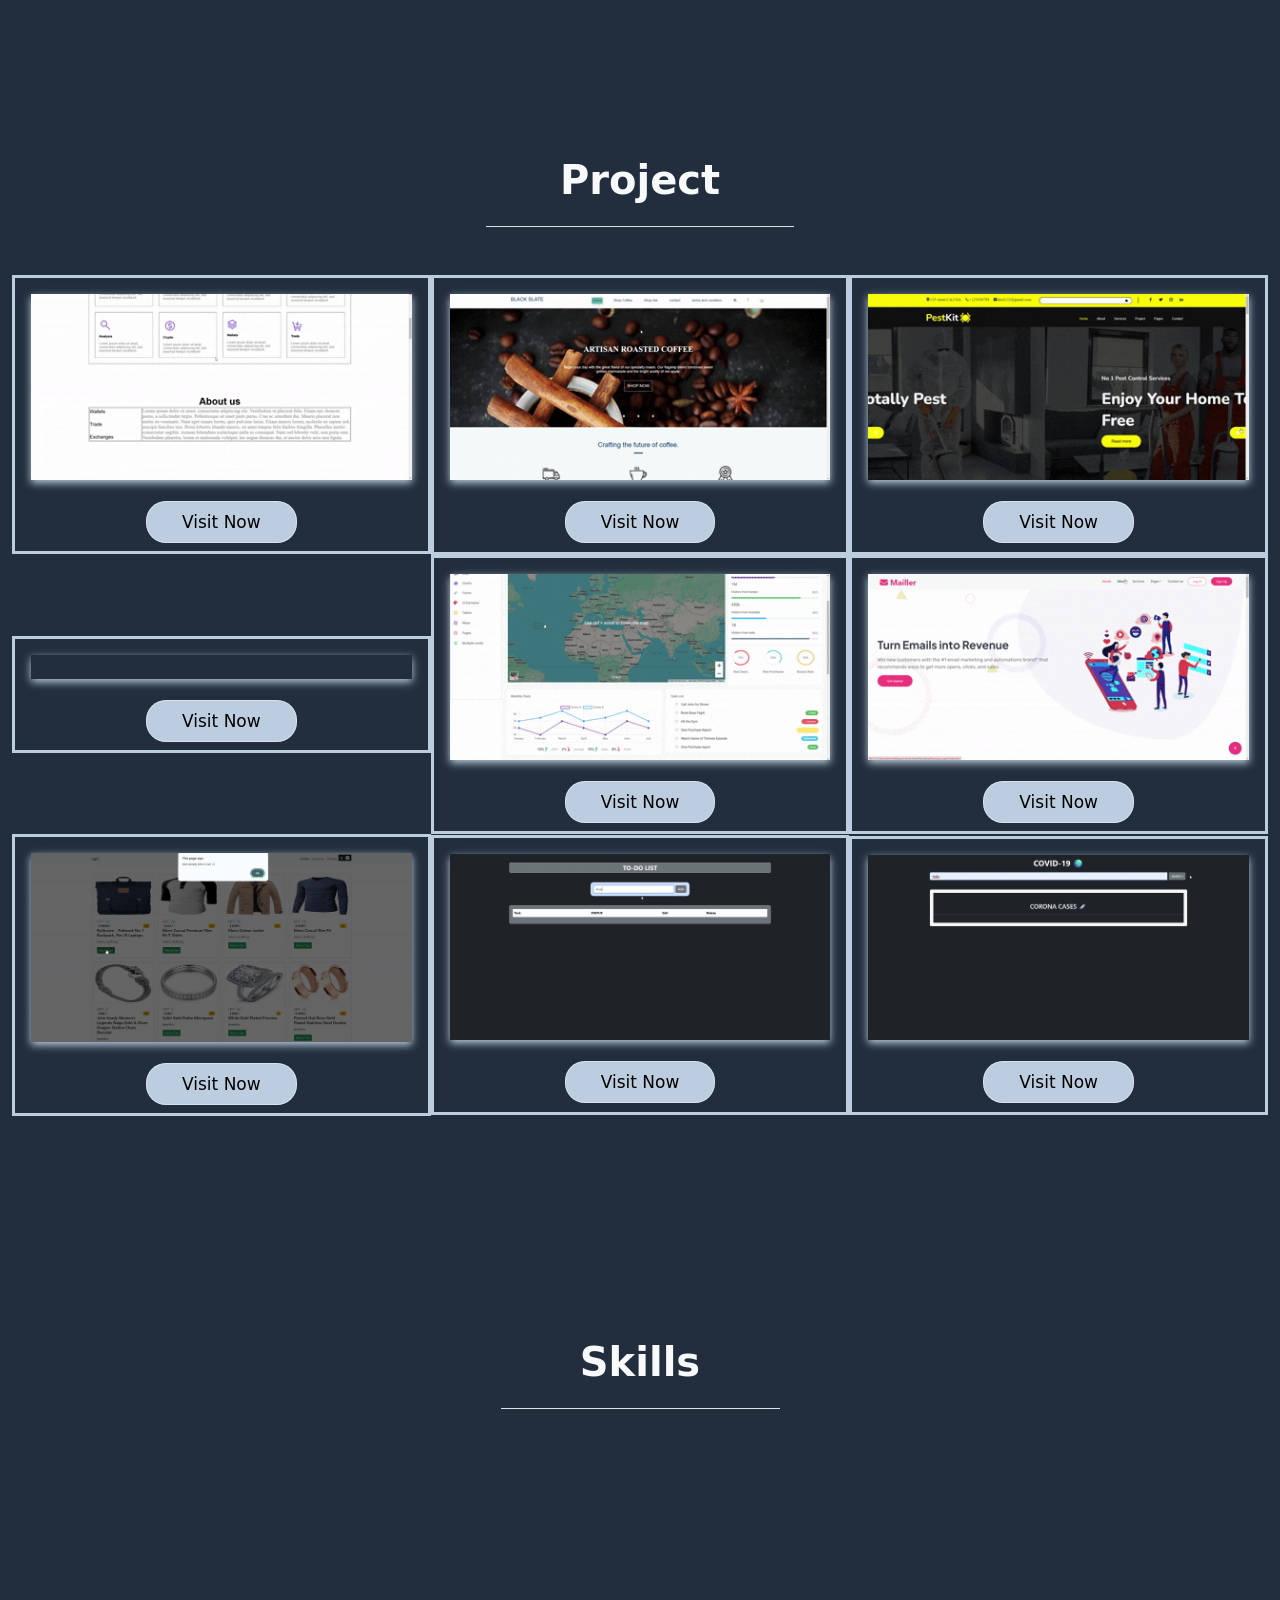
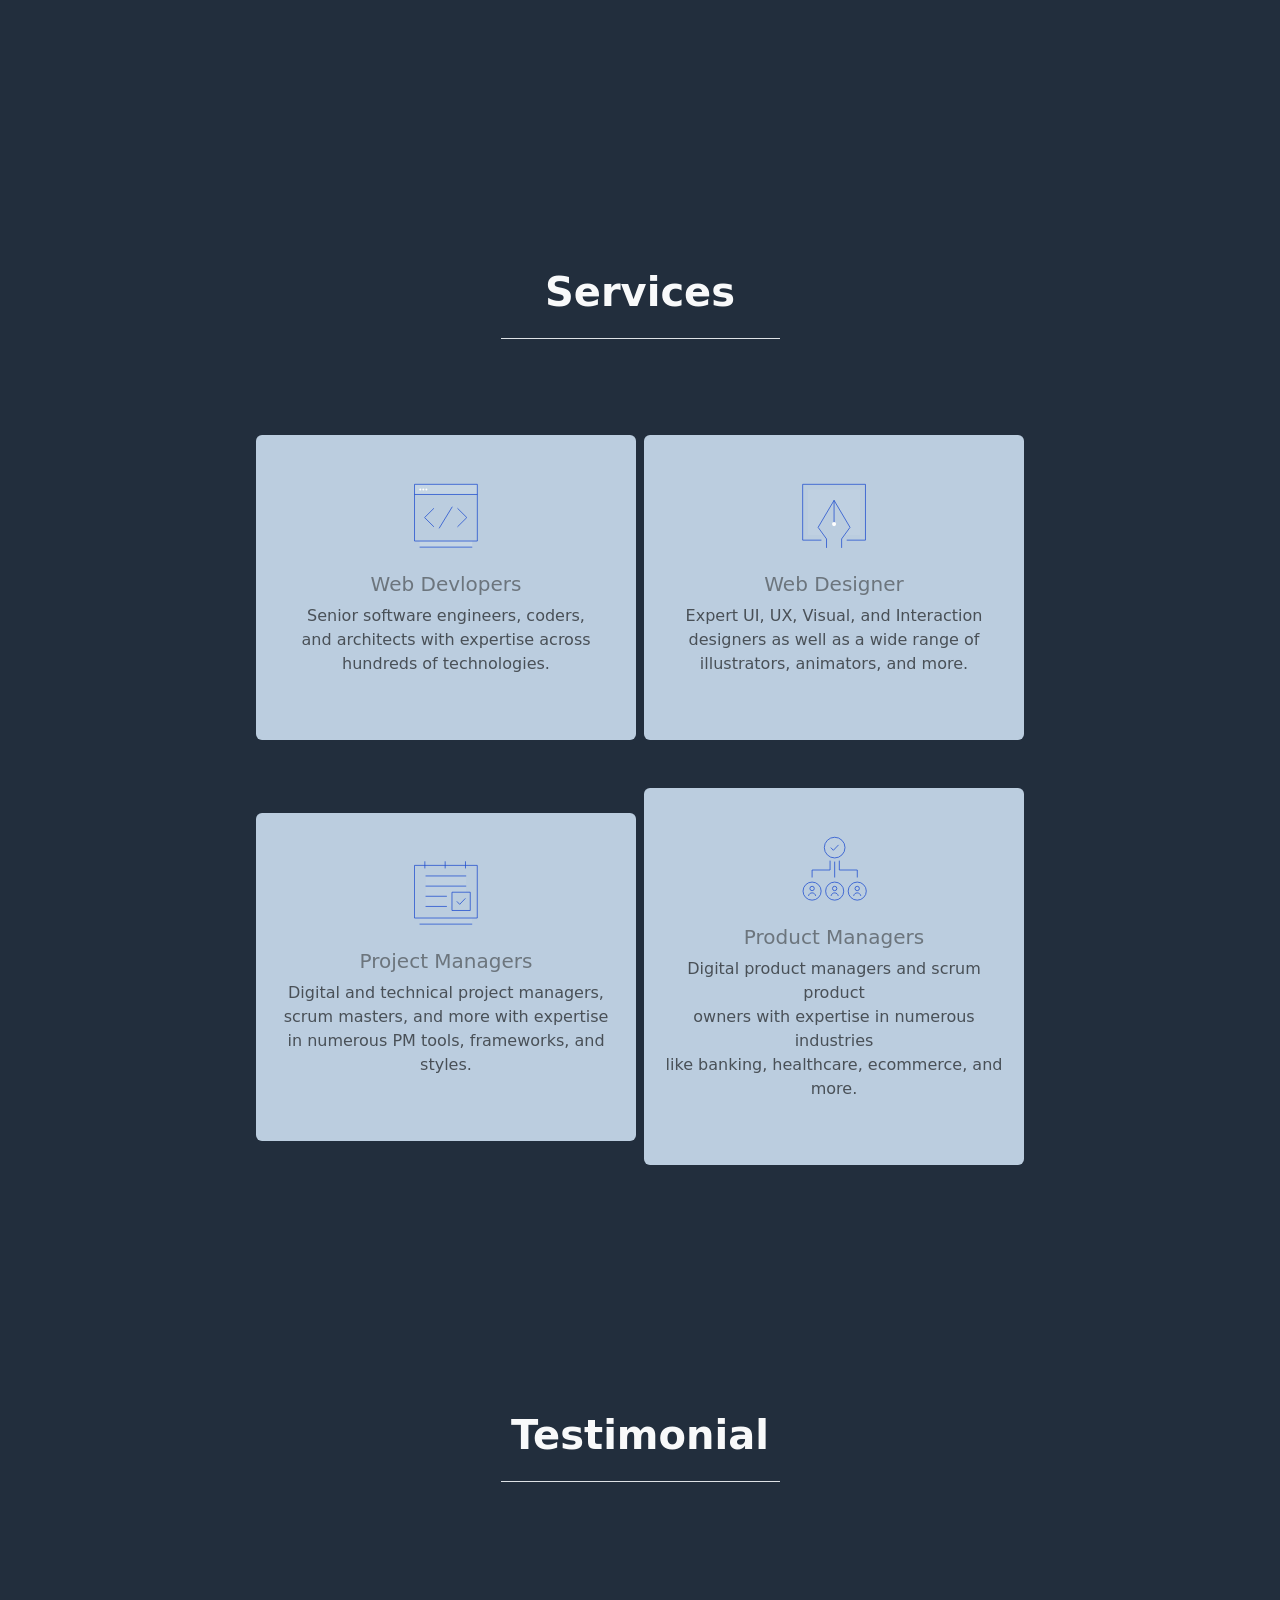
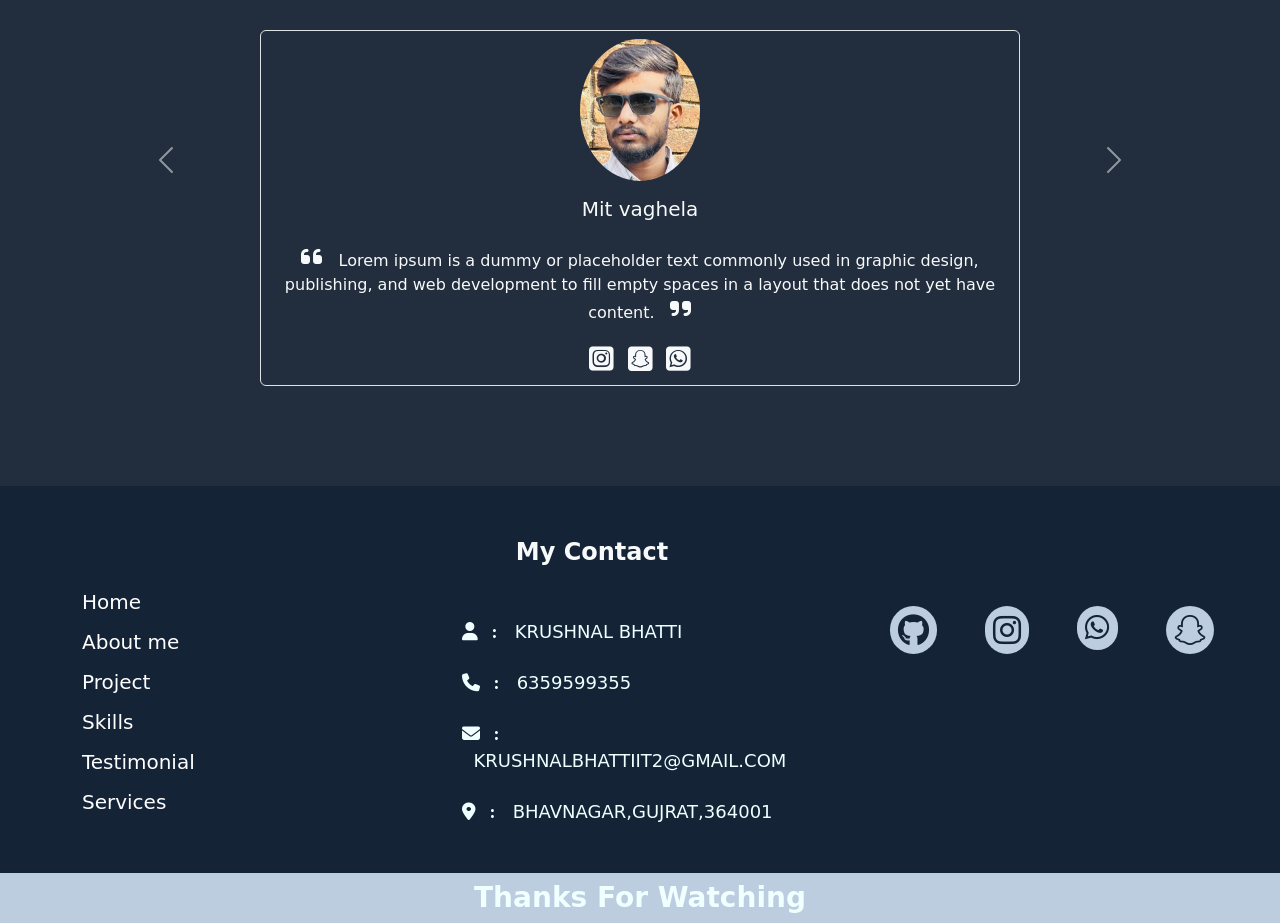
==== commit 28dece0a: "Add files via upload" ====
--- a/index.html
+++ b/index.html
@@ -12,15 +12,16 @@
     crossorigin="anonymous" referrerpolicy="no-referrer" />
   <link rel="stylesheet" type="text/css" href="//cdn.jsdelivr.net/npm/slick-carousel@1.8.1/slick/slick.css" />
   <link href="https://unpkg.com/aos@2.3.1/dist/aos.css" rel="stylesheet">
-  <link href="https://cdn.jsdelivr.net/npm/remixicon@4.5.0/fonts/remixicon.css" rel="stylesheet"/>
-   <link rel="icon" type="image/x-icon" href="photos/logoicon.png">
+  <link href="https://cdn.jsdelivr.net/npm/remixicon@4.5.0/fonts/remixicon.css" rel="stylesheet" />
+  <link rel="icon" type="image/x-icon" href="photos/logoicon.png">
 </head>
 
 <body style="background-color: #222e3d; color: azure; overflow-x: hidden;">
   <header>
     <nav class="navbar navbar-expand-lg position-relative z-3">
       <div class="container-fluid ">
-        <a class="navbar-brand  " href="#"><img src="photos/logo.png " loading="lazy" alt="" data-aos="zoom-in-right" data-aos-duration="800"></a>
+        <a class="navbar-brand  " href="#"><img src="photos/logo.png " loading="lazy" alt="" data-aos="zoom-in-right"
+            data-aos-duration="800"></a>
         <button class="navbar-toggler" type="button" data-bs-toggle="collapse" data-bs-target="#navbarNav"
           aria-controls="navbarNav" aria-expanded="false" aria-label="Toggle navigation">
           <span class="navbar-toggler-icon"></span>
@@ -33,8 +34,8 @@
             <li class="nav-item p-3 ps-4" data-aos="zoom-in-left" data-aos-duration="800">
               <a class="nav-link" href="#">Portfolio</a>
             </li>
-           
-            <li class="nav-item p-4"data-aos="zoom-in-left " data-aos-duration="800">
+
+            <li class="nav-item p-4" data-aos="zoom-in-left " data-aos-duration="800">
               <a href="#login" class="btn  btn-sm text-light " data-bs-toggle="modal"
                 style="background-color: #3168b48c; ;">Contact Me</a>
             </li>
@@ -101,25 +102,44 @@
 
   <div class="container-fluid position-relative overflow-hiden">
 
-    <video  height="1200px" class="position-absolute top-70 start-50 translate-middle "
-      style="margin-top: 190px; " muted=""  autoplay="" loop="">
+    <video height="1200px" class="position-absolute top-70 start-50 translate-middle " style="margin-top: 190px; "
+      muted="" autoplay="" loop="">
       <source src="animation - Trim - Trim.mp4" type="video/mp4" loading="lazy">
       <source src="animation - Trim - Trim.mp4" type="video/ogg" loading="lazy">
     </video>
-  
+
   </div>
   <div class="container  ">
-    <div class="row row-cols-xs-1 row-cols-sm-1 row-cols-md-2 row-cols-lg-2 position-relative justify-content-center align-items-center">
-      <div class="col-lg-6 col-md-12 col-sm-12 col-xs-12 col-12  border-danger border-2 p-5 align-items-center position-about justify-content-center "  data-aos="fade-up-right" data-aos-duration="1500">
-          <h3 class="" style="color:  rgb(127, 179, 231)  ;">HELLO I'M</h3>
+    <div
+      class="row row-cols-xs-1 row-cols-sm-1 row-cols-md-2 row-cols-lg-2 position-relative justify-content-center align-items-center">
+      <div
+        class="col-lg-6 col-md-12 col-sm-12 col-xs-12 col-12  border-danger border-2 p-5 align-items-center position-about justify-content-center "
+        data-aos="fade-up-right" data-aos-duration="1500">
+        <h3 class="" style="color:  rgb(127, 179, 231)  ;">HELLO I'M</h3>
         <div class="cssanimation hu__hu__   border-2 justify-content-center ">
           <h1 class="pb-4" style="color: rgb(187 205 223);">Krushnal Bhatti</h1>
         </div>
         <p class="fs-4" style="color: rgb(187 205 223);">I'm Full Stack Devloper</p>
-       <a href="Krushnal Resume.pdf" class="text-white border p-1 text-decoration-none rounded Resume">My Resume</a>
-      </div>
-      <div class="col-lg-6 col-md-12 col-sm-12    col-xs-12 col-12 border-danger border-2 p-2 mb-5 " data-aos="fade-up-left" data-aos-duration="1500">
-        <img src="photos/my2.jpeg" loading="lazy" alt="" class="img-fluid  my-img h-100 w-100 photo   rounded-circle  shadow ;" ;>
+        <button class="button">
+          <div class="dots_border"></div>
+          <svg xmlns="http://www.w3.org/2000/svg" fill="none" viewBox="0 0 24 24" class="sparkle">
+            <path class="path" stroke-linejoin="round" stroke-linecap="round" stroke="black" fill="black"
+              d="M14.187 8.096L15 5.25L15.813 8.096C16.0231 8.83114 16.4171 9.50062 16.9577 10.0413C17.4984 10.5819 18.1679 10.9759 18.903 11.186L21.75 12L18.904 12.813C18.1689 13.0231 17.4994 13.4171 16.9587 13.9577C16.4181 14.4984 16.0241 15.1679 15.814 15.903L15 18.75L14.187 15.904C13.9769 15.1689 13.5829 14.4994 13.0423 13.9587C12.5016 13.4181 11.8321 13.0241 11.097 12.814L8.25 12L11.096 11.187C11.8311 10.9769 12.5006 10.5829 13.0413 10.0423C13.5819 9.50162 13.9759 8.83214 14.186 8.097L14.187 8.096Z">
+            </path>
+            <path class="path" stroke-linejoin="round" stroke-linecap="round" stroke="black" fill="black"
+              d="M6 14.25L5.741 15.285C5.59267 15.8785 5.28579 16.4206 4.85319 16.8532C4.42059 17.2858 3.87853 17.5927 3.285 17.741L2.25 18L3.285 18.259C3.87853 18.4073 4.42059 18.7142 4.85319 19.1468C5.28579 19.5794 5.59267 20.1215 5.741 20.715L6 21.75L6.259 20.715C6.40725 20.1216 6.71398 19.5796 7.14639 19.147C7.5788 18.7144 8.12065 18.4075 8.714 18.259L9.75 18L8.714 17.741C8.12065 17.5925 7.5788 17.2856 7.14639 16.853C6.71398 16.4204 6.40725 15.8784 6.259 15.285L6 14.25Z">
+            </path>
+            <path class="path" stroke-linejoin="round" stroke-linecap="round" stroke="black" fill="black"
+              d="M6.5 4L6.303 4.5915C6.24777 4.75718 6.15472 4.90774 6.03123 5.03123C5.90774 5.15472 5.75718 5.24777 5.5915 5.303L5 5.5L5.5915 5.697C5.75718 5.75223 5.90774 5.84528 6.03123 5.96877C6.15472 6.09226 6.24777 6.24282 6.303 6.4085L6.5 7L6.697 6.4085C6.75223 6.24282 6.84528 6.09226 6.96877 5.96877C7.09226 5.84528 7.24282 5.75223 7.4085 5.697L8 5.5L7.4085 5.303C7.24282 5.24777 7.09226 5.15472 6.96877 5.03123C6.84528 4.90774 6.75223 4.75718 6.697 4.5915L6.5 4Z">
+            </path>
+          </svg>
+          <span class="text_button"><a href="Krushnal Resume.pdf" class="none">My Resume</a></span>
+        </button>
+      </div>
+      <div class="col-lg-6 col-md-12 col-sm-12    col-xs-12 col-12 border-danger border-2 p-2 mb-5 "
+        data-aos="fade-up-left" data-aos-duration="1500">
+        <img src="photos/my2.jpeg" loading="lazy" alt=""
+          class="img-fluid  my-img h-100 w-100 photo   rounded-circle  shadow ;" ;>
       </div>
     </div>
   </div>
@@ -130,10 +150,10 @@
   <section>
     <div class="container mt-5 pt-5">
       <div class="row">
-        <div class="col-lg-6 mt-5 pt-5" data-aos="fade-right" data-aos-duration="1000" >
-          <img src="photos/gif.gif" alt="" class="w-100 h-70 img-fluid rounded-circle  "> 
-        </div>
-        <div class="col-lg-6 mt-5 pt-5"data-aos="fade-left" data-aos-duration="1000">
+        <div class="col-lg-6 mt-5 pt-5" data-aos="fade-right" data-aos-duration="1000">
+          <img src="photos/gif.gif" alt="" class="w-100 h-70 img-fluid rounded-circle  ">
+        </div>
+        <div class="col-lg-6 mt-5 pt-5" data-aos="fade-left" data-aos-duration="1000">
           <div class="text-center text-light fs-3 fw-bold mt-5 pt-5 pb-5">About Me</div>
           <p class="w-25 border-bottom mb-5 m-auto"></p>
           <div class="text-center p-3">
@@ -146,173 +166,196 @@
             that fits you.</p>
           <br>
         </div>
-      </div> 
+      </div>
     </div>
   </section>
 
 
   <section>
     <div class="container-fluid mt-5 p-4 pt-5">
-      <div class="text-center text-light fs-1 fw-bold mt-5 pt-5 pb-3 " data-aos="fade-down" data-aos-duration="2000">Project</div>
+      <div class="text-center text-light fs-1 fw-bold mt-5 pt-5 pb-3 " data-aos="fade-down" data-aos-duration="2000">
+        Project</div>
       <p class="w-25 border-bottom mb-5 m-auto"></p>
-      <div class="row justify-content-center align-items-center"> 
-        <div class="col-lg-4    p-3  text-center " style="border:3px solid  rgb(187 205 223)" data-aos="zoom-out-up"data-aos-duration="1500">
+      <div class="row justify-content-center align-items-center">
+        <div class="col-lg-4    p-3  text-center " style="border:3px solid  rgb(187 205 223)" data-aos="zoom-out-up"
+          data-aos-duration="1500">
           <div class=" margin" style="box-shadow: rgb(187 205 223) 0px 3px 8px !important; ">
-          <img src="video/reco-1.gif" alt="" class="img-fluid w-100 ">
+            <img src="video/reco-1.gif" alt="" class="img-fluid w-100 ">
           </div>
           <a href="https://crypto-m5-i1vh.vercel.app/" class="open"> Visit Now</a>
         </div>
-        <div class="col-lg-4   p-3 text-center "style="border:3px solid  rgb(187 205 223);"  data-aos="zoom-out-up"data-aos="flip-up">
+        <div class="col-lg-4   p-3 text-center " style="border:3px solid  rgb(187 205 223);" data-aos="zoom-out-up"
+          data-aos="flip-up">
           <div class="  margin " style="box-shadow:  rgb(187 205 223) 0px 3px 8px !important;">
             <img src="video/reco-2.gif" alt="" class="img-fluid w-100">
           </div>
           <a href="https://adminator-nu2f.vercel.app/" class="open"> Visit Now</a>
         </div>
-        <div class="col-lg-4   p-3 text-center"  style="border:3px solid  rgb(187 205 223);"data-aos="zoom-out-up"data-aos-duration="1500">
+        <div class="col-lg-4   p-3 text-center" style="border:3px solid  rgb(187 205 223);" data-aos="zoom-out-up"
+          data-aos-duration="1500">
           <div class="  margin " style="box-shadow: rgb(187 205 223) 0px 3px 8px !important;">
             <img src="video/reco-3.gif" alt="" class="img-fluid w-100">
           </div>
           <a href="https://pestkit2.vercel.app/" class="open"> Visit Now</a>
         </div>
-        <div class="col-lg-4   p-3 text-center" style="border:3px solid  rgb(187 205 223);" data-aos="zoom-out-up"data-aos-duration="1500">
+        <div class="col-lg-4   p-3 text-center" style="border:3px solid  rgb(187 205 223);" data-aos="zoom-out-up"
+          data-aos-duration="1500">
           <div class="  margin" style="box-shadow:  rgb(187 205 223) 0px 3px 8px !important;">
             <img src="video/reco-4.gif" alt="" class="img-fluid w-100">
           </div>
           <a href="https://min-width-project.vercel.app/  " class="open"> Visit Now</a>
         </div>
-        <div class="col-lg-4   p-3 text-center" style="border:3px solid  rgb(187 205 223);" data-aos="zoom-out-up"data-aos-duration="1500">
+        <div class="col-lg-4   p-3 text-center" style="border:3px solid  rgb(187 205 223);" data-aos="zoom-out-up"
+          data-aos-duration="1500">
           <div class="  margin" style="box-shadow:  rgb(187 205 223) 0px 3px 8px !important;">
             <img src="video/reco-5.gif" alt="" class="img-fluid w-100">
           </div>
           <a href="https://adminator-fizn1oyvx-krushnal-2101s-projects.vercel.app/" class="open"> Visit Now</a>
         </div>
-        <div class="col-lg-4   p-3 text-center" style="border:3px solid  rgb(187 205 223);" data-aos="zoom-out-up"data-aos-duration="1500">
+        <div class="col-lg-4   p-3 text-center" style="border:3px solid  rgb(187 205 223);" data-aos="zoom-out-up"
+          data-aos-duration="1500">
           <div class="  margin" style="box-shadow: rgb(187 205 223) 0px 3px 8px !important;">
             <img src="video/reco-6.gif" alt="" class="img-fluid w-100">
           </div>
           <a href="https://bootstrap-project-silk.vercel.app/" class="open"> Visit Now</a>
         </div>
-        <div class="col-lg-4   p-3 text-center" style="border:3px solid  rgb(187 205 223);" data-aos="zoom-out-up"data-aos-duration="1500">
+        <div class="col-lg-4   p-3 text-center" style="border:3px solid  rgb(187 205 223);" data-aos="zoom-out-up"
+          data-aos-duration="1500">
           <div class="  margin" style="box-shadow: rgb(187 205 223) 0px 3px 8px !important;">
             <img src="video/reco-7.gif" alt="" class="img-fluid w-100">
           </div>
           <a href="https://cart-z2wr.vercel.app/" class="open"> Visit Now</a>
         </div>
-        <div class="col-lg-4   p-3 text-center" style="border:3px solid  rgb(187 205 223);" data-aos="zoom-out-up"data-aos-duration="1500">
+        <div class="col-lg-4   p-3 text-center" style="border:3px solid  rgb(187 205 223);" data-aos="zoom-out-up"
+          data-aos-duration="1500">
           <div class="  margin" style="box-shadow: rgb(187 205 223) 0px 3px 8px !important;">
             <img src="video/reco-8.gif" alt="" class="img-fluid w-100">
           </div>
           <a href="https://to-do-ten-ebon.vercel.app/" class="open"> Visit Now</a>
         </div>
-        <div class="col-lg-4   p-3 text-center" style="border:3px solid  rgb(187 205 223);" data-aos="zoom-out-up"data-aos-duration="1500">
+        <div class="col-lg-4   p-3 text-center" style="border:3px solid  rgb(187 205 223);" data-aos="zoom-out-up"
+          data-aos-duration="1500">
           <div class="  margin" style="box-shadow: rgb(187 205 223) 0px 3px 8px !important;">
             <img src="video/reco-9.gif" alt="" class="img-fluid w-100">
           </div>
           <a href="https://coro-tawny.vercel.app/" class="open"> Visit Now</a>
         </div>
       </div>
-    </div>  
+    </div>
   </section>
 
 
   <section>
     <div class="container mt-5 pt-5 pb-5 ">
-      <div class="text-center text-light fs-1 fw-bold mt-5 pt-5 pb-3 " data-aos="fade-down" data-aos-duration="3000">Skills</div>
+      <div class="text-center text-light fs-1 fw-bold mt-5 pt-5 pb-3 " data-aos="fade-down" data-aos-duration="3000">
+        Skills</div>
       <p class="w-25 border-bottom mb-5 m-auto"></p>
-      <div class="container  skill " style=" border-radius: 20px; background-color: rgb(187 205 223) !important;"  data-aos="flip-up" data-aos-duration="1500">
-      <div class="row p-3 d-flex justify-content-center align-items-center">
-        <div class="col-lg-2 p-3 text-center ">
-         <img src="photos/icons8-html-50.png" alt="" class="fs-4">
-          <h4 class="pe-3 text-dark">HTML</h4>
-        </div>
-        <div class="col-lg-2 p-3 text-center">
-        <img src="photos/icons8-css-64.png" alt="">
-          <h4 class="pe-3 text-dark">CSS</h4>
-        </div>
-        <div class="col-lg-2 p-3 text-center">
-      <img src="photos/icons8-jquery-50.png" alt="">
-          <h4 class="pe-3 text-dark">JQUERY</h4>
-        </div>
-        <div class="col-lg-2 p-3 text-center">
-         <img src="photos/icons8-bootstrap-50.png" alt="">
-          <h4 class="ps-1 text-dark">BOOLSTRAP</h4>
-        </div>
-        <div class="col-lg-2 p-3 text-center">
-         <img src="photos/icon8.png" alt="" style="width: 45px;">
-          <h4 class="ps-1 text-dark">c++</h4>
-        </div>
-        <div class="col-lg-2 p-3 text-center">
-        <img src="photos/javascript-icon-md.png" style="width: 45px;" alt="">
-          <h4 class="ps-1 text-dark">JAVASCRIPT</h4>
-        </div>
-      </div>
-    </div>
+      <div class="container  skill " style=" border-radius: 20px; background-color: rgb(187 205 223) !important;"
+        data-aos="flip-up" data-aos-duration="1500">
+        <div class="row p-3 d-flex justify-content-center align-items-center">
+          <div class="col-lg-2 p-3 text-center ">
+            <img src="photos/icons8-html-50.png" alt="" class="fs-4">
+            <h4 class="pe-3 text-dark">HTML</h4>
+          </div>
+          <div class="col-lg-2 p-3 text-center">
+            <img src="photos/icons8-css-64.png" alt="">
+            <h4 class="pe-3 text-dark">CSS</h4>
+          </div>
+          <div class="col-lg-2 p-3 text-center">
+            <img src="photos/icons8-jquery-50.png" alt="">
+            <h4 class="pe-3 text-dark">JQUERY</h4>
+          </div>
+          <div class="col-lg-2 p-3 text-center">
+            <img src="photos/icons8-bootstrap-50.png" alt="">
+            <h4 class="ps-1 text-dark">BOOLSTRAP</h4>
+          </div>
+          <div class="col-lg-2 p-3 text-center">
+            <img src="photos/icon8.png" alt="" style="width: 45px;">
+            <h4 class="ps-1 text-dark">c++</h4>
+          </div>
+          <div class="col-lg-2 p-3 text-center">
+            <img src="photos/javascript-icon-md.png" style="width: 45px;" alt="">
+            <h4 class="ps-1 text-dark">JAVASCRIPT</h4>
+          </div>
+        </div>
+      </div>
     </div>
   </section>
 
   <section>
     <div class="container mt-5 pt-5 pb-5">
-      <div class="text-center text-light fs-1 fw-bold mt-5 pt-5 pb-3 " data-aos="fade-down" data-aos-duration="2000">Services</div>
+      <div class="text-center text-light fs-1 fw-bold mt-5 pt-5 pb-3 " data-aos="fade-down" data-aos-duration="2000">
+        Services</div>
       <p class="w-25 border-bottom mb-5 m-auto"></p>
       <div class="row justify-content-center align-items-center">
-        <div class="col-lg-4 col-md-6 col-sm-12 mt-5 pt-5 me-2 text-center rounded pb-5" style="background-color: rgb(187 205 223) !important;" data-aos="zoom-out-right" data-aos-duration="1500">
-             <div class="text-img ">
-              <img src="photos/img-2.svg" alt="img-fluid"  >
-              <h5 class="pt-4 text-secondary ">Web Devlopers</h5>
-             </div>
-            <p class="text-light-emphasis ">
-              Senior software engineers, coders, <br> and architects with expertise across <br> hundreds of technologies.
-            </p>
-      </div>
-        <div class="col-lg-4 col-md-6 col-sm-12 mt-5 pt-5  text-center rounded pb-5" style="background-color: rgb(187 205 223) !important;" data-aos="zoom-out-left" data-aos-duration="1500">
-             <div class="text-img ">
-              <img src="photos/img-1.svg" alt="img-fluid" class=" " >
-              <h5 class="pt-4 text-secondary ">Web Designer</h5>
-             </div>
-            <p class="text-light-emphasis ">
-              Expert UI, UX, Visual, and Interaction <br> designers as well as a wide range of <br>illustrators, animators, and more.
-            </p>
-      </div>
-        <div class="col-lg-4 col-md-6 col-sm-12 mt-5 pt-5  text-center rounded pb-5" style="background-color: rgb(187 205 223) !important;" data-aos="zoom-out-right" data-aos-duration="1500">
-             <div class="text-img ">
-              <img src="photos/img-4.svg" alt="img-fluid" class="4 " >
-              <h5 class="pt-4 text-secondary ">Project Managers</h5>
-             </div>
-            <p class="text-light-emphasis ">
-              Digital and technical project managers,<br> scrum masters, and more with expertise <br> in numerous PM tools, frameworks, and styles.
-            </p>
-      </div>
-        <div class="col-lg-4 col-md-6 col-sm-12 mt-5 pt-5 ms-2 text-center rounded pb-5" style="background-color: rgb(187 205 223) !important;" data-aos="zoom-out-left" data-aos-duration="1500">
-             <div class="text-img ">
-              <img src="photos/img-5.svg" alt="img-fluid" class=" " >
-              <h5 class="pt-4 text-secondary ">Product Managers</h5>
-             </div>
-            <p class="text-light-emphasis ">
-              Digital product managers and scrum product <br> owners with expertise in numerous industries <br> like banking, healthcare, ecommerce, and more.
-            </p>
-      </div>
-      
-    </div>
+        <div class="col-lg-4 col-md-6 col-sm-12 mt-5 pt-5 me-2 text-center rounded pb-5"
+          style="background-color: rgb(187 205 223) !important;" data-aos="zoom-out-right" data-aos-duration="1500">
+          <div class="text-img ">
+            <img src="photos/img-2.svg" alt="img-fluid">
+            <h5 class="pt-4 text-secondary ">Web Devlopers</h5>
+          </div>
+          <p class="text-light-emphasis ">
+            Senior software engineers, coders, <br> and architects with expertise across <br> hundreds of technologies.
+          </p>
+        </div>
+        <div class="col-lg-4 col-md-6 col-sm-12 mt-5 pt-5  text-center rounded pb-5"
+          style="background-color: rgb(187 205 223) !important;" data-aos="zoom-out-left" data-aos-duration="1500">
+          <div class="text-img ">
+            <img src="photos/img-1.svg" alt="img-fluid" class=" ">
+            <h5 class="pt-4 text-secondary ">Web Designer</h5>
+          </div>
+          <p class="text-light-emphasis ">
+            Expert UI, UX, Visual, and Interaction <br> designers as well as a wide range of <br>illustrators,
+            animators, and more.
+          </p>
+        </div>
+        <div class="col-lg-4 col-md-6 col-sm-12 mt-5 pt-5  text-center rounded pb-5"
+          style="background-color: rgb(187 205 223) !important;" data-aos="zoom-out-right" data-aos-duration="1500">
+          <div class="text-img ">
+            <img src="photos/img-4.svg" alt="img-fluid" class="4 ">
+            <h5 class="pt-4 text-secondary ">Project Managers</h5>
+          </div>
+          <p class="text-light-emphasis ">
+            Digital and technical project managers,<br> scrum masters, and more with expertise <br> in numerous PM
+            tools, frameworks, and styles.
+          </p>
+        </div>
+        <div class="col-lg-4 col-md-6 col-sm-12 mt-5 pt-5 ms-2 text-center rounded pb-5"
+          style="background-color: rgb(187 205 223) !important;" data-aos="zoom-out-left" data-aos-duration="1500">
+          <div class="text-img ">
+            <img src="photos/img-5.svg" alt="img-fluid" class=" ">
+            <h5 class="pt-4 text-secondary ">Product Managers</h5>
+          </div>
+          <p class="text-light-emphasis ">
+            Digital product managers and scrum product <br> owners with expertise in numerous industries <br> like
+            banking, healthcare, ecommerce, and more.
+          </p>
+        </div>
+
+      </div>
   </section>
-  
+
 
   <section>
     <div class="container mt-5 pt-5 pb-5 ">
-      <div class="text-center text-light fs-1 fw-bold mt-5 pt-5 pb-3" data-aos="fade-down" data-aos-duration="1000">Testimonial</div>
+      <div class="text-center text-light fs-1 fw-bold mt-5 pt-5 pb-3" data-aos="fade-down" data-aos-duration="1000">
+        Testimonial</div>
       <p class="w-25 border-bottom mb-5 m-auto"></p>
       <div id="carouselExampleFade" class="carousel slide carousel">
         <div class="carousel-inner">
           <div class="carousel-item active">
             <div class="row g-4 mt-5 pt-5 justify-content-center align-items-center">
-              <div class="col-sm-6 col-md-8 col-lg-8 border  text-light  p-2 rounded m-1"  data-aos="fade-up"
-              data-aos-anchor-placement="center-center" data-aos-duration="800">
+              <div class="col-sm-6 col-md-8 col-lg-8 border  text-light  p-2 rounded m-1" data-aos="fade-up"
+                data-aos-anchor-placement="center-center" data-aos-duration="800">
                 <div class="text-center  ">
 
-                  <img src="photos/mit.jpg"loading="lazy" alt="" width="120px" class=" img-fluid rounded-circle ">
+                  <img src="photos/mit.jpg" loading="lazy" alt="" width="120px" class=" img-fluid rounded-circle ">
                   <h5 class="p-3 ">Mit vaghela</h5>
-                  <p><i class="fa-solid fa-quote-left fs-4"></i> &nbsp; Lorem ipsum is a dummy or placeholder text commonly used in graphic design,
+                  <p><i class="fa-solid fa-quote-left fs-4"></i> &nbsp; Lorem ipsum is a dummy or placeholder text
+                    commonly used in graphic design,
                     publishing, and web
-                    development to fill empty spaces in a layout that does not yet have content. &nbsp; <i class="fa-solid fa-quote-right fs-4"></i></p>
+                    development to fill empty spaces in a layout that does not yet have content. &nbsp; <i
+                      class="fa-solid fa-quote-right fs-4"></i></p>
                   <i class="fa-brands fa-square-instagram m-1  fs-3"></i>
                   <i class="fa-brands fa-square-snapchat  m-1 fs-3"></i>
                   <i class="fa-brands fa-square-whatsapp  m-1 fs-3"></i>
@@ -322,14 +365,16 @@
           </div>
           <div class="carousel-item">
             <div class="row g-4 mt-5 pt-5 justify-content-center align-items-center">
-              <div class="col-sm-6 col-md-8 col-lg-8 border  text-light p-2 rounded m-1"  data-aos="fade-up"
-              data-aos-anchor-placement="center-center" data-aos-duration="800">
+              <div class="col-sm-6 col-md-8 col-lg-8 border  text-light p-2 rounded m-1" data-aos="fade-up"
+                data-aos-anchor-placement="center-center" data-aos-duration="800">
                 <div class="text-center  ">
-                  <img src="photos/jay.jpg"loading="lazy" alt=""  width="120px" class=" img-fluid rounded-circle ">
+                  <img src="photos/jay.jpg" loading="lazy" alt="" width="120px" class=" img-fluid rounded-circle ">
                   <h5 class="p-3 ">Jay Parmar</h5>
-                  <p><i class="fa-solid fa-quote-left fs-4"></i> &nbsp; Lorem ipsum is a dummy or placeholder text commonly used in graphic design,
+                  <p><i class="fa-solid fa-quote-left fs-4"></i> &nbsp; Lorem ipsum is a dummy or placeholder text
+                    commonly used in graphic design,
                     publishing, and web
-                    development to fill empty spaces in a layout that does not yet have content. &nbsp; <i class="fa-solid fa-quote-right fs-4"></i></p>
+                    development to fill empty spaces in a layout that does not yet have content. &nbsp; <i
+                      class="fa-solid fa-quote-right fs-4"></i></p>
                   <i class="fa-brands fa-square-instagram m-1  fs-3"></i>
                   <i class="fa-brands fa-square-snapchat  m-1 fs-3"></i>
                   <i class="fa-brands fa-square-whatsapp  m-1 fs-3"></i>
@@ -339,14 +384,16 @@
           </div>
           <div class="carousel-item">
             <div class="row g-4 mt-5 pt-5 justify-content-center align-items-center">
-              <div class="col-sm-6  bordercol-md-8 col-lg-8 border  text-light p-2 rounded m-1 "  data-aos="fade-up"
-              data-aos-anchor-placement="center-center" data-aos-duration="800">
+              <div class="col-sm-6  bordercol-md-8 col-lg-8 border  text-light p-2 rounded m-1 " data-aos="fade-up"
+                data-aos-anchor-placement="center-center" data-aos-duration="800">
                 <div class="text-center  ">
                   <img src="photos/parth.jpg" alt="" width="120px" class=" img-fluid rounded-circle ">
                   <h5 class="p-3 ">Parth Barad</h5>
-                  <p><i class="fa-solid fa-quote-left fs-4"></i> &nbsp; Lorem ipsum is a dummy or placeholder text commonly used in graphic design,
+                  <p><i class="fa-solid fa-quote-left fs-4"></i> &nbsp; Lorem ipsum is a dummy or placeholder text
+                    commonly used in graphic design,
                     publishing, and web
-                    development to fill empty spaces in a layout that does not yet have content. &nbsp; <i class="fa-solid fa-quote-right fs-4"></i></p>
+                    development to fill empty spaces in a layout that does not yet have content. &nbsp; <i
+                      class="fa-solid fa-quote-right fs-4"></i></p>
                   <i class="fa-brands fa-square-instagram m-1  fs-3"></i>
                   <i class="fa-brands fa-square-snapchat  m-1 fs-3"></i>
                   <i class="fa-brands fa-square-whatsapp  m-1 fs-3"></i>
@@ -356,14 +403,16 @@
           </div>
           <div class="carousel-item">
             <div class="row g-4 mt-5 pt-5 justify-content-center align-items-center">
-              <div class="col-sm-6col-md-8 col-lg-8 border  text-light p-2 rounded m-1 "  data-aos="fade-up"
-              data-aos-anchor-placement="center-center" data-aos-duration="800">
+              <div class="col-sm-6col-md-8 col-lg-8 border  text-light p-2 rounded m-1 " data-aos="fade-up"
+                data-aos-anchor-placement="center-center" data-aos-duration="800">
                 <div class="text-center ">
                   <img src="photos/bholu.jpg" loading="lazy" alt="" width="120px" class=" img-fluid rounded-circle ">
-                  <h5 class="p-3 " >Kartik Bhatti</h5>
-                  <p><i class="fa-solid fa-quote-left fs-4"></i> &nbsp; Lorem ipsum is a dummy or placeholder text commonly used in graphic design,
+                  <h5 class="p-3 ">Kartik Bhatti</h5>
+                  <p><i class="fa-solid fa-quote-left fs-4"></i> &nbsp; Lorem ipsum is a dummy or placeholder text
+                    commonly used in graphic design,
                     publishing, and web
-                    development to fill empty spaces in a layout that does not yet have content. &nbsp; <i class="fa-solid fa-quote-right fs-4"></i></p>
+                    development to fill empty spaces in a layout that does not yet have content. &nbsp; <i
+                      class="fa-solid fa-quote-right fs-4"></i></p>
                   <i class="fa-brands fa-square-instagram m-1  fs-3"></i>
                   <i class="fa-brands fa-square-snapchat  m-1 fs-3"></i>
                   <i class="fa-brands fa-square-whatsapp  m-1 fs-3"></i>
@@ -373,14 +422,16 @@
           </div>
           <div class="carousel-item">
             <div class="row g-4 mt-5 pt-5 justify-content-center align-items-center">
-              <div class="col-sm-6 col-md-8 col-lg-8 border  text-light p-2 rounded m-1 "  data-aos="fade-up"
-              data-aos-anchor-placement="center-center" data-aos-duration="800">
+              <div class="col-sm-6 col-md-8 col-lg-8 border  text-light p-2 rounded m-1 " data-aos="fade-up"
+                data-aos-anchor-placement="center-center" data-aos-duration="800">
                 <div class="text-center k ">
-                  <img src="photos/parth.jpg" alt=""loading="lazy" width="120px" class=" img-fluid rounded-circle ">
-                  <h5 class="p-3 " >Tirth vaghela</h5>
-                  <p><i class="fa-solid fa-quote-left fs-4"></i> &nbsp; Lorem ipsum is a dummy or placeholder text commonly used in graphic design,
+                  <img src="photos/parth.jpg" alt="" loading="lazy" width="120px" class=" img-fluid rounded-circle ">
+                  <h5 class="p-3 ">Tirth vaghela</h5>
+                  <p><i class="fa-solid fa-quote-left fs-4"></i> &nbsp; Lorem ipsum is a dummy or placeholder text
+                    commonly used in graphic design,
                     publishing, and web
-                    development to fill empty spaces in a layout that does not yet have content. &nbsp; <i class="fa-solid fa-quote-right fs-4"></i></p>
+                    development to fill empty spaces in a layout that does not yet have content. &nbsp; <i
+                      class="fa-solid fa-quote-right fs-4"></i></p>
                   <i class="fa-brands fa-square-instagram m-1  fs-3"></i>
                   <i class="fa-brands fa-square-snapchat  m-1 fs-3"></i>
                   <i class="fa-brands fa-square-whatsapp  m-1 fs-3"></i>
@@ -390,14 +441,16 @@
           </div>
           <div class="carousel-item">
             <div class="row g-4 mt-5 pt-5 justify-content-center align-items-center">
-              <div class="col-sm-6 col-md-8 col-lg-8 border  text-light p-2 rounded m-1 "  data-aos="fade-up"
-              data-aos-anchor-placement="center-center" data-aos-duration="800">
+              <div class="col-sm-6 col-md-8 col-lg-8 border  text-light p-2 rounded m-1 " data-aos="fade-up"
+                data-aos-anchor-placement="center-center" data-aos-duration="800">
                 <div class="text-center  ">
-                  <img src="photos/parth.jpg" alt=""loading="lazy"   width="120px" class=" img-fluid rounded-circle ">
+                  <img src="photos/parth.jpg" alt="" loading="lazy" width="120px" class=" img-fluid rounded-circle ">
                   <h5 class="p-3 ">Amit Dabhi</h5>
-                  <p><i class="fa-solid fa-quote-left fs-4"></i> &nbsp; Lorem ipsum is a dummy or placeholder text commonly used in graphic design,
+                  <p><i class="fa-solid fa-quote-left fs-4"></i> &nbsp; Lorem ipsum is a dummy or placeholder text
+                    commonly used in graphic design,
                     publishing, and web
-                    development to fill empty spaces in a layout that does not yet have content. &nbsp; <i class="fa-solid fa-quote-right fs-4"></i></p>
+                    development to fill empty spaces in a layout that does not yet have content. &nbsp; <i
+                      class="fa-solid fa-quote-right fs-4"></i></p>
                   <i class="fa-brands fa-square-instagram m-1  fs-3"></i>
                   <i class="fa-brands fa-square-snapchat  m-1 fs-3"></i>
                   <i class="fa-brands fa-square-whatsapp  m-1 fs-3"></i>
@@ -425,42 +478,49 @@
         <div class="container-fluid mt-5 pt-5 pb-5" style="height: 100%; background-color: #152337 !important;">
           <div class="container">
             <div class="row">
-              <div class="col-lg-4"data-aos="zoom-in-right" data-aos-duration="1000" >
+              <div class="col-lg-4" data-aos="zoom-in-right" data-aos-duration="1000">
                 <div class="list mt-5 ">
                   <a href="">Home</a> <br>
                   <a href="">About me</a> <br>
                   <a href="">Project</a><br>
                   <a href="">Skills</a><br>
                   <a href="">Testimonial</br>
-                  <a href="">Services</a>
-                </div>
-              </div>
-              <div class="col-lg-4" data-aos="zoom-in"data-aos-duration="1000">
+                    <a href="">Services</a>
+                </div>
+              </div>
+              <div class="col-lg-4" data-aos="zoom-in" data-aos-duration="1000">
                 <div class="text-center text-light fs-4 fw-bold pe-5 me-5">My Contact </div>
-          
+
                 <div class="contact mt-5 ">
                   <div class="first  "><i class="fa-solid fa-user"> &nbsp; :</i> &nbsp;&nbsp;KRUSHNAL BHATTI</div>
                   <br>
                   <div class="first  "><i class="fa-solid fa-phone"> &nbsp; :</i> &nbsp;&nbsp;6359599355</div> <br>
                   <div class="first "><i class="fa-solid fa-envelope"> &nbsp; :</i>
-                    &nbsp;&nbsp;KRUSHNALBHATTIIT2@GMAIL.COM</div><b2> <br>
-                  <div class="first  "><i class="fa-solid fa-location-dot "> &nbsp; :</i>
-                    &nbsp;&nbsp;BHAVNAGAR,GUJRAT,364001</div>
-                </div>
-              </div>
-              <div class="col-lg-4 mt-5 pt-4  justify-content-center align-items-center new " data-aos="zoom-in-left" data-aos-duration="1000">
+                    &nbsp;&nbsp;KRUSHNALBHATTIIT2@GMAIL.COM</div>
+                  <b2> <br>
+                    <div class="first  "><i class="fa-solid fa-location-dot "> &nbsp; :</i>
+                      &nbsp;&nbsp;BHAVNAGAR,GUJRAT,364001</div>
+                </div>
+              </div>
+              <div class="col-lg-4 mt-5 pt-4  justify-content-center align-items-center new " data-aos="zoom-in-left"
+                data-aos-duration="1000">
                 <div class="d-flex  icon pb-3">
-                  <a href="https://github.com/dashboard"><i class="fa-brands fa-github fs-2 p-2 text-light icon ms-5"  > </i></a>
-                 <a href="https://www.instagram.com/Krushnal_bhatti_2"> <i class="fa-brands fa-instagram p-2  ms-5 fs-2 text-light icon"></i> </a>
-                 <br>
-                 <a href="https://whatsapp.com/6359599355"> <i class="fa-brands fa-whatsapp fs-3 p-2 text-light icon ms-5"></i></a>
-                  <a href="https://snapchat.com/krushnal_bhatti"><i class="fa-brands fa-snapchat fs-2 p-2 text-light ms-5 icon"></i></a>
-                </div>
-            </div>
-          </div>
-        </div>
-        </div>
-        <div class="container-fluid " style="height: 50px; background-color: rgb(187 205 223)  !important;" data-aos="zoom-in"data-aos-duration="1000" >
+                  <a href="https://github.com/dashboard"><i class="fa-brands fa-github fs-2 p-2 text-light icon ms-5">
+                    </i></a>
+                  <a href="https://www.instagram.com/Krushnal_bhatti_2"> <i
+                      class="fa-brands fa-instagram p-2  ms-5 fs-2 text-light icon"></i> </a>
+                  <br>
+                  <a href="https://whatsapp.com/6359599355"> <i
+                      class="fa-brands fa-whatsapp fs-3 p-2 text-light icon ms-5"></i></a>
+                  <a href="https://snapchat.com/krushnal_bhatti"><i
+                      class="fa-brands fa-snapchat fs-2 p-2 text-light ms-5 icon"></i></a>
+                </div>
+              </div>
+            </div>
+          </div>
+        </div>
+        <div class="container-fluid " style="height: 50px; background-color: rgb(187 205 223)  !important;"
+          data-aos="zoom-in" data-aos-duration="1000">
           <div class="justify-content-center align-items-center">
             <div class="text-center pt-1 fs-3 fw-bold">
               Thanks For Watching
@@ -477,4 +537,5 @@
 <script>
   AOS.init();
 </script>
+
 </html>
